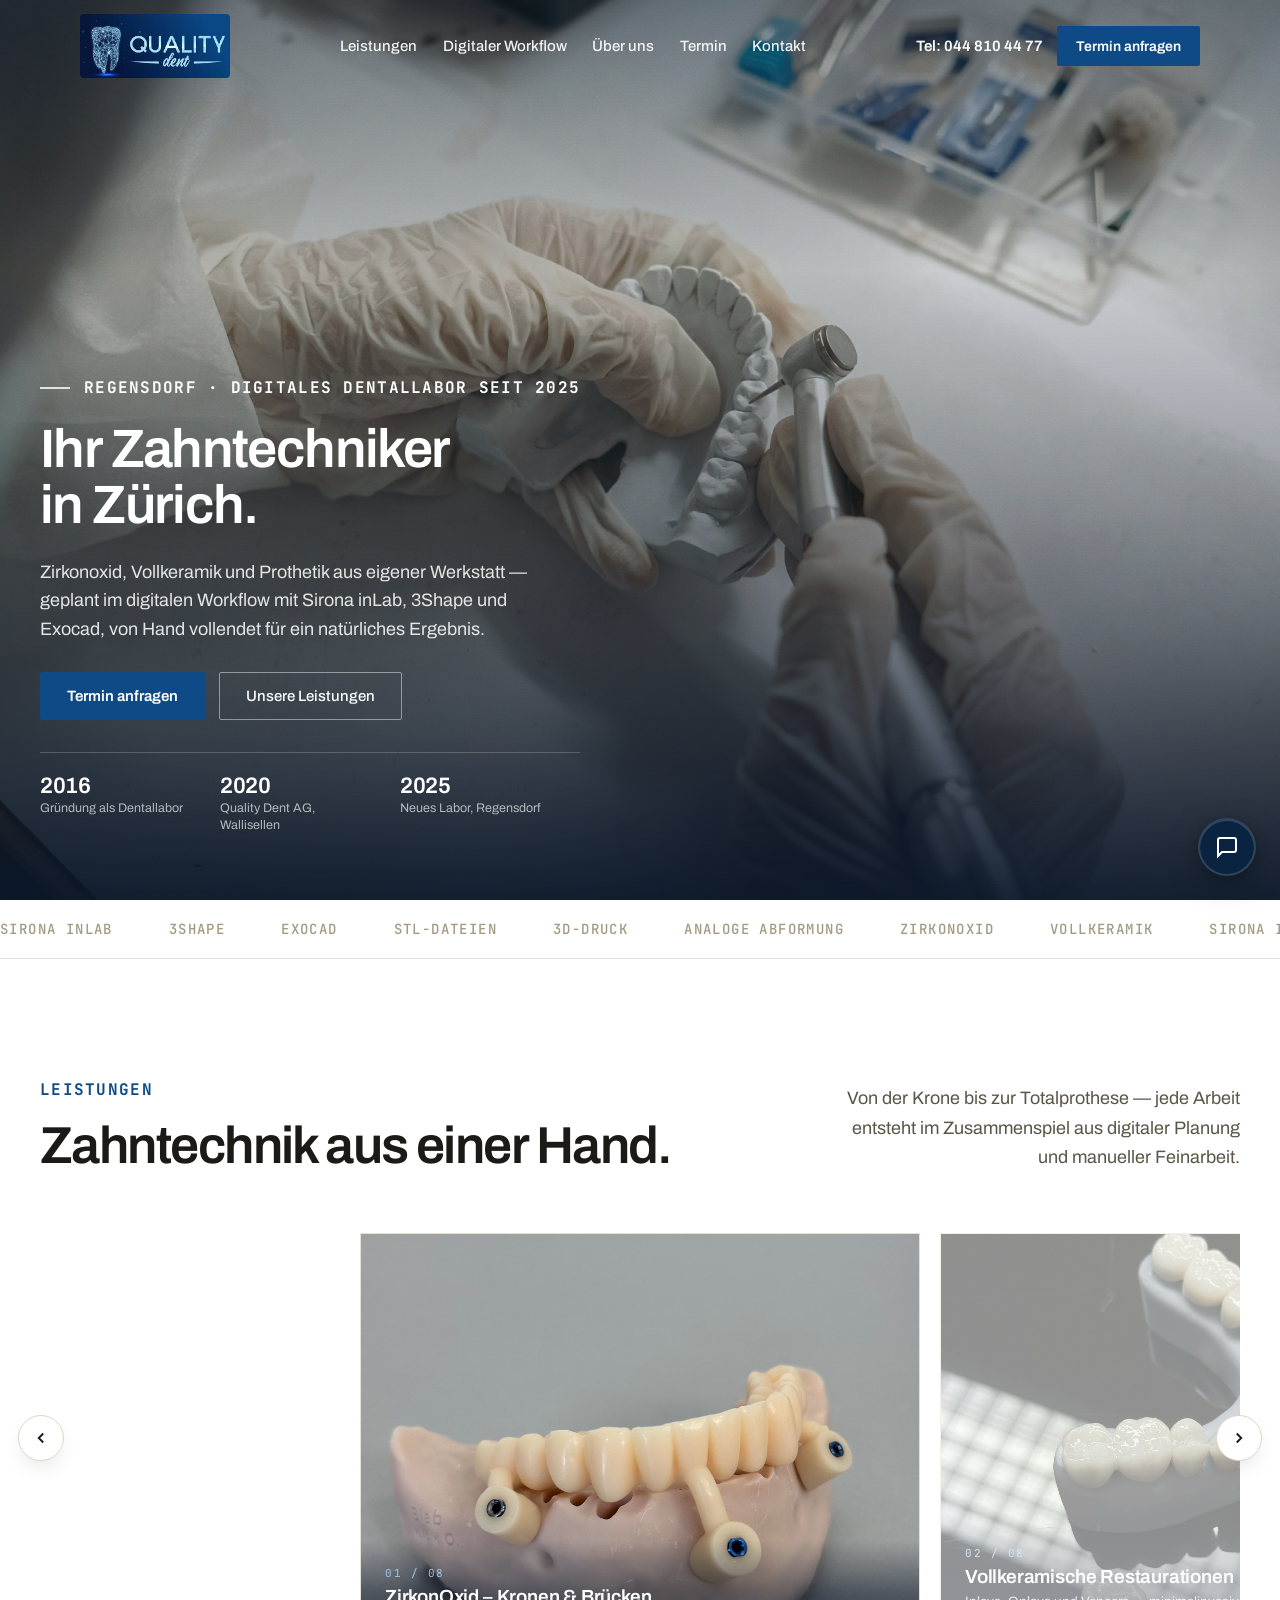
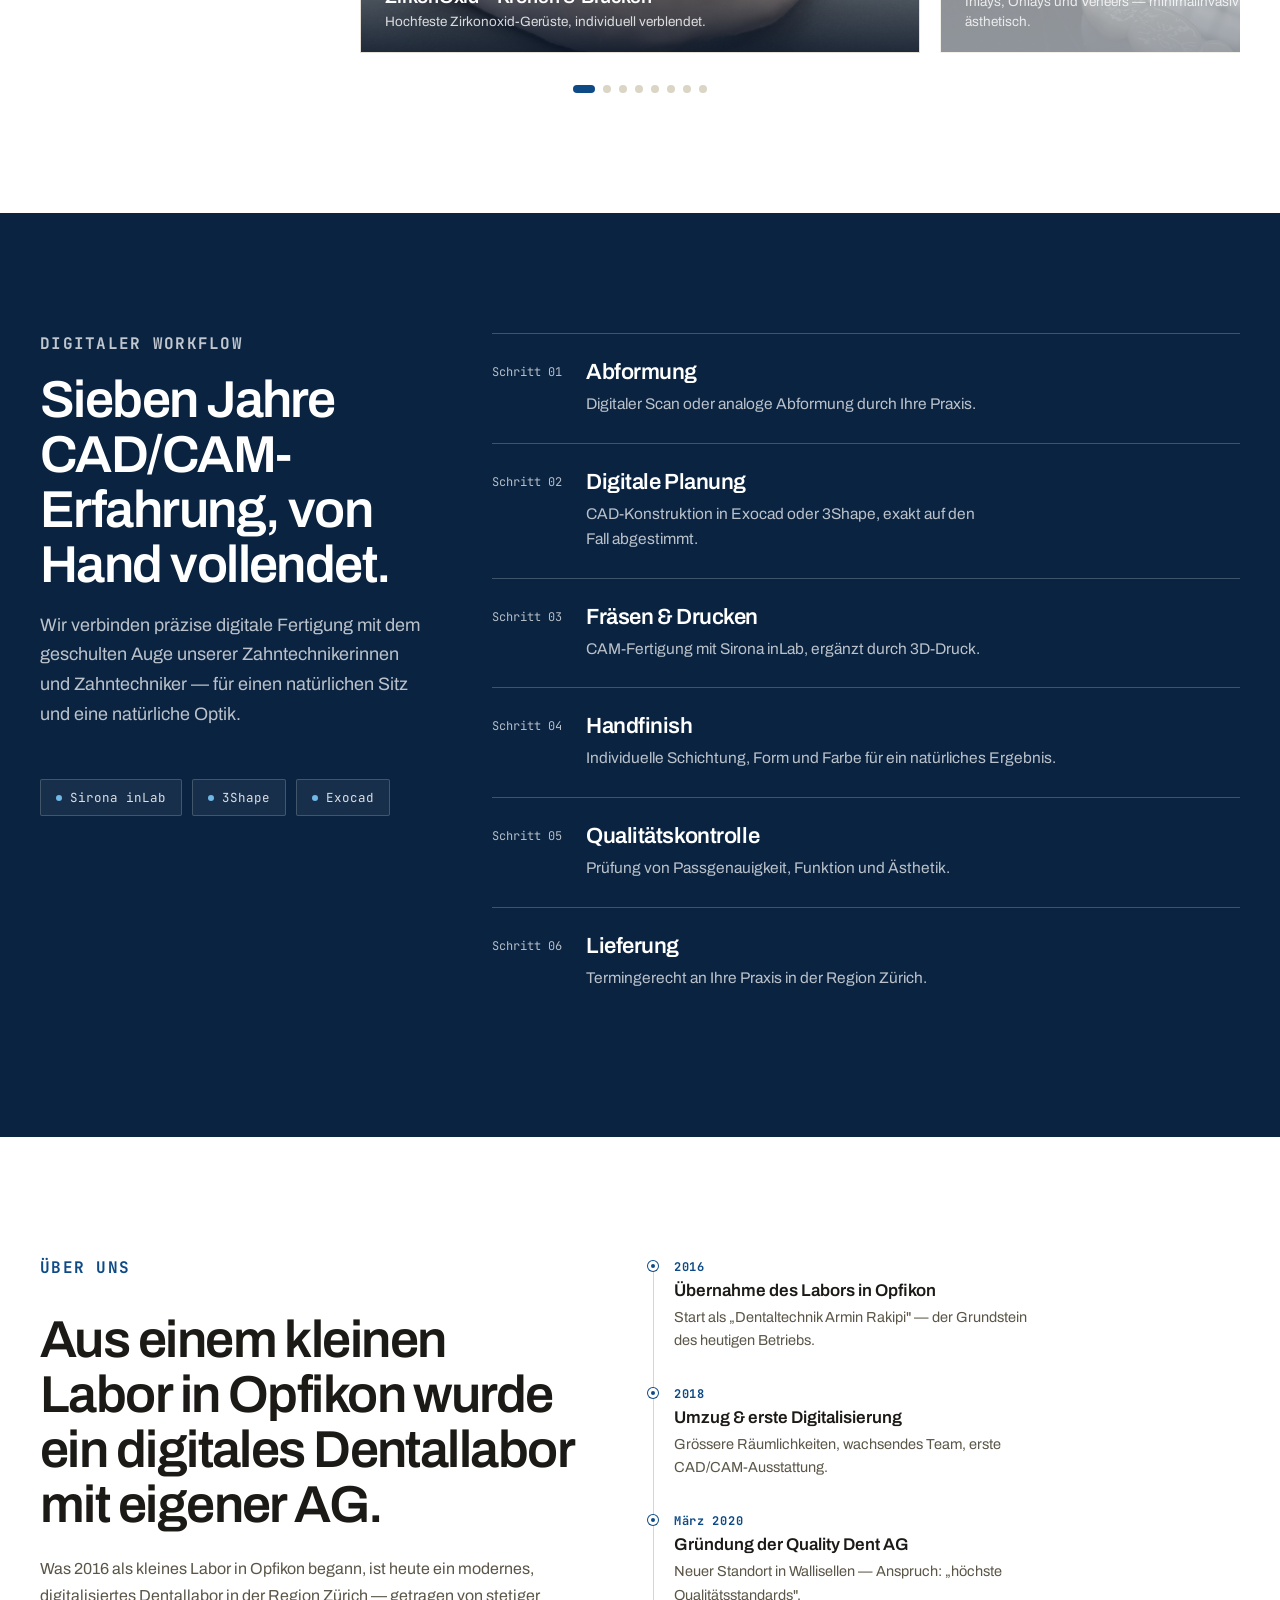
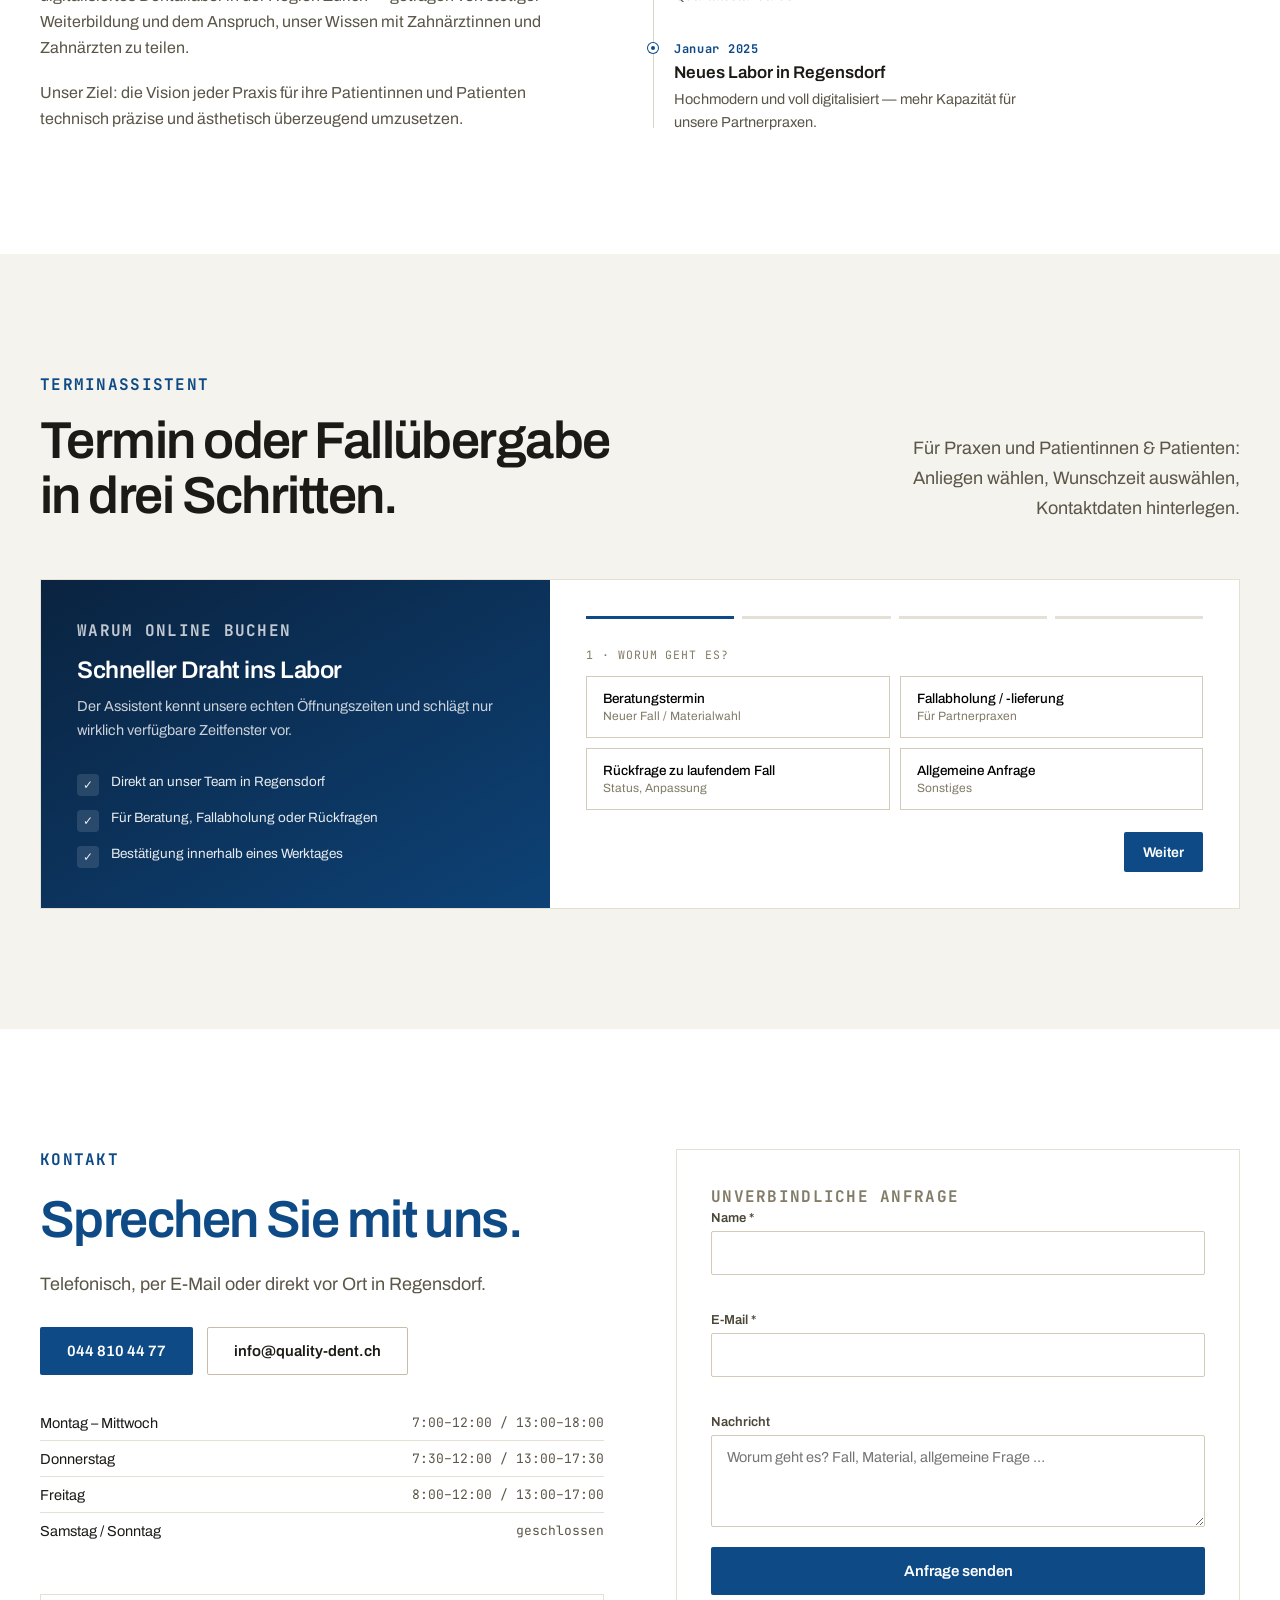
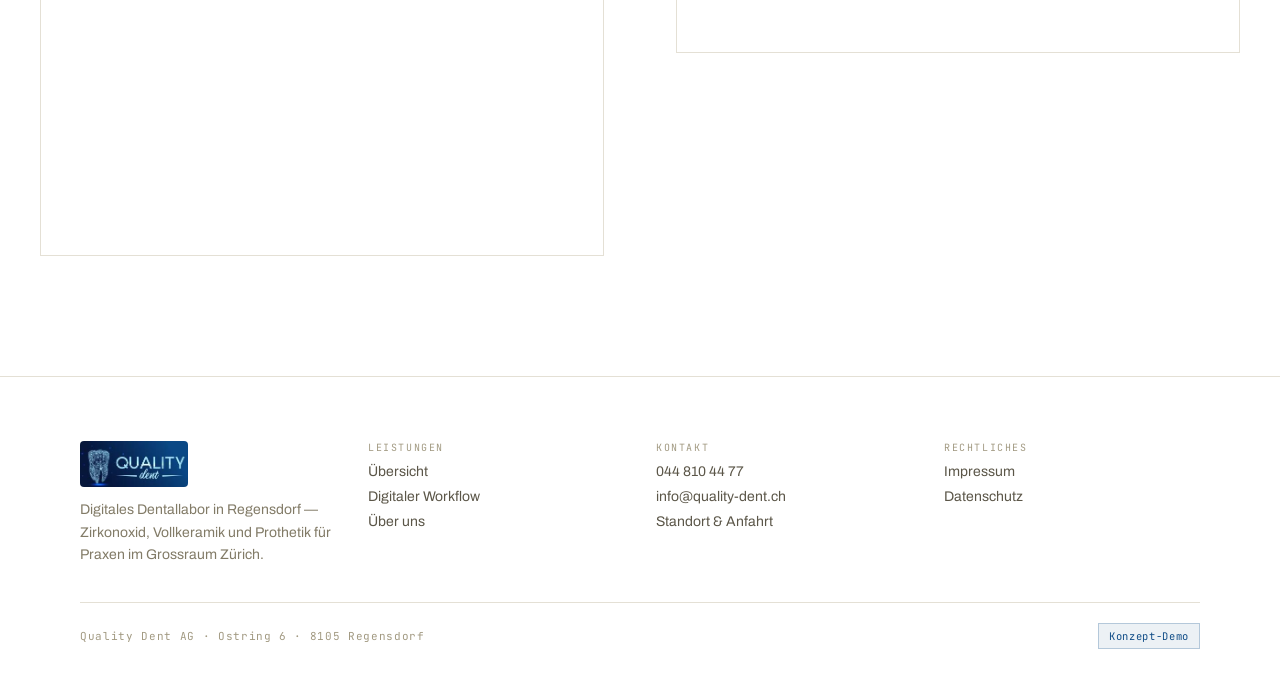
==== index.html @ 05549a9e "Logo im Header nicht mehr klickbar (nur Anzeige, kein Home-Link)" ====
<!DOCTYPE html>
<html lang="de-CH">
<head>
<meta charset="UTF-8">
<meta name="viewport" content="width=device-width, initial-scale=1.0">
<title>Quality Dent AG – Dentallabor Zürich | Regensdorf</title>
<meta name="description" content="Quality Dent AG: Zirkonoxid, Vollkeramik, Implantatprothetik und Zahnersatz aus dem digitalen Dentallabor in Regensdorf. Termin- und Chat-Assistent für Partnerpraxen.">
<link rel="canonical" href="https://ihre-neue-website.ch/">
<meta name="theme-color" content="#0E4B86">
<meta name="robots" content="noindex, nofollow">

<link rel="icon" href="assets/img/logo.jpg">

<!-- Open Graph -->
<meta property="og:type" content="website">
<meta property="og:site_name" content="Quality Dent AG">
<meta property="og:locale" content="de_CH">
<meta property="og:title" content="Quality Dent AG – Ihr Zahntechniker in Zürich">
<meta property="og:description" content="Zirkonoxid, Vollkeramik und Prothetik aus dem digitalen Dentallabor in Regensdorf — Termin- und Chat-Assistent inklusive.">
<meta property="og:url" content="https://ihre-neue-website.ch/">

<link rel="preload" as="font" href="assets/fonts/archivo-variable.woff2" type="font/woff2" crossorigin>
<link rel="preload" as="font" href="assets/fonts/jetbrainsmono-variable.woff2" type="font/woff2" crossorigin>
<link rel="preload" as="image" href="assets/img/hero-stock-2.jpg" fetchpriority="high">
<link rel="preconnect" href="https://chat-api.amplifyr-digital.ch">

<link rel="stylesheet" href="assets/css/style.css?v=8">

<script type="application/ld+json">
{
  "@context": "https://schema.org",
  "@graph": [
    {
      "@type": "LocalBusiness",
      "@id": "https://ihre-neue-website.ch/#organization",
      "name": "Quality Dent AG",
      "url": "https://ihre-neue-website.ch/",
      "telephone": "+41448104477",
      "email": "info@quality-dent.ch",
      "address": { "@type": "PostalAddress", "streetAddress": "Ostring 6", "postalCode": "8105", "addressLocality": "Regensdorf", "addressCountry": "CH" },
      "openingHoursSpecification": [
        { "@type": "OpeningHoursSpecification", "dayOfWeek": ["Monday","Tuesday","Wednesday"], "opens": "07:00", "closes": "18:00" },
        { "@type": "OpeningHoursSpecification", "dayOfWeek": "Thursday", "opens": "07:30", "closes": "17:30" },
        { "@type": "OpeningHoursSpecification", "dayOfWeek": "Friday", "opens": "08:00", "closes": "17:00" }
      ],
      "areaServed": [{ "@type": "City", "name": "Zürich" }]
    },
    { "@type": "WebSite", "@id": "https://ihre-neue-website.ch/#website", "url": "https://ihre-neue-website.ch/", "name": "Quality Dent AG", "inLanguage": "de-CH" }
  ]
}
</script>
</head>
<body>
<a class="skip-link" href="#main">Zum Inhalt springen</a>

<header class="site-header" id="site-header">
  <div class="site-header__inner">
    <div class="brand">
      <img class="brand__logo brand__logo--dark" src="assets/img/logo.jpg" alt="Quality Dent AG" width="235" height="100">
      <img class="brand__logo brand__logo--white" src="assets/img/logo-transparent.png" alt="" aria-hidden="true" width="235" height="100">
    </div>
    <nav class="site-nav" id="site-nav" aria-label="Hauptnavigation">
      <a href="#leistungen">Leistungen</a>
      <a href="#workflow">Digitaler Workflow</a>
      <a href="#ueber-uns">Über uns</a>
      <a href="#termin">Termin</a>
      <a href="#kontakt">Kontakt</a>
    </nav>
    <div class="site-header__actions">
      <a href="tel:0448104477" class="header-tel">Tel: 044 810 44 77</a>
      <a href="#termin" class="btn btn--primary btn--sm">Termin anfragen</a>
      <button type="button" class="nav-toggle" id="nav-toggle" aria-expanded="false" aria-controls="site-nav" aria-label="Menü öffnen">
        <span></span><span></span><span></span>
      </button>
    </div>
  </div>
</header>

<main id="main">

  <!-- ============ HERO ============ -->
  <section class="hero" id="hero">
    <div class="hero__media" aria-hidden="true">
      <img class="hero__slide is-active" src="assets/img/hero-stock-2.jpg" alt="" fetchpriority="high">
      <img class="hero__slide" src="assets/img/hero-stock-2b.jpg" alt="">
      <img class="hero__slide" src="assets/img/hero-stock-3b.jpg" alt="">
    </div>
    <div class="hero__scrim"></div>
    <div class="hero__grain" aria-hidden="true"></div>
    <div class="hero__content" id="hero-content">
      <p class="eyebrow eyebrow--light"><span class="eyebrow__rule"></span>Regensdorf · Digitales Dentallabor seit 2025</p>
      <h1 class="hero__title">Ihr Zahntechniker<br>in Zürich.</h1>
      <p class="hero__lead">Zirkonoxid, Vollkeramik und Prothetik aus eigener Werkstatt — geplant im digitalen Workflow mit Sirona inLab, 3Shape und Exocad, von Hand vollendet für ein natürliches Ergebnis.</p>
      <div class="hero__actions">
        <a href="#termin" class="btn btn--primary">Termin anfragen</a>
        <a href="#leistungen" class="btn btn--outline-light">Unsere Leistungen</a>
      </div>
      <div class="hero-stats">
        <div><b>2016</b><span>Gründung als Dentallabor</span></div>
        <div><b>2020</b><span>Quality Dent AG, Wallisellen</span></div>
        <div><b>2025</b><span>Neues Labor, Regensdorf</span></div>
      </div>
    </div>
  </section>

  <!-- ============ TECH MARQUEE ============ -->
  <section class="marquee" aria-label="Eingesetzte Systeme">
    <div class="marquee__track">
      <div class="marquee__group"><span>SIRONA INLAB</span><span>3SHAPE</span><span>EXOCAD</span><span>STL-DATEIEN</span><span>3D-DRUCK</span><span>ANALOGE ABFORMUNG</span><span>ZIRKONOXID</span><span>VOLLKERAMIK</span></div>
      <div class="marquee__group" aria-hidden="true"><span>SIRONA INLAB</span><span>3SHAPE</span><span>EXOCAD</span><span>STL-DATEIEN</span><span>3D-DRUCK</span><span>ANALOGE ABFORMUNG</span><span>ZIRKONOXID</span><span>VOLLKERAMIK</span></div>
    </div>
  </section>

  <!-- ============ LEISTUNGEN ============ -->
  <section class="section" id="leistungen">
    <div class="container">
      <div class="section-head">
        <div class="section-head__title">
          <span class="eyebrow eyebrow--blue">Leistungen</span>
          <h2 class="h2">Zahntechnik aus einer Hand.</h2>
        </div>
        <p class="lead-text lead-text--right">Von der Krone bis zur Totalprothese — jede Arbeit entsteht im Zusammenspiel aus digitaler Planung und manueller Feinarbeit.</p>
      </div>

      <div class="showcase" id="showcase" aria-roledescription="Diashow" aria-label="Leistungen im Überblick">
        <div class="showcase__viewport" id="showcaseViewport"></div>
        <button type="button" class="showcase__arrow showcase__arrow--prev" id="showcasePrev" aria-label="Vorherige Leistung">
          <svg width="18" height="18" viewBox="0 0 24 24" fill="none" stroke="currentColor" stroke-width="2.5"><path d="M15 18l-6-6 6-6"/></svg>
        </button>
        <button type="button" class="showcase__arrow showcase__arrow--next" id="showcaseNext" aria-label="Nächste Leistung">
          <svg width="18" height="18" viewBox="0 0 24 24" fill="none" stroke="currentColor" stroke-width="2.5"><path d="M9 18l6-6-6-6"/></svg>
        </button>
        <div class="showcase__dots" id="showcaseDots"></div>
      </div>
    </div>
  </section>

  <!-- ============ WORKFLOW ============ -->
  <section class="section section--deep" id="workflow">
    <div class="container workflow-grid">
      <div class="workflow-intro">
        <span class="eyebrow eyebrow--light">Digitaler Workflow</span>
        <h2 class="h2 h2--light">Sieben Jahre CAD/CAM-Erfahrung, von Hand vollendet.</h2>
        <p class="lead-text lead-text--light">Wir verbinden präzise digitale Fertigung mit dem geschulten Auge unserer Zahntechnikerinnen und Zahntechniker — für einen natürlichen Sitz und eine natürliche Optik.</p>
        <div class="tech-chips">
          <span class="tech-chip"><span class="tech-chip__dot"></span>Sirona inLab</span>
          <span class="tech-chip"><span class="tech-chip__dot"></span>3Shape</span>
          <span class="tech-chip"><span class="tech-chip__dot"></span>Exocad</span>
        </div>
      </div>

      <ol class="workflow-steps">
        <li class="workflow-step" data-reveal>
          <span class="workflow-step__no">Schritt 01</span>
          <div class="workflow-step__body"><h3>Abformung</h3><p>Digitaler Scan oder analoge Abformung durch Ihre Praxis.</p></div>
        </li>
        <li class="workflow-step" data-reveal>
          <span class="workflow-step__no">Schritt 02</span>
          <div class="workflow-step__body"><h3>Digitale Planung</h3><p>CAD-Konstruktion in Exocad oder 3Shape, exakt auf den Fall abgestimmt.</p></div>
        </li>
        <li class="workflow-step" data-reveal>
          <span class="workflow-step__no">Schritt 03</span>
          <div class="workflow-step__body"><h3>Fräsen &amp; Drucken</h3><p>CAM-Fertigung mit Sirona inLab, ergänzt durch 3D-Druck.</p></div>
        </li>
        <li class="workflow-step" data-reveal>
          <span class="workflow-step__no">Schritt 04</span>
          <div class="workflow-step__body"><h3>Handfinish</h3><p>Individuelle Schichtung, Form und Farbe für ein natürliches Ergebnis.</p></div>
        </li>
        <li class="workflow-step" data-reveal>
          <span class="workflow-step__no">Schritt 05</span>
          <div class="workflow-step__body"><h3>Qualitätskontrolle</h3><p>Prüfung von Passgenauigkeit, Funktion und Ästhetik.</p></div>
        </li>
        <li class="workflow-step" data-reveal>
          <span class="workflow-step__no">Schritt 06</span>
          <div class="workflow-step__body"><h3>Lieferung</h3><p>Termingerecht an Ihre Praxis in der Region Zürich.</p></div>
        </li>
      </ol>
    </div>
  </section>

  <!-- ============ ÜBER UNS ============ -->
  <section class="section" id="ueber-uns">
    <div class="container about-grid">
      <div class="about-intro">
        <span class="eyebrow eyebrow--blue">Über uns</span>
        <h2 class="h2" style="margin:16px 0 6px;">Aus einem kleinen Labor in Opfikon wurde ein digitales Dentallabor mit eigener AG.</h2>
        <p>Was 2016 als kleines Labor in Opfikon begann, ist heute ein modernes, digitalisiertes Dentallabor in der Region Zürich — getragen von stetiger Weiterbildung und dem Anspruch, unser Wissen mit Zahnärztinnen und Zahnärzten zu teilen.</p>
        <p>Unser Ziel: die Vision jeder Praxis für ihre Patientinnen und Patienten technisch präzise und ästhetisch überzeugend umzusetzen.</p>
      </div>
      <div class="timeline">
        <div class="t-item" data-reveal>
          <b>2016</b>
          <h3>Übernahme des Labors in Opfikon</h3>
          <p>Start als „Dentaltechnik Armin Rakipi" — der Grundstein des heutigen Betriebs.</p>
        </div>
        <div class="t-item" data-reveal>
          <b>2018</b>
          <h3>Umzug &amp; erste Digitalisierung</h3>
          <p>Grössere Räumlichkeiten, wachsendes Team, erste CAD/CAM-Ausstattung.</p>
        </div>
        <div class="t-item" data-reveal>
          <b>März 2020</b>
          <h3>Gründung der Quality Dent AG</h3>
          <p>Neuer Standort in Wallisellen — Anspruch: „höchste Qualitätsstandards".</p>
        </div>
        <div class="t-item" data-reveal>
          <b>Januar 2025</b>
          <h3>Neues Labor in Regensdorf</h3>
          <p>Hochmodern und voll digitalisiert — mehr Kapazität für unsere Partnerpraxen.</p>
        </div>
      </div>
    </div>
  </section>

  <!-- ============ TERMIN / BOOKING ============ -->
  <section class="section section--grey" id="termin">
    <div class="container">
      <div class="section-head">
        <div class="section-head__title">
          <span class="eyebrow eyebrow--blue">Terminassistent</span>
          <h2 class="h2">Termin oder Fallübergabe in drei Schritten.</h2>
        </div>
        <p class="lead-text lead-text--right">Für Praxen und Patientinnen &amp; Patienten: Anliegen wählen, Wunschzeit auswählen, Kontaktdaten hinterlegen.</p>
      </div>

      <div class="booking-shell">
        <div class="booking-intro">
          <span class="eyebrow eyebrow--light">Warum online buchen</span>
          <h3>Schneller Draht ins Labor</h3>
          <p>Der Assistent kennt unsere echten Öffnungszeiten und schlägt nur wirklich verfügbare Zeitfenster vor.</p>
          <ul>
            <li><span class="ico">✓</span> Direkt an unser Team in Regensdorf</li>
            <li><span class="ico">✓</span> Für Beratung, Fallabholung oder Rückfragen</li>
            <li><span class="ico">✓</span> Bestätigung innerhalb eines Werktages</li>
          </ul>
        </div>

        <div class="booking-body">
          <div class="bk-steps"><span class="is-active" data-s="1"></span><span data-s="2"></span><span data-s="3"></span><span data-s="4"></span></div>

          <div class="bk-panel is-active" id="bkPanel1">
            <span class="bk-label">1 · Worum geht es?</span>
            <div class="chip-grid" id="reasonGrid">
              <button type="button" class="chip-opt" data-val="Beratungstermin">Beratungstermin<small>Neuer Fall / Materialwahl</small></button>
              <button type="button" class="chip-opt" data-val="Fallabholung / -lieferung">Fallabholung / -lieferung<small>Für Partnerpraxen</small></button>
              <button type="button" class="chip-opt" data-val="Rückfrage zu laufendem Fall">Rückfrage zu laufendem Fall<small>Status, Anpassung</small></button>
              <button type="button" class="chip-opt" data-val="Allgemeine Anfrage">Allgemeine Anfrage<small>Sonstiges</small></button>
            </div>
            <div class="bk-nav"><span></span><button class="btn btn--primary btn--sm" type="button" onclick="bkNext(1)">Weiter</button></div>
          </div>

          <div class="bk-panel" id="bkPanel2">
            <span class="bk-label">2 · Wunschtermin</span>
            <div class="form-field"><input type="date" id="bkDate"></div>
            <div class="bk-note" id="bkHoursNote">Wählen Sie ein Datum, um freie Zeitfenster zu sehen.</div>
            <div class="slot-grid" id="slotGrid"></div>
            <div class="bk-nav"><button class="btn btn--outline btn--sm" type="button" onclick="bkBack(2)">Zurück</button><button class="btn btn--primary btn--sm" type="button" onclick="bkNext(2)">Weiter</button></div>
          </div>

          <div class="bk-panel" id="bkPanel3">
            <span class="bk-label">3 · Ihre Kontaktdaten</span>
            <div class="form-row">
              <div class="form-field"><label for="bkName">Name</label><input type="text" id="bkName"></div>
              <div class="form-field"><label for="bkPraxis">Praxis / Firma (optional)</label><input type="text" id="bkPraxis"></div>
            </div>
            <div class="form-row">
              <div class="form-field"><label for="bkEmail">E-Mail</label><input type="email" id="bkEmail"></div>
              <div class="form-field"><label for="bkPhone">Telefon</label><input type="tel" id="bkPhone"></div>
            </div>
            <div class="form-field"><label for="bkMsg">Nachricht (optional)</label><textarea id="bkMsg" rows="3"></textarea></div>
            <div class="bk-nav"><button class="btn btn--outline btn--sm" type="button" onclick="bkBack(3)">Zurück</button><button class="btn btn--primary btn--sm" type="button" onclick="bkNext(3)">Weiter</button></div>
          </div>

          <div class="bk-panel" id="bkPanel4">
            <span class="bk-label">4 · Prüfen &amp; anfragen</span>
            <div class="summary-box">
              <dl>
                <dt>Anliegen</dt><dd id="sumReason">—</dd>
                <dt>Termin</dt><dd id="sumDate">—</dd>
                <dt>Name</dt><dd id="sumName">—</dd>
                <dt>Kontakt</dt><dd id="sumContact">—</dd>
              </dl>
            </div>
            <div class="bk-nav"><button class="btn btn--outline btn--sm" type="button" onclick="bkBack(4)">Zurück</button><button class="btn btn--primary btn--sm" type="button" onclick="bkSubmit()">Termin anfragen</button></div>
          </div>

          <div class="bk-panel" id="bkPanelDone">
            <div class="confirm-wrap">
              <div class="ico">✓</div>
              <h3>Anfrage gesendet</h3>
              <p>Vielen Dank! Wir melden uns werktags innerhalb von 24 Stunden zur Bestätigung Ihres Termins.</p>
              <div class="ref-code" id="refCode">QD-2026-000000</div><br>
              <button class="btn btn--outline btn--sm" type="button" onclick="bkReset()">Neue Anfrage stellen</button>
            </div>
          </div>
        </div>
      </div>
    </div>
  </section>

  <!-- ============ KONTAKT ============ -->
  <section class="section section--contact" id="kontakt">
    <div class="container kontakt-grid">
      <div class="kontakt-intro">
        <span class="eyebrow eyebrow--blue">Kontakt</span>
        <h2 class="h2 h2--blue">Sprechen Sie mit uns.</h2>
        <p class="lead-text">Telefonisch, per E-Mail oder direkt vor Ort in Regensdorf.</p>
        <div class="kontakt-actions">
          <a href="tel:0448104477" class="btn btn--primary">044 810 44 77</a>
          <a href="mailto:info@quality-dent.ch" class="btn btn--outline">info@quality-dent.ch</a>
        </div>
        <table class="hours-table">
          <tr><td>Montag – Mittwoch</td><td>7:00–12:00 / 13:00–18:00</td></tr>
          <tr><td>Donnerstag</td><td>7:30–12:00 / 13:00–17:30</td></tr>
          <tr><td>Freitag</td><td>8:00–12:00 / 13:00–17:00</td></tr>
          <tr><td>Samstag / Sonntag</td><td>geschlossen</td></tr>
        </table>
        <div class="kontakt-map">
          <iframe src="https://www.google.com/maps?q=Ostring+6,+8105+Regensdorf&output=embed" loading="lazy" referrerpolicy="no-referrer-when-downgrade" title="Quality Dent AG auf der Karte"></iframe>
        </div>
      </div>

      <form class="kontakt-form" id="kontakt-form" novalidate>
        <span class="eyebrow eyebrow--muted">Unverbindliche Anfrage</span>
        <div class="form-field">
          <label for="f-name">Name <span aria-hidden="true">*</span></label>
          <input type="text" id="f-name" name="name" required autocomplete="name">
          <span class="form-error" id="f-name-error"></span>
        </div>
        <div class="form-field">
          <label for="f-email">E-Mail <span aria-hidden="true">*</span></label>
          <input type="email" id="f-email" name="email" required autocomplete="email">
          <span class="form-error" id="f-email-error"></span>
        </div>
        <div class="form-field">
          <label for="f-nachricht">Nachricht</label>
          <textarea id="f-nachricht" name="nachricht" rows="4" placeholder="Worum geht es? Fall, Material, allgemeine Frage …"></textarea>
        </div>
        <button type="submit" class="btn btn--primary btn--block" id="kontakt-submit">Anfrage senden</button>
        <p class="form-status" id="form-status" role="status" aria-live="polite"></p>
      </form>
    </div>
  </section>
</main>

<footer class="site-footer">
  <div class="container">
    <div class="footer-grid">
      <div class="footer-brand">
        <img class="brand__logo brand__logo--footer" src="assets/img/logo.jpg" alt="Quality Dent AG" width="235" height="100">
        <p>Digitales Dentallabor in Regensdorf — Zirkonoxid, Vollkeramik und Prothetik für Praxen im Grossraum Zürich.</p>
      </div>
      <div class="footer-col">
        <span class="footer-col__title">Leistungen</span>
        <a href="#leistungen">Übersicht</a>
        <a href="#workflow">Digitaler Workflow</a>
        <a href="#ueber-uns">Über uns</a>
      </div>
      <div class="footer-col">
        <span class="footer-col__title">Kontakt</span>
        <a href="tel:0448104477">044 810 44 77</a>
        <a href="mailto:info@quality-dent.ch">info@quality-dent.ch</a>
        <a href="#kontakt">Standort &amp; Anfahrt</a>
      </div>
      <div class="footer-col">
        <span class="footer-col__title">Rechtliches</span>
        <a href="/impressum">Impressum</a>
        <a href="/datenschutz">Datenschutz</a>
      </div>
    </div>
    <div class="footer-baseline">
      <span>Quality Dent AG · Ostring 6 · 8105 Regensdorf</span>
      <span class="demo-badge">Konzept-Demo</span>
    </div>
  </div>
</footer>

<script src="assets/js/script.js?v=8" defer></script>
<script src="assets/js/booking.js?v=8" defer></script>

<!-- ============ FLOATING CONTACT WIDGET ============ -->
<div id="fchat" class="fchat">
  <div class="fchat-opts" id="fchatOpts">
    <div class="fchat-opts-head">
      <div><b>Kontakt aufnehmen</b><span>Wählen Sie Ihren Kanal</span></div>
      <button id="fchatOptsClose" aria-label="Schliessen" class="fchat-close-btn" type="button">
        <svg width="18" height="18" viewBox="0 0 24 24" fill="none" stroke="currentColor" stroke-width="2.5"><line x1="18" y1="6" x2="6" y2="18"/><line x1="6" y1="6" x2="18" y2="18"/></svg>
      </button>
    </div>
    <button class="fchat-opt-row" id="fchatOptChat" type="button">
      <span class="fchat-opt-icon"><svg width="20" height="20" viewBox="0 0 24 24" fill="none" stroke="var(--fchat-dark)" stroke-width="2"><path d="M21 15a2 2 0 0 1-2 2H7l-4 4V5a2 2 0 0 1 2-2h14a2 2 0 0 1 2 2z"/></svg></span>
      <div class="fchat-opt-label"><b>KI-Berater fragen</b><span>Sofort-Antworten rund um Ihren Fall</span></div>
      <svg class="fchat-opt-chev" width="16" height="16" viewBox="0 0 24 24" fill="none" stroke="currentColor" stroke-width="2.5"><path d="M9 18l6-6-6-6"/></svg>
    </button>
    <a class="fchat-opt-row" href="tel:0448104477">
      <span class="fchat-opt-icon"><svg width="20" height="20" viewBox="0 0 24 24" fill="none" stroke="var(--fchat-dark)" stroke-width="2"><path d="M22 16.9v3a2 2 0 0 1-2.2 2 19.8 19.8 0 0 1-8.6-3.1 19.5 19.5 0 0 1-6-6A19.8 19.8 0 0 1 2.1 4.2 2 2 0 0 1 4.1 2h3a2 2 0 0 1 2 1.7c.1 1 .4 1.9.7 2.8a2 2 0 0 1-.5 2.1L8.1 9.8a16 16 0 0 0 6 6l1.2-1.2a2 2 0 0 1 2.1-.5c.9.3 1.8.6 2.8.7a2 2 0 0 1 1.8 2.1z"/></svg></span>
      <div class="fchat-opt-label"><b>044 810 44 77</b><span>Jetzt anrufen</span></div>
      <svg class="fchat-opt-chev" width="16" height="16" viewBox="0 0 24 24" fill="none" stroke="currentColor" stroke-width="2.5"><path d="M9 18l6-6-6-6"/></svg>
    </a>
    <a class="fchat-opt-row" href="mailto:info@quality-dent.ch">
      <span class="fchat-opt-icon"><svg width="20" height="20" viewBox="0 0 24 24" fill="none" stroke="var(--fchat-dark)" stroke-width="2"><path d="M4 4h16c1.1 0 2 .9 2 2v12c0 1.1-.9 2-2 2H4c-1.1 0-2-.9-2-2V6c0-1.1.9-2 2-2z"/><polyline points="22,6 12,13 2,6"/></svg></span>
      <div class="fchat-opt-label"><b>E-Mail schreiben</b><span>info@quality-dent.ch</span></div>
      <svg class="fchat-opt-chev" width="16" height="16" viewBox="0 0 24 24" fill="none" stroke="currentColor" stroke-width="2.5"><path d="M9 18l6-6-6-6"/></svg>
    </a>
    <a class="fchat-opt-row" href="#termin">
      <span class="fchat-opt-icon"><svg width="20" height="20" viewBox="0 0 24 24" fill="none" stroke="var(--fchat-dark)" stroke-width="2"><rect x="3" y="4" width="18" height="18" rx="2"/><path d="M8 2v4M16 2v4M3 10h18"/></svg></span>
      <div class="fchat-opt-label"><b>Termin anfragen</b><span>Zum Terminassistenten</span></div>
      <svg class="fchat-opt-chev" width="16" height="16" viewBox="0 0 24 24" fill="none" stroke="currentColor" stroke-width="2.5"><path d="M9 18l6-6-6-6"/></svg>
    </a>
  </div>
  <button class="fchat-fab" id="fchatBtn" aria-label="Kontakt aufnehmen" aria-expanded="false" type="button">
    <svg class="fc-chat" width="24" height="24" viewBox="0 0 24 24" fill="none" stroke="currentColor" stroke-width="2"><path d="M21 15a2 2 0 0 1-2 2H7l-4 4V5a2 2 0 0 1 2-2h14a2 2 0 0 1 2 2z"/></svg>
    <svg class="fc-x" width="22" height="22" viewBox="0 0 24 24" fill="none" stroke="currentColor" stroke-width="2.5"><line x1="18" y1="6" x2="6" y2="18"/><line x1="6" y1="6" x2="18" y2="18"/></svg>
  </button>
</div>
<!-- KI-Chat-Widget (Amplifyr Chat-Plattform) — Slug "demo-quality-dent" muss serverseitig
     angelegt sein, sonst antwortet der Chat nicht. Siehe Übergabe-Hinweis. -->
<script src="https://chat-api.amplifyr-digital.ch/embed/embed.js" data-chatbot="demo-quality-dent" data-primary="#0E4B86"></script>
<script src="assets/js/floating-contact-widget.js?v=8" defer></script>
</body>
</html>
---- assets/css/style.css ----
/* ==========================================================================
   Quality Dent – Design Tokens & Base
   Struktur/System übernommen vom Amplifyr-Referenzprojekt (Sunreflex),
   Farben aus dem echten Quality Dent Logo abgeleitet.
   ========================================================================== */

@font-face {
  font-family: 'Archivo';
  src: url('../fonts/archivo-variable.woff2') format('woff2-variations'), url('../fonts/archivo-variable.woff2') format('woff2');
  font-weight: 100 900;
  font-style: normal;
  font-display: swap;
}
@font-face {
  font-family: 'JetBrains Mono';
  src: url('../fonts/jetbrainsmono-variable.woff2') format('woff2-variations'), url('../fonts/jetbrainsmono-variable.woff2') format('woff2');
  font-weight: 100 900;
  font-style: normal;
  font-display: swap;
}

:root {
  /* Colors — sampled from the real Quality Dent logo gradient (navy → blue) */
  --blue: #0E4B86;
  --blue-hover: #0A3A6B;
  --blue-deep: #0A2340;
  --white: #FFFFFF;
  --grey-bg: #F5F3EE;
  --border: #E4E0D5;
  --border-strong: #DBD5C6;
  --border-input: #D2CBB9;
  --border-button: #C6BEAA;
  --text: #1C1A16;
  --text-strong: #29261F;
  --text-secondary: #5B5648;
  --text-tertiary: #827B67;
  --text-faint: #A29A82;
  --text-nav: #4B4739;
  --hero-base: #0A2340;

  /* Type */
  --font-sans: 'Archivo', Helvetica, Arial, sans-serif;
  --font-mono: 'JetBrains Mono', 'Courier New', monospace;

  /* Layout */
  --container: 1200px;
  --radius: 2px;
  --header-h: 72px;
}

*, *::before, *::after { box-sizing: border-box; }
html { scroll-behavior: smooth; }
@media (prefers-reduced-motion: reduce) { html { scroll-behavior: auto; } }

body {
  margin: 0;
  background: var(--white);
  color: var(--text);
  font-family: var(--font-sans);
  -webkit-font-smoothing: antialiased;
  overflow-x: hidden;
}

h1, h2, h3, p, blockquote, figure, dl, dd { margin: 0; }
ul, ol { margin: 0; padding: 0; list-style: none; }
a { color: var(--blue); text-decoration: none; }
a:hover { color: var(--blue-hover); }
::selection { background: var(--blue); color: #fff; }
img, video { max-width: 100%; display: block; }
button { font-family: inherit; cursor: pointer; }
:focus-visible { outline: 2px solid var(--blue); outline-offset: 2px; }

.skip-link {
  position: absolute; left: -999px; top: 0;
  background: var(--blue); color: #fff; padding: 10px 16px; z-index: 200;
}
.skip-link:focus { left: 8px; top: 8px; }

.container { max-width: var(--container); margin: 0 auto; padding: 0 24px; }

.section { padding: 72px 24px; scroll-margin-top: var(--header-h); }
.section--grey { background: var(--grey-bg); }
.section--deep { background: var(--blue-deep); color: #fff; }
.section--contact { padding-top: 48px; }
.section > .container,
.section .kontakt-grid,
.section .workflow-grid { padding-left: 0; padding-right: 0; }
@media (min-width: 760px) { .section { padding: 96px 32px; } }
@media (min-width: 1080px) { .section { padding: 120px 40px; } .container { padding: 0 40px; } }

.eyebrow {
  display: inline-flex; align-items: center; gap: 14px;
  font-family: var(--font-mono); font-size: 16px; font-weight: 700;
  letter-spacing: .08em; text-transform: uppercase;
}
.eyebrow--blue { color: var(--blue); }
.eyebrow--light { color: rgba(255,255,255,.75); }
.eyebrow--muted { color: var(--text-tertiary); }
.eyebrow__rule { width: 30px; height: 2px; background: currentColor; opacity: .8; display: block; }

.h2 {
  font-size: clamp(28px, 6vw, 52px); line-height: 1.06; letter-spacing: -.03em;
  font-weight: 600; color: var(--text); text-wrap: balance;
}
.h2--blue { color: var(--blue); }
.h2--light { color: #fff; }

.lead-text { font-size: 16px; line-height: 1.65; color: var(--text-secondary); text-wrap: pretty; }
.lead-text--light { color: rgba(255,255,255,.72); }
@media (min-width: 1080px) {
  .lead-text { font-size: 18px; }
  .lead-text--right { max-width: 420px; text-align: right; margin-left: auto; }
}

.section-head { display: flex; flex-direction: column; gap: 24px; margin-bottom: 48px; }
@media (min-width: 1080px) {
  .section-head { flex-direction: row; justify-content: space-between; align-items: flex-end; gap: 40px; margin-bottom: 56px; }
  .section-head__title { display: flex; flex-direction: column; gap: 18px; max-width: 640px; }
}

/* Buttons */
.btn {
  display: inline-flex; align-items: center; justify-content: center;
  padding: 15px 26px; border-radius: var(--radius); font-size: 15px; font-weight: 600;
  border: 1px solid transparent; min-height: 44px;
  transition: background-color .2s ease, color .2s ease, border-color .2s ease;
}
.btn--primary { background: var(--blue); color: #fff; }
.btn--primary:hover { background: var(--blue-hover); color: #fff; }
.btn--outline { border-color: var(--border-button); color: var(--text); background: transparent; }
.btn--outline:hover { border-color: var(--blue); color: var(--blue); }
.btn--outline-light { border-color: rgba(255,255,255,.45); color: #fff; background: transparent; font-weight: 500; }
.btn--outline-light:hover { background: rgba(255,255,255,.12); color: #fff; }
.btn--sm { padding: 11px 18px; font-size: 14px; min-height: 40px; }
.btn--block { width: 100%; }
.btn[disabled] { opacity: .55; cursor: not-allowed; }

/* ==========================================================================
   Header
   ========================================================================== */
.site-header {
  position: sticky; top: 0; z-index: 60;
  background: rgba(255,255,255,.92); backdrop-filter: blur(18px); -webkit-backdrop-filter: blur(18px);
  border-bottom: 1px solid var(--border);
  transition: background-color .4s ease, border-color .4s ease;
}
.site-header.is-on-hero { background: transparent; backdrop-filter: none; -webkit-backdrop-filter: none; border-bottom-color: transparent; }
.site-header.nav-is-open { backdrop-filter: none; -webkit-backdrop-filter: none; }
.site-header.is-on-hero.nav-is-open { background: rgba(255,255,255,.97); }
.site-header.is-on-hero .site-nav a { color: rgba(255,255,255,.92); }
.site-header.is-on-hero .site-nav a:hover { color: #fff; }
.site-header.is-on-hero .header-tel { color: #fff; }
.site-header.is-on-hero .nav-toggle { border-color: rgba(255,255,255,.5); }
.site-header.is-on-hero .nav-toggle span { background: #fff; }
@media (max-width: 879px) {
  .site-header.is-on-hero .site-nav a { color: var(--blue); }
  .site-header.is-on-hero .nav-toggle { border-color: var(--border); }
  .site-header.is-on-hero .nav-toggle span { background: var(--text); }
}
.site-header__inner {
  display: flex; align-items: center; justify-content: space-between; gap: 20px;
  padding: 12px 24px; max-width: var(--container); margin: 0 auto;
}
@media (min-width: 1080px) { .site-header__inner { padding: 14px 40px; } }

.brand { position: relative; display: flex; align-items: center; gap: 10px; flex-shrink: 0; color: inherit; }
.brand:hover { color: inherit; }
.brand__logo { display: block; height: 42px; width: auto; border-radius: 4px; transition: height .3s ease, opacity .4s ease; }
.brand__logo--footer { height: 50px; width: auto; border-radius: 4px; }
@media (min-width: 620px) { .brand__logo { height: 46px; } }
/* Bigger while the header floats transparently over the hero photo, back
   to the compact nav size once scrolled to the solid header. */
.site-header.is-on-hero .brand__logo { height: 58px; }
@media (min-width: 620px) { .site-header.is-on-hero .brand__logo { height: 64px; } }

/* Header logo swap: solid (navy chip) on white header, transparent cutout
   while the header floats over the photo hero. Mirrors the reference
   project's brand__logo--dark/--white pattern. */
.brand__logo--white {
  position: absolute; top: 0; left: 0; opacity: 0; border-radius: 0;
  transition: height .3s ease, opacity .4s ease;
}
.brand__logo--dark { transition: height .3s ease, opacity .4s ease; }
.site-header.is-on-hero .brand__logo--dark { opacity: 0; }
.site-header.is-on-hero .brand__logo--white { opacity: 1; }

.site-nav { display: none; }
.site-nav a { color: var(--blue); font-size: 15px; font-weight: 500; white-space: nowrap; }
.site-header.is-on-hero .site-nav a.is-current,
.site-nav a.is-current { color: var(--blue-hover); font-weight: 700; }
@media (min-width: 880px) { .site-nav { display: flex; gap: clamp(16px, 2vw, 32px); } }

.site-header__actions { display: flex; align-items: center; gap: 14px; flex-shrink: 0; }
.header-tel { font-size: 15px; font-weight: 600; color: var(--blue); white-space: nowrap; display: none; }
@media (min-width: 1180px) { .header-tel { display: block; } }
.site-header__actions .btn--sm { display: none; }
@media (min-width: 620px) { .site-header__actions .btn--sm { display: inline-flex; } }

.nav-toggle {
  display: flex; flex-direction: column; justify-content: center; gap: 5px;
  width: 44px; height: 44px; padding: 0; border: 1px solid var(--border-button);
  background: transparent; border-radius: var(--radius);
}
.nav-toggle span { display: block; width: 18px; height: 2px; margin: 0 auto; background: var(--text); transition: transform .2s ease, opacity .2s ease; }
.nav-toggle[aria-expanded="true"] span:nth-child(1) { transform: translateY(7px) rotate(45deg); }
.nav-toggle[aria-expanded="true"] span:nth-child(2) { opacity: 0; }
.nav-toggle[aria-expanded="true"] span:nth-child(3) { transform: translateY(-7px) rotate(-45deg); }
@media (min-width: 880px) { .nav-toggle { display: none; } }

@media (max-width: 879px) {
  .site-nav {
    position: fixed; inset: var(--header-h) 0 0 0; z-index: 10000; background: #fff;
    flex-direction: column; align-items: flex-start; gap: 4px; padding: 24px;
    transform: translateY(-6px); visibility: hidden; transition: transform .22s ease, visibility 0s .22s;
  }
  .site-nav.is-open {
    display: flex; visibility: visible; transform: translate3d(0,0,0);
    transition: transform .22s ease, visibility 0s; isolation: isolate;
  }
  .site-nav a { width: 100%; padding: 14px 4px; font-size: 18px; border-bottom: 1px solid var(--border); }
}

/* ==========================================================================
   Hero — volle Bildschirmhöhe mit echtem Laborfoto. Feines Grain (siehe
   .hero__grain unten) kaschiert, dass die Quelle beim Hochskalieren auf
   grossen Screens etwas an Schärfe verliert.
   ========================================================================== */
.hero {
  position: relative;
  min-height: 100vh; min-height: 100svh;
  margin-top: calc(-1 * var(--header-h));
  display: flex; align-items: flex-end; overflow: hidden;
  background: var(--hero-base); color: #fff;
}
.hero__media { position: absolute; inset: 0; }
.hero__slide {
  position: absolute; inset: 0; width: 100%; height: 100%;
  object-fit: cover; object-position: center 40%;
  opacity: 0; transition: opacity 1.6s ease;
}
.hero__slide.is-active { opacity: 1; }
@media (prefers-reduced-motion: reduce) { .hero__slide { transition: none; } }
.hero__scrim {
  position: absolute; inset: 0; z-index: 1;
  background: linear-gradient(180deg, rgba(10,22,40,.5) 0%, rgba(10,22,40,.22) 30%, rgba(10,22,40,.58) 70%, rgba(10,22,40,.95) 100%);
}
/* Fine film-grain over the hero photo — masks the source's limited native
   resolution when it's stretched to fill the full viewport, and reads as a
   deliberate, moody treatment rather than a scaling artifact. */
.hero__grain {
  position: absolute; inset: 0; z-index: 1; opacity: .16; mix-blend-mode: overlay; pointer-events: none;
  background-image: url("data:image/svg+xml;utf8,<svg xmlns='http://www.w3.org/2000/svg' width='140' height='140'><filter id='n'><feTurbulence type='fractalNoise' baseFrequency='0.9' numOctaves='2' stitchTiles='stitch'/></filter><rect width='100%25' height='100%25' filter='url(%23n)'/></svg>");
  background-size: 140px 140px;
}
@media (prefers-reduced-motion: reduce) { .hero__grain { opacity: .1; } }
.hero__content {
  position: relative; z-index: 2; display: flex; flex-direction: column; gap: 20px;
  max-width: 720px; padding: 100px 24px 52px;
}
@media (min-width: 1080px) { .hero__content { padding: 120px 40px 68px; gap: 24px; } }
.hero__content .eyebrow--light { color: #fff; }
.hero__title { font-size: clamp(30px, 6.4vw, 54px); line-height: 1.03; letter-spacing: -.03em; font-weight: 600; }
.hero__title em { font-style: normal; opacity: .82; }
.hero__lead { max-width: 500px; font-size: 17px; line-height: 1.6; color: rgba(255,255,255,.86); text-wrap: pretty; }
@media (min-width: 760px) { .hero__lead { font-size: 18px; } }
.hero__actions { display: flex; flex-wrap: wrap; gap: 14px; padding-top: 4px; }

.hero-stats { display: flex; gap: 0; border-top: 1px solid rgba(255,255,255,.2); margin-top: 8px; }
.hero-stats div { flex: 1; padding: 18px 20px 0 0; }
@media (min-width: 1080px) { .hero-stats div { padding: 20px 24px 0 0; } }
.hero-stats b { display: block; font-size: 1.4rem; font-weight: 600; color: #fff; letter-spacing: -.02em; }
.hero-stats span { font-size: 12.5px; color: rgba(255,255,255,.66); }

/* ==========================================================================
   Marquee (Tech-Stack)
   ========================================================================== */
.marquee { border-bottom: 1px solid var(--border); padding: 20px 0; overflow: hidden; background: #fff; }
.marquee__track { display: flex; width: max-content; animation: qd-marquee 30s linear infinite; }
@media (prefers-reduced-motion: reduce) { .marquee__track { animation: none; } }
.marquee__group { display: flex; gap: 56px; padding-right: 56px; font-family: var(--font-mono); font-size: 14px; letter-spacing: .1em; color: var(--text-faint); font-weight: 500; white-space: nowrap; }
@keyframes qd-marquee { from { transform: translateX(0); } to { transform: translateX(-50%); } }

/* ==========================================================================
   Leistungen (Grid)
   ========================================================================== */
.grid { display: grid; gap: 0; }
.grid--services { grid-template-columns: 1fr; gap: 32px 24px; }
@media (min-width: 560px) { .grid--services { grid-template-columns: repeat(2, 1fr); } }
@media (min-width: 1080px) { .grid--services { grid-template-columns: repeat(4, 1fr); gap: 40px 28px; } }

.service-card { background: #fff; display: flex; flex-direction: column; border: 1px solid var(--border); transition: transform .3s ease, box-shadow .3s ease, border-color .3s ease; text-align: left; padding: 0; width: 100%; }
.service-card__media { position: relative; aspect-ratio: 4/3; overflow: hidden; background: var(--grey-bg); }
.service-card__media img { width: 100%; height: 100%; object-fit: cover; transition: transform .5s ease; }
@media (hover: hover) and (pointer: fine) {
  .service-card:hover { transform: translateY(-4px); border-color: var(--border-strong); box-shadow: 0 20px 40px -20px rgba(20,30,40,.18); }
  .service-card:hover .service-card__media img { transform: scale(1.05); }
}
.service-card__body { padding: 20px 20px 24px; display: flex; flex-direction: column; gap: 8px; flex: 1; }
.service-card__no { font-family: var(--font-mono); font-size: 10px; letter-spacing: .16em; color: var(--blue); }
.service-card__title { font-size: 16.5px; font-weight: 600; letter-spacing: -.01em; color: var(--text); line-height: 1.3; }
.service-card__text { font-size: 13.5px; line-height: 1.55; color: var(--text-secondary); text-wrap: pretty; }

/* ==========================================================================
   Leistungen — Diashow
   ========================================================================== */
.showcase { position: relative; }
.showcase__viewport {
  display: flex; gap: 20px; overflow-x: auto; scroll-snap-type: x mandatory;
  scroll-padding-inline: calc(50% - min(280px, 41vw)); padding: 4px calc(50% - min(280px, 41vw)) 28px;
  -webkit-overflow-scrolling: touch; scrollbar-width: none;
}
.showcase__viewport::-webkit-scrollbar { display: none; }
.showcase__slide {
  flex: 0 0 auto; width: min(560px, 82vw); aspect-ratio: 4 / 3; position: relative;
  scroll-snap-align: center; overflow: hidden; background: var(--grey-bg); border: 1px solid var(--border);
  opacity: .45; transition: opacity .4s ease;
}
.showcase__slide.is-active { opacity: 1; }
.showcase__slide img { width: 100%; height: 100%; object-fit: cover; }
.showcase__caption {
  position: absolute; inset: auto 0 0 0; z-index: 1; padding: 22px 24px 20px;
  background: linear-gradient(0deg, rgba(10,22,40,.85) 0%, rgba(10,22,40,.5) 55%, transparent 100%);
  color: #fff;
}
.showcase__no { font-family: var(--font-mono); font-size: 11px; letter-spacing: .14em; color: #9fc4e8; }
.showcase__title { font-size: 19px; font-weight: 600; margin: 6px 0 5px; letter-spacing: -.01em; }
.showcase__text { font-size: 13.5px; line-height: 1.5; color: rgba(255,255,255,.82); max-width: 42ch; }

.showcase__arrow {
  position: absolute; top: 45%; transform: translateY(-50%); z-index: 2;
  width: 46px; height: 46px; border-radius: 50%; border: 1px solid var(--border-strong);
  background: #fff; color: var(--text); display: flex; align-items: center; justify-content: center;
  cursor: pointer; box-shadow: 0 10px 24px -12px rgba(20,30,40,.3);
}
.showcase__arrow:hover { border-color: var(--blue); color: var(--blue); }
.showcase__arrow--prev { left: -4px; }
.showcase__arrow--next { right: -4px; }
@media (min-width: 1080px) { .showcase__arrow--prev { left: -22px; } .showcase__arrow--next { right: -22px; } }
@media (max-width: 640px) { .showcase__arrow { display: none; } }

.showcase__dots { display: flex; justify-content: center; gap: 8px; margin-top: 4px; }
.showcase__dot { width: 8px; height: 8px; border-radius: 50%; border: none; padding: 0; background: var(--border-strong); cursor: pointer; }
.showcase__dot.is-active { background: var(--blue); width: 22px; border-radius: 4px; transition: width .25s ease; }

/* ==========================================================================
   Workflow (deep section)
   ========================================================================== */
.workflow-grid { display: grid; gap: 48px; align-items: start; }
@media (min-width: 880px) { .workflow-grid { grid-template-columns: minmax(280px, 380px) 1fr; gap: 72px; } }
.workflow-intro { display: flex; flex-direction: column; gap: 18px; }
@media (min-width: 880px) { .workflow-intro { position: sticky; top: 110px; } }
.workflow-steps { display: flex; flex-direction: column; }
.workflow-step { display: grid; grid-template-columns: 74px 1fr; gap: 20px; padding: 26px 0; border-top: 1px solid rgba(255,255,255,.22); }
.workflow-step__no { font-family: var(--font-mono); font-size: 12px; color: rgba(255,255,255,.7); padding-top: 4px; }
.workflow-step__body { display: flex; flex-direction: column; gap: 8px; }
.workflow-step__body h3 { font-size: 19px; font-weight: 600; letter-spacing: -.02em; }
.workflow-step__body p { font-size: 14.5px; line-height: 1.6; color: rgba(255,255,255,.72); max-width: 480px; text-wrap: pretty; }
@media (min-width: 760px) { .workflow-step__body h3 { font-size: 22px; } .workflow-step__body p { font-size: 15.5px; } }

.tech-chips { display: flex; flex-wrap: wrap; gap: 10px; margin-top: 32px; }
.tech-chip { font-family: var(--font-mono); font-size: 12.5px; color: rgba(255,255,255,.85); background: rgba(255,255,255,.06); border: 1px solid rgba(255,255,255,.18); padding: 9px 15px; border-radius: var(--radius); display: inline-flex; align-items: center; gap: 8px; }
.tech-chip__dot { width: 6px; height: 6px; border-radius: 50%; background: #6fb8e8; }

/* ==========================================================================
   Über uns / Timeline
   ========================================================================== */
.about-grid { display: grid; gap: 40px; align-items: start; }
@media (min-width: 880px) { .about-grid { grid-template-columns: .95fr 1.05fr; gap: 72px; } }
.about-intro { display: flex; flex-direction: column; gap: 18px; }
.about-intro p { font-size: 16px; line-height: 1.65; color: var(--text-secondary); text-wrap: pretty; }
.timeline { position: relative; padding-left: 26px; }
.timeline::before { content:""; position:absolute; left:5px; top:6px; bottom:6px; width:1px; background:var(--border-strong); }
.t-item { position: relative; padding-bottom: 32px; }
.t-item:last-child { padding-bottom: 0; }
.t-item::before { content:""; position:absolute; left:-26px; top:4px; width:10px; height:10px; border-radius:50%; background:var(--blue); border:3px solid #fff; box-shadow:0 0 0 1px var(--blue); }
.t-item b { font-family: var(--font-mono); font-size: 12px; letter-spacing: .06em; color: var(--blue); }
.t-item h3 { margin: 6px 0 6px; font-size: 17px; font-weight: 600; }
.t-item p { color: var(--text-secondary); font-size: 14.5px; line-height: 1.6; max-width: 46ch; }

/* ==========================================================================
   Termin-Assistent (Booking)
   ========================================================================== */
.booking-shell { display: grid; grid-template-columns: 1fr; border: 1px solid var(--border); background: #fff; }
@media (min-width: 880px) { .booking-shell { grid-template-columns: .85fr 1.15fr; } }
.booking-intro { background: linear-gradient(150deg, var(--blue-deep), var(--blue) 130%); color: #fff; padding: 40px 36px; display: flex; flex-direction: column; }
.booking-intro h3 { color: #fff; font-size: 1.5rem; margin: 16px 0 12px; font-weight: 600; letter-spacing: -.02em; }
.booking-intro p { color: rgba(255,255,255,.78); font-size: 14.5px; line-height: 1.6; margin-bottom: 20px; }
.booking-intro ul { display: flex; flex-direction: column; gap: 14px; margin-top: auto; }
.booking-intro li { display: flex; gap: 12px; font-size: 13.5px; color: rgba(255,255,255,.9); align-items: flex-start; }
.booking-intro li .ico { width: 22px; height: 22px; flex: none; border-radius: 4px; background: rgba(255,255,255,.12); display: flex; align-items: center; justify-content: center; font-size: 12px; }

.booking-body { padding: 36px; }
.bk-steps { display: flex; gap: 8px; margin-bottom: 28px; }
.bk-steps span { flex: 1; height: 3px; background: var(--border); }
.bk-steps span.is-active { background: var(--blue); }
.bk-panel { display: none; }
.bk-panel.is-active { display: block; animation: qd-fade .3s ease; }
@keyframes qd-fade { from { opacity:0; transform:translateY(6px);} to { opacity:1; transform:translateY(0);} }
@media (prefers-reduced-motion: reduce) { .bk-panel.is-active { animation: none; } }

.bk-label { display: block; font-family: var(--font-mono); font-size: 11.5px; letter-spacing: .08em; text-transform: uppercase; color: var(--text-tertiary); margin-bottom: 14px; }
.chip-grid { display: grid; grid-template-columns: 1fr 1fr; gap: 10px; margin-bottom: 22px; }
@media (max-width: 480px) { .chip-grid { grid-template-columns: 1fr; } }
.chip-opt { border: 1px solid var(--border-input); padding: 14px 16px; cursor: pointer; background: #fff; font-size: 13.5px; font-weight: 500; font-family: inherit; text-align: left; transition: border-color .18s ease, background .18s ease; }
.chip-opt:hover { border-color: var(--blue); }
.chip-opt.is-sel { border-color: var(--blue); background: rgba(14,75,134,.06); }
.chip-opt small { display: block; color: var(--text-tertiary); font-weight: 400; margin-top: 3px; font-size: 12px; }

.form-field { display: flex; flex-direction: column; gap: 6px; margin-bottom: 16px; }
.form-field label { font-size: 13px; font-weight: 600; color: var(--text-nav); }
.form-field input, .form-field select, .form-field textarea {
  padding: 13px 15px; border: 1px solid var(--border-input); background: #fff;
  font-family: var(--font-sans); font-size: 14.5px; color: var(--text);
  border-radius: var(--radius); outline: none; min-height: 44px;
}
.form-field textarea { min-height: auto; resize: vertical; }
.form-field input:focus, .form-field select:focus, .form-field textarea:focus { border-color: var(--blue); }
.form-field.has-error input, .form-field.has-error textarea { border-color: #C4453A; }
.form-error { font-size: 12px; color: #C4453A; min-height: 1em; }
.form-row { display: grid; grid-template-columns: 1fr 1fr; gap: 14px; }
@media (max-width: 480px) { .form-row { grid-template-columns: 1fr; } }

.bk-note { font-size: 12.5px; color: var(--text-tertiary); margin: 10px 0 6px; }
.slot-grid { display: grid; grid-template-columns: repeat(4, 1fr); gap: 8px; margin-bottom: 6px; }
@media (max-width: 480px) { .slot-grid { grid-template-columns: repeat(3, 1fr); } }
.slot { border: 1px solid var(--border-input); padding: 9px 4px; text-align: center; font-family: var(--font-mono); font-size: 12.5px; cursor: pointer; background: #fff; }
.slot:hover { border-color: var(--blue); }
.slot.is-sel { background: var(--blue-deep); color: #fff; border-color: var(--blue-deep); }

.bk-nav { display: flex; justify-content: space-between; align-items: center; margin-top: 8px; }
.summary-box { border: 1px dashed var(--border-strong); padding: 18px 20px; margin-bottom: 22px; background: var(--grey-bg); }
.summary-box dl { display: grid; grid-template-columns: auto 1fr; gap: 7px 16px; font-size: 13.5px; }
.summary-box dt { color: var(--text-tertiary); }
.summary-box dd { font-weight: 600; }

.confirm-wrap { text-align: center; padding: 12px 0 4px; }
.confirm-wrap .ico { width: 54px; height: 54px; border-radius: 50%; background: var(--blue); display: flex; align-items: center; justify-content: center; margin: 0 auto 18px; font-size: 24px; color: #fff; }
.confirm-wrap h3 { font-size: 1.35rem; margin-bottom: 10px; font-weight: 600; }
.confirm-wrap p { color: var(--text-secondary); font-size: 14.5px; max-width: 40ch; margin: 0 auto 20px; }
.ref-code { font-family: var(--font-mono); font-size: 13px; background: var(--grey-bg); padding: 8px 14px; display: inline-block; margin-bottom: 22px; letter-spacing: .04em; border: 1px solid var(--border); }

/* ==========================================================================
   Kontakt
   ========================================================================== */
.kontakt-grid { display: grid; gap: 48px; align-items: start; }
@media (min-width: 880px) { .kontakt-grid { grid-template-columns: repeat(2, 1fr); gap: 72px; } }
.kontakt-intro { display: flex; flex-direction: column; gap: 22px; }
.kontakt-actions { display: flex; flex-wrap: wrap; gap: 14px; padding-top: 6px; }
.hours-table { width: 100%; border-collapse: collapse; font-size: 14.5px; margin-top: 8px; }
.hours-table td { padding: 9px 0; border-bottom: 1px solid var(--border); }
.hours-table td:last-child { text-align: right; color: var(--text-secondary); font-family: var(--font-mono); font-size: 13px; }
.hours-table tr:last-child td { border-bottom: none; }

.kontakt-map { border: 1px solid var(--border); overflow: hidden; line-height: 0; margin-top: 24px; }
.kontakt-map iframe { display: block; width: 100%; height: 260px; border: 0; }

.kontakt-form { display: flex; flex-direction: column; gap: 4px; background: #fff; padding: 30px 26px; border: 1px solid var(--border); }
@media (min-width: 760px) { .kontakt-form { padding: 36px 34px; } }
.form-status { font-size: 14px; color: var(--blue); min-height: 1.2em; }
.form-status.is-error { color: #C4453A; }

/* ==========================================================================
   Footer
   ========================================================================== */
.site-footer { padding: 56px 0 32px; background: #fff; border-top: 1px solid var(--border); }
@media (min-width: 1080px) { .site-footer { padding: 64px 0 40px; } }
.footer-grid { display: grid; grid-template-columns: 1fr; gap: 32px; margin-bottom: 36px; }
@media (min-width: 560px) { .footer-grid { grid-template-columns: repeat(2, 1fr); } }
@media (min-width: 1080px) { .footer-grid { grid-template-columns: repeat(4, 1fr); } }
.footer-brand { display: flex; flex-direction: column; align-items: flex-start; gap: 12px; max-width: 320px; }
.footer-brand p { font-size: 14px; line-height: 1.6; color: var(--text-tertiary); }
.footer-col { display: flex; flex-direction: column; gap: 10px; font-size: 14px; }
.footer-col a { color: var(--text-secondary); }
.footer-col__title { font-family: var(--font-mono); font-size: 10px; letter-spacing: .16em; text-transform: uppercase; color: var(--text-faint); }
.footer-baseline { display: flex; flex-direction: column; gap: 12px; padding-top: 20px; border-top: 1px solid var(--border); font-family: var(--font-mono); font-size: 11px; letter-spacing: .06em; color: var(--text-faint); }
@media (min-width: 760px) { .footer-baseline { flex-direction: row; justify-content: space-between; align-items: center; } }
.footer-legal { display: flex; gap: 18px; }
.footer-legal a { color: inherit; }
.footer-legal a:hover { color: var(--blue); }
.demo-badge { font-family: var(--font-mono); font-size: 10.5px; background: rgba(14,75,134,.08); color: var(--blue); padding: 5px 10px; border: 1px solid rgba(14,75,134,.25); }

/* ==========================================================================
   Legal pages
   ========================================================================== */
.prose { max-width: 760px; }
.prose h2 { font-size: 26px; font-weight: 600; margin: 40px 0 14px; letter-spacing: -.02em; }
.prose h2:first-child { margin-top: 0; }
.prose p { font-size: 15.5px; line-height: 1.7; color: var(--text-secondary); margin-bottom: 14px; }
.prose a { color: var(--blue); }

/* ==========================================================================
   404
   ========================================================================== */
.error-page { min-height: 60vh; display: flex; flex-direction: column; align-items: center; justify-content: center; text-align: center; gap: 18px; padding: 100px 24px; }
.error-page__code { font-family: var(--font-mono); font-size: 14px; letter-spacing: .1em; color: var(--blue); }

/* ==========================================================================
   Reveal-on-scroll
   ========================================================================== */
[data-reveal] { opacity: 0; transform: translateY(18px); transition: opacity .6s ease, transform .6s ease; }
[data-reveal].is-visible { opacity: 1; transform: translateY(0); }
@media (prefers-reduced-motion: reduce) { [data-reveal] { opacity: 1; transform: none; transition: none; } }

/* ==========================================================================
   Floating Contact Widget
   ========================================================================== */
.fchat { position: fixed; bottom: 24px; right: 24px; z-index: 9999; display: flex; flex-direction: column; align-items: flex-end; gap: 12px; --fchat-dark: var(--blue-deep); --fchat-text: #141f2e; }

@keyframes fchatPulse {
  0%, 100% { box-shadow: 0 6px 28px rgba(0,0,0,.32), 0 0 0 0 rgba(10,35,64,.45); }
  60% { box-shadow: 0 6px 28px rgba(0,0,0,.32), 0 0 0 10px rgba(10,35,64,0); }
}
.fchat-fab {
  width: 58px; height: 58px; border-radius: 50%; background: var(--fchat-dark);
  border: 2px solid rgba(255,255,255,.15); cursor: pointer; display: flex; align-items: center; justify-content: center;
  animation: fchatPulse 2.6s ease-in-out infinite; position: relative; flex: none; padding: 0; color: #fff;
  box-shadow: 0 8px 32px rgba(0,0,0,.28), 0 2px 8px rgba(0,0,0,.16), inset 0 1px 0 rgba(255,255,255,.18);
}
@media (prefers-reduced-motion: reduce) { .fchat-fab { animation: none; } }
.fchat-fab .fc-chat { display: block; }
.fchat-fab .fc-x { display: none; }
.fchat.open-opts .fchat-fab .fc-chat { display: none; }
.fchat.open-opts .fchat-fab .fc-x { display: block; }

.fchat-close-btn { background: none; border: none; cursor: pointer; padding: 4px; line-height: 0; flex-shrink: 0; color: rgba(255,255,255,.5); transition: color .15s; }
.fchat-close-btn:hover { color: #fff; }

.fchat-opts { display: none; background: #fff; border-radius: 16px; box-shadow: 0 32px 72px rgba(0,0,0,.2), 0 8px 24px rgba(0,0,0,.1), 0 2px 6px rgba(0,0,0,.06), 0 0 0 1px rgba(0,0,0,.05); width: 310px; overflow: hidden; }
.fchat.open-opts .fchat-opts { display: block; }
.fchat-opts-head { background: linear-gradient(140deg, var(--blue-deep) 0%, var(--blue) 130%); padding: 18px 16px 16px; display: flex; align-items: flex-start; justify-content: space-between; gap: 8px; }
.fchat-opts-head b { color: #fff; font-size: 1rem; display: block; font-weight: 700; }
.fchat-opts-head span { color: rgba(255,255,255,.55); font-size: .75rem; }

.fchat-opt-row { display: flex; align-items: center; gap: 13px; padding: 13px 16px; border-bottom: 1px solid #f0f3f8; text-decoration: none; cursor: pointer; width: 100%; background: #fff; border-left: none; border-right: none; border-top: none; font-family: inherit; text-align: left; transition: background .15s; }
.fchat-opt-row:hover { background: #f6f8fb; }
.fchat-opt-row:last-child { border-bottom: none; }
.fchat-opt-icon { width: 44px; height: 44px; border-radius: 11px; display: flex; align-items: center; justify-content: center; flex-shrink: 0; background: var(--grey-bg); box-shadow: 0 2px 8px rgba(0,0,0,.08); }
.fchat-opt-label { flex: 1; min-width: 0; }
.fchat-opt-label b { font-size: .875rem; color: var(--fchat-text); display: block; line-height: 1.3; font-weight: 600; }
.fchat-opt-label span { font-size: .75rem; color: #8290a4; }
.fchat-opt-chev { margin-left: auto; color: #c8d2df; flex-shrink: 0; }

@media (max-width: 400px) { .fchat { right: 12px; bottom: 12px; } .fchat-opts { width: calc(100vw - 48px); } }

/* Embed-Chatbot: fullscreen auf Mobile, eigener Trigger-Button ausgeblendet */
@media (max-width: 767px) {
  #ac-panel { position: fixed !important; inset: 0 !important; width: 100% !important; max-width: 100% !important; height: 100dvh !important; max-height: 100dvh !important; border-radius: 0 !important; z-index: 99999 !important; display: flex !important; flex-direction: column !important; overflow: hidden !important; }
  #ac-panel textarea, #ac-panel input[type="text"], #ac-panel input:not([type]) { font-size: 16px !important; }
  #ac-panel #ac-header, #ac-panel [id*="header"], #ac-panel [class*="header"] { flex-shrink: 0 !important; position: sticky !important; top: 0 !important; z-index: 1 !important; padding-top: env(safe-area-inset-top) !important; }
  #ac-panel #ac-messages, #ac-panel [id*="message"], #ac-panel [class*="message"] { flex: 1 1 0 !important; overflow-y: auto !important; -webkit-overflow-scrolling: touch !important; overscroll-behavior: contain !important; }
  #ac-panel #ac-form, #ac-panel form { flex-shrink: 0 !important; padding-bottom: max(8px, env(safe-area-inset-bottom)) !important; border-top: 1px solid rgba(0,0,0,.08) !important; }
}
#ac-btn { visibility: hidden !important; pointer-events: none !important; width: 0 !important; height: 0 !important; min-width: 0 !important; min-height: 0 !important; padding: 0 !important; overflow: hidden !important; }
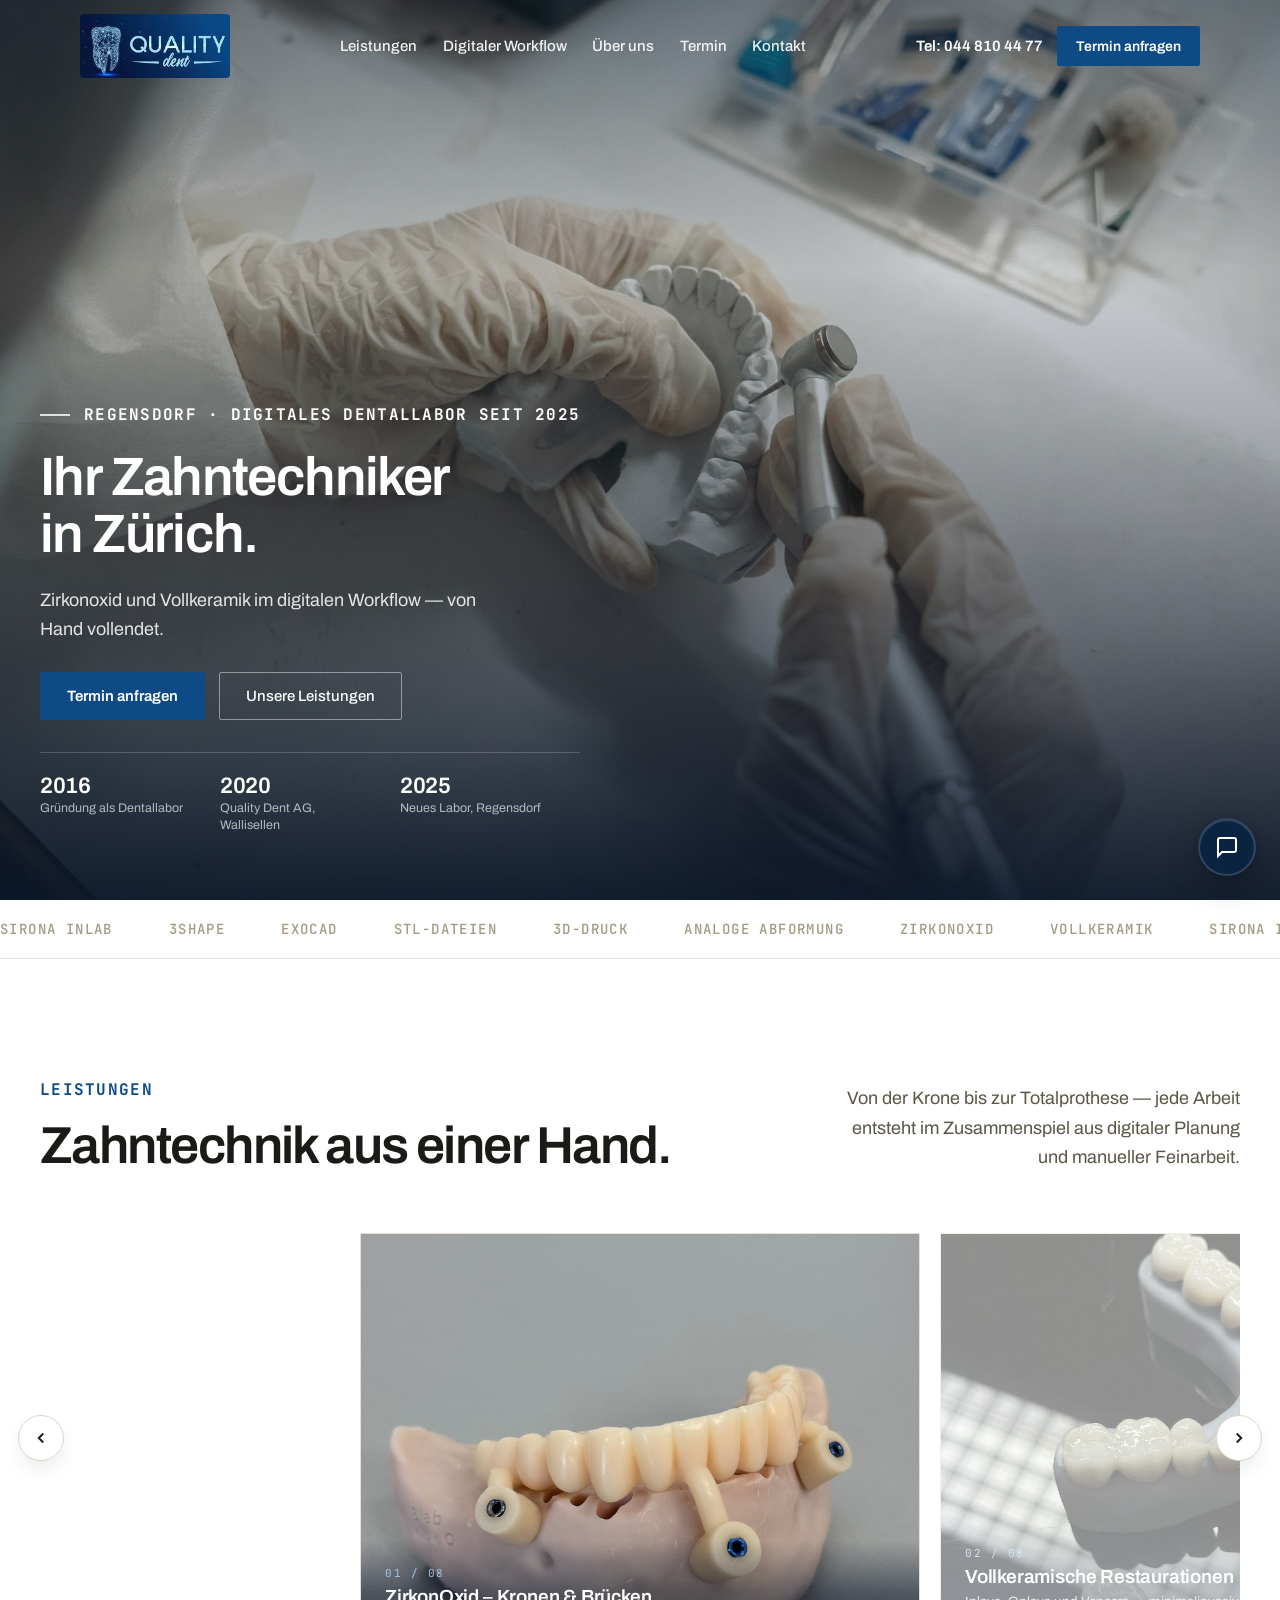
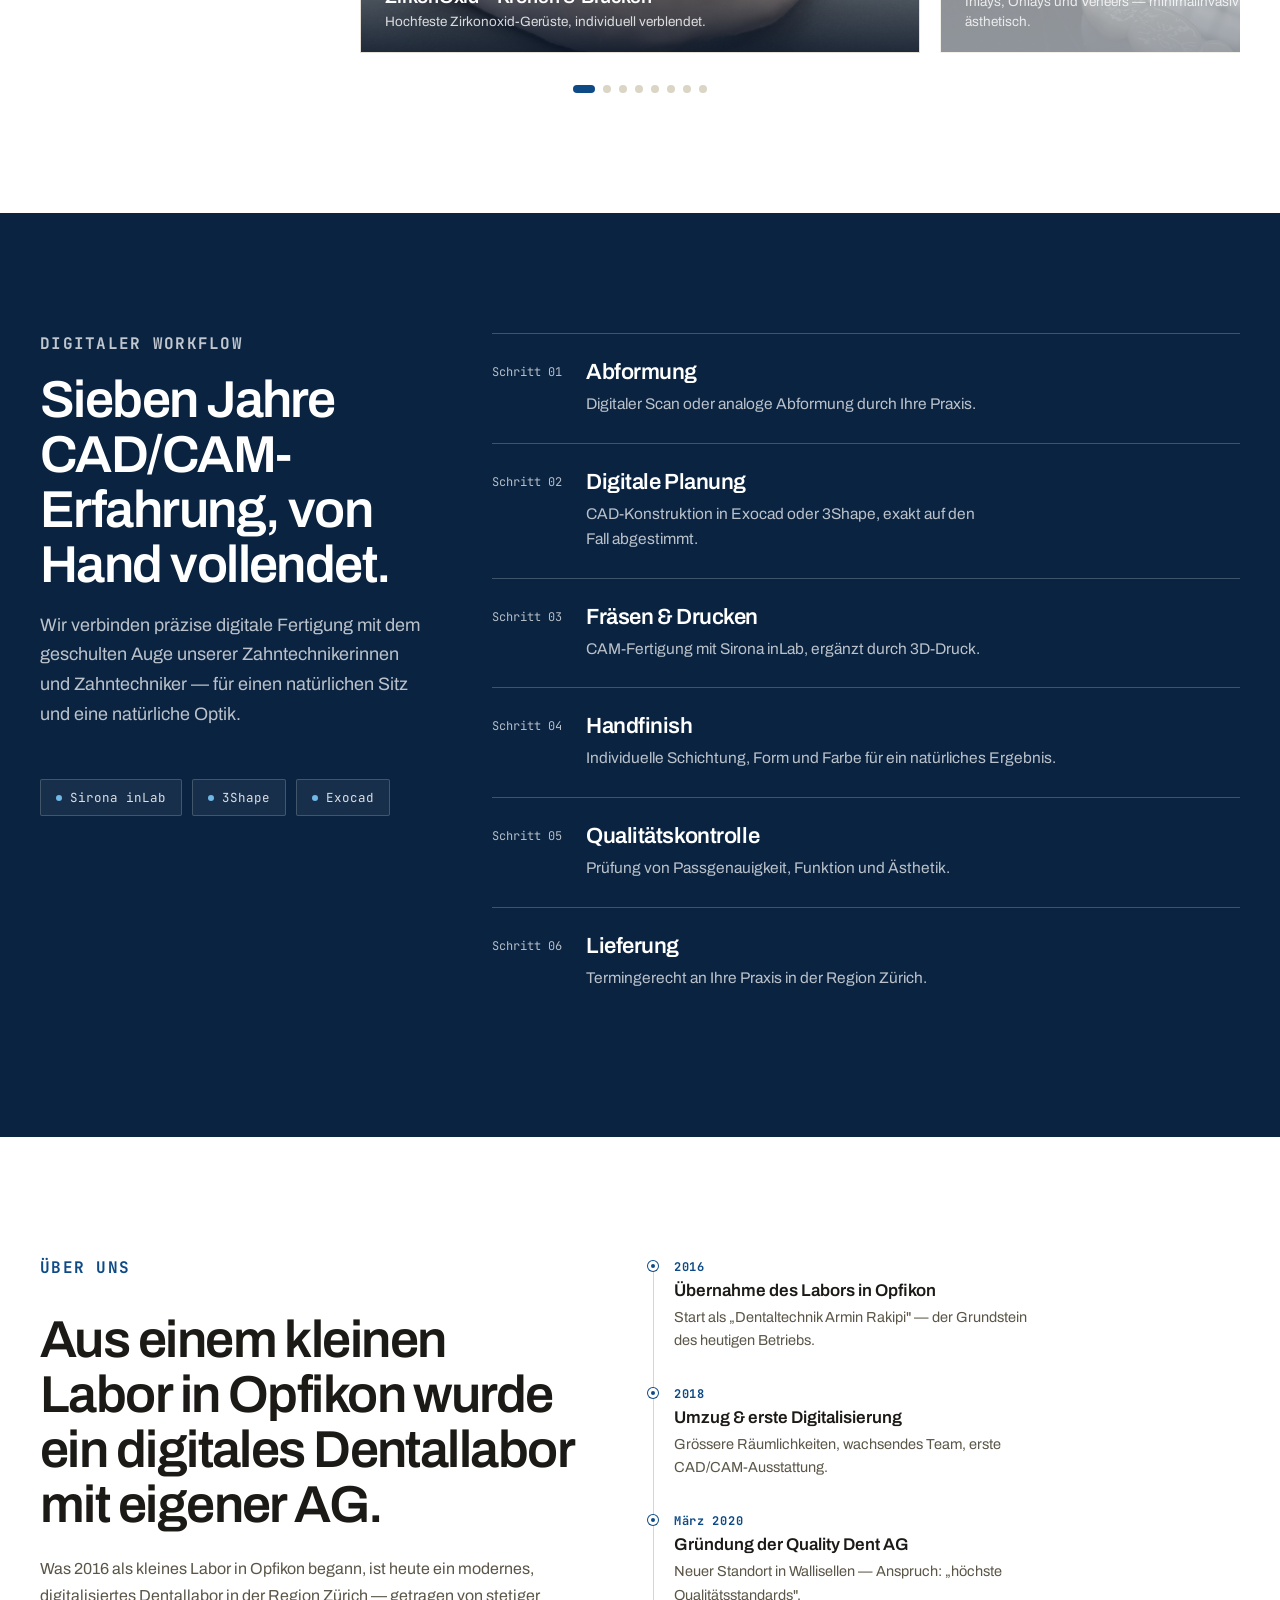
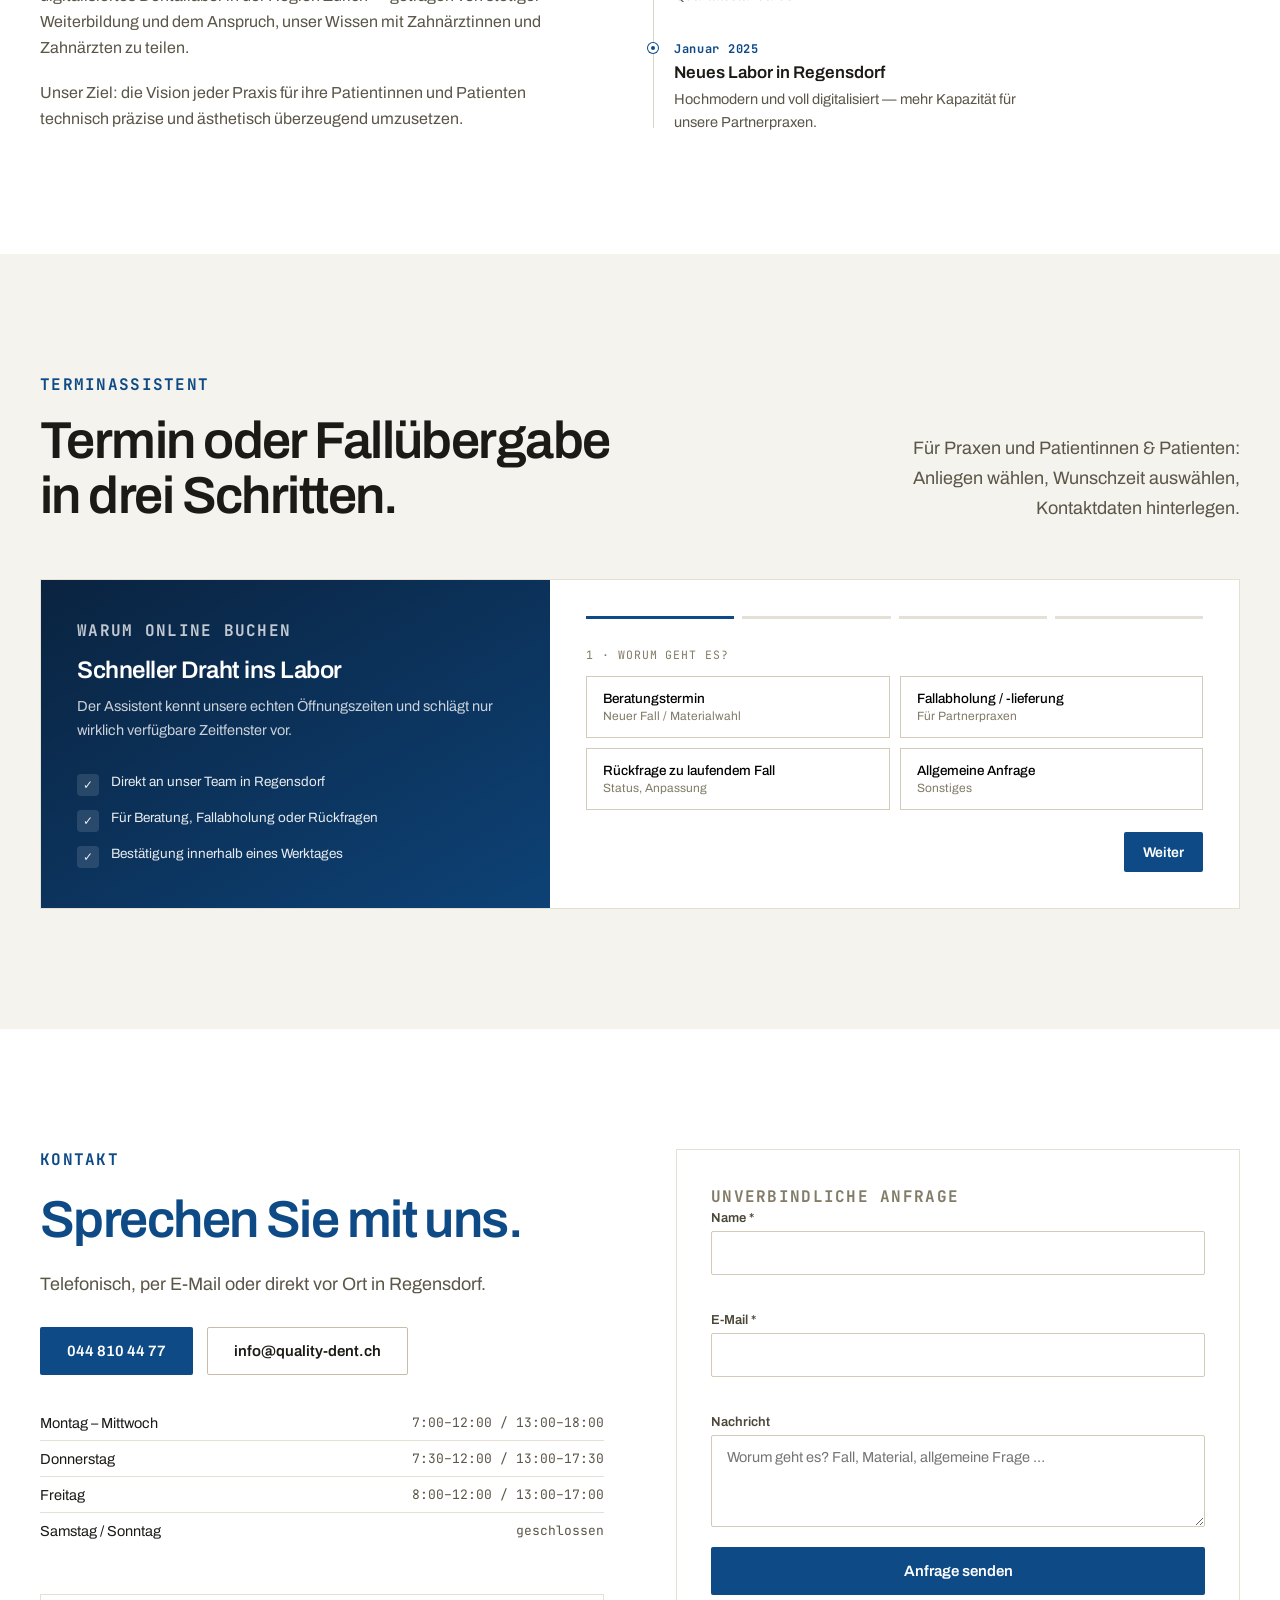
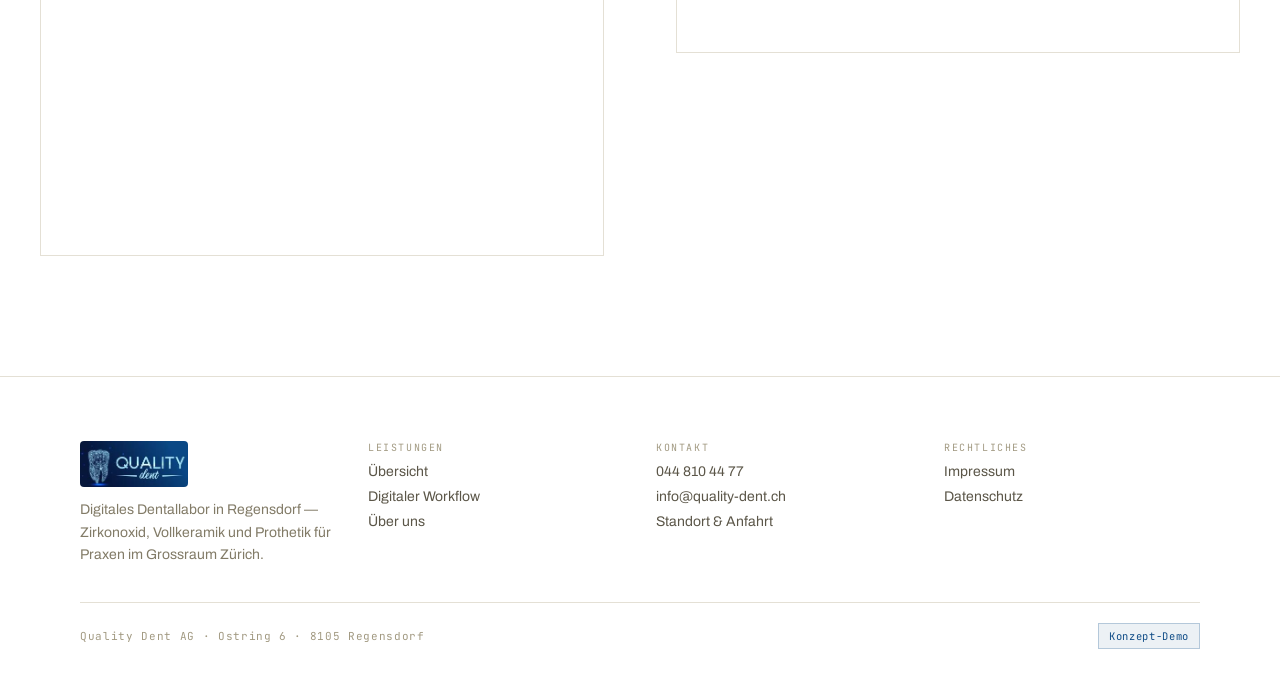
==== commit cb140c75: "Mobile-Hero-Optimierung: Eyebrow/Stats auf Mobile ausgeblendet, Lead-Text gekürzt" ====
--- a/index.html
+++ b/index.html
@@ -24,7 +24,7 @@
 <link rel="preload" as="image" href="assets/img/hero-stock-2.jpg" fetchpriority="high">
 <link rel="preconnect" href="https://chat-api.amplifyr-digital.ch">
 
-<link rel="stylesheet" href="assets/css/style.css?v=8">
+<link rel="stylesheet" href="assets/css/style.css?v=9">
 
 <script type="application/ld+json">
 {
@@ -90,7 +90,7 @@
     <div class="hero__content" id="hero-content">
       <p class="eyebrow eyebrow--light"><span class="eyebrow__rule"></span>Regensdorf · Digitales Dentallabor seit 2025</p>
       <h1 class="hero__title">Ihr Zahntechniker<br>in Zürich.</h1>
-      <p class="hero__lead">Zirkonoxid, Vollkeramik und Prothetik aus eigener Werkstatt — geplant im digitalen Workflow mit Sirona inLab, 3Shape und Exocad, von Hand vollendet für ein natürliches Ergebnis.</p>
+      <p class="hero__lead">Zirkonoxid und Vollkeramik im digitalen Workflow — von Hand vollendet.</p>
       <div class="hero__actions">
         <a href="#termin" class="btn btn--primary">Termin anfragen</a>
         <a href="#leistungen" class="btn btn--outline-light">Unsere Leistungen</a>
--- a/assets/css/style.css
+++ b/assets/css/style.css
@@ -254,19 +254,32 @@
 }
 @media (prefers-reduced-motion: reduce) { .hero__grain { opacity: .1; } }
 .hero__content {
-  position: relative; z-index: 2; display: flex; flex-direction: column; gap: 20px;
-  max-width: 720px; padding: 100px 24px 52px;
-}
+  position: relative; z-index: 2; display: flex; flex-direction: column; gap: 10px;
+  max-width: 720px; padding: 72px 22px 28px;
+}
+@media (min-width: 620px) { .hero__content { gap: 20px; padding: 100px 24px 52px; } }
 @media (min-width: 1080px) { .hero__content { padding: 120px 40px 68px; gap: 24px; } }
 .hero__content .eyebrow--light { color: #fff; }
-.hero__title { font-size: clamp(30px, 6.4vw, 54px); line-height: 1.03; letter-spacing: -.03em; font-weight: 600; }
+/* Der Hero-Eyebrow ist der einzige lange (Ort + Zusatzinfo statt ein
+   einzelnes Wort wie bei den Section-Eyebrows) — bricht auf schmalen
+   Screens selbst zweizeilig um und kostet Höhe, die dem Foto fehlt.
+   Auf Mobile komplett weggelassen (Titel + Lead reichen dort als
+   Einstieg); ab 620px wieder eingeblendet. */
+.hero__content .eyebrow { display: none; }
+@media (min-width: 620px) { .hero__content .eyebrow { display: inline-flex; font-size: 16px; gap: 14px; letter-spacing: .08em; } }
+.hero__title { font-size: clamp(28px, 6.4vw, 54px); line-height: 1.05; letter-spacing: -.03em; font-weight: 600; }
 .hero__title em { font-style: normal; opacity: .82; }
-.hero__lead { max-width: 500px; font-size: 17px; line-height: 1.6; color: rgba(255,255,255,.86); text-wrap: pretty; }
+.hero__lead { max-width: 500px; font-size: 15.5px; line-height: 1.5; color: rgba(255,255,255,.86); text-wrap: pretty; }
+@media (min-width: 620px) { .hero__lead { font-size: 17px; line-height: 1.6; } }
 @media (min-width: 760px) { .hero__lead { font-size: 18px; } }
 .hero__actions { display: flex; flex-wrap: wrap; gap: 14px; padding-top: 4px; }
 
-.hero-stats { display: flex; gap: 0; border-top: 1px solid rgba(255,255,255,.2); margin-top: 8px; }
-.hero-stats div { flex: 1; padding: 18px 20px 0 0; }
+/* Auf schmalen Screens ausgeblendet: reine Vertrauens-Zusatzinfo (Standorte/
+   Team/Jahre o.ä.) — auf Mobile drängt sie das Hero-Foto zu stark weg, und
+   dieselben Fakten stehen ohnehin meist im "Über uns"-Text weiter unten. */
+.hero-stats { display: none; gap: 0; border-top: 1px solid rgba(255,255,255,.2); margin-top: 4px; }
+.hero-stats div { flex: 1; padding: 16px 20px 0 0; }
+@media (min-width: 620px) { .hero-stats { display: flex; margin-top: 8px; } .hero-stats div { padding: 18px 20px 0 0; } }
 @media (min-width: 1080px) { .hero-stats div { padding: 20px 24px 0 0; } }
 .hero-stats b { display: block; font-size: 1.4rem; font-weight: 600; color: #fff; letter-spacing: -.02em; }
 .hero-stats span { font-size: 12.5px; color: rgba(255,255,255,.66); }
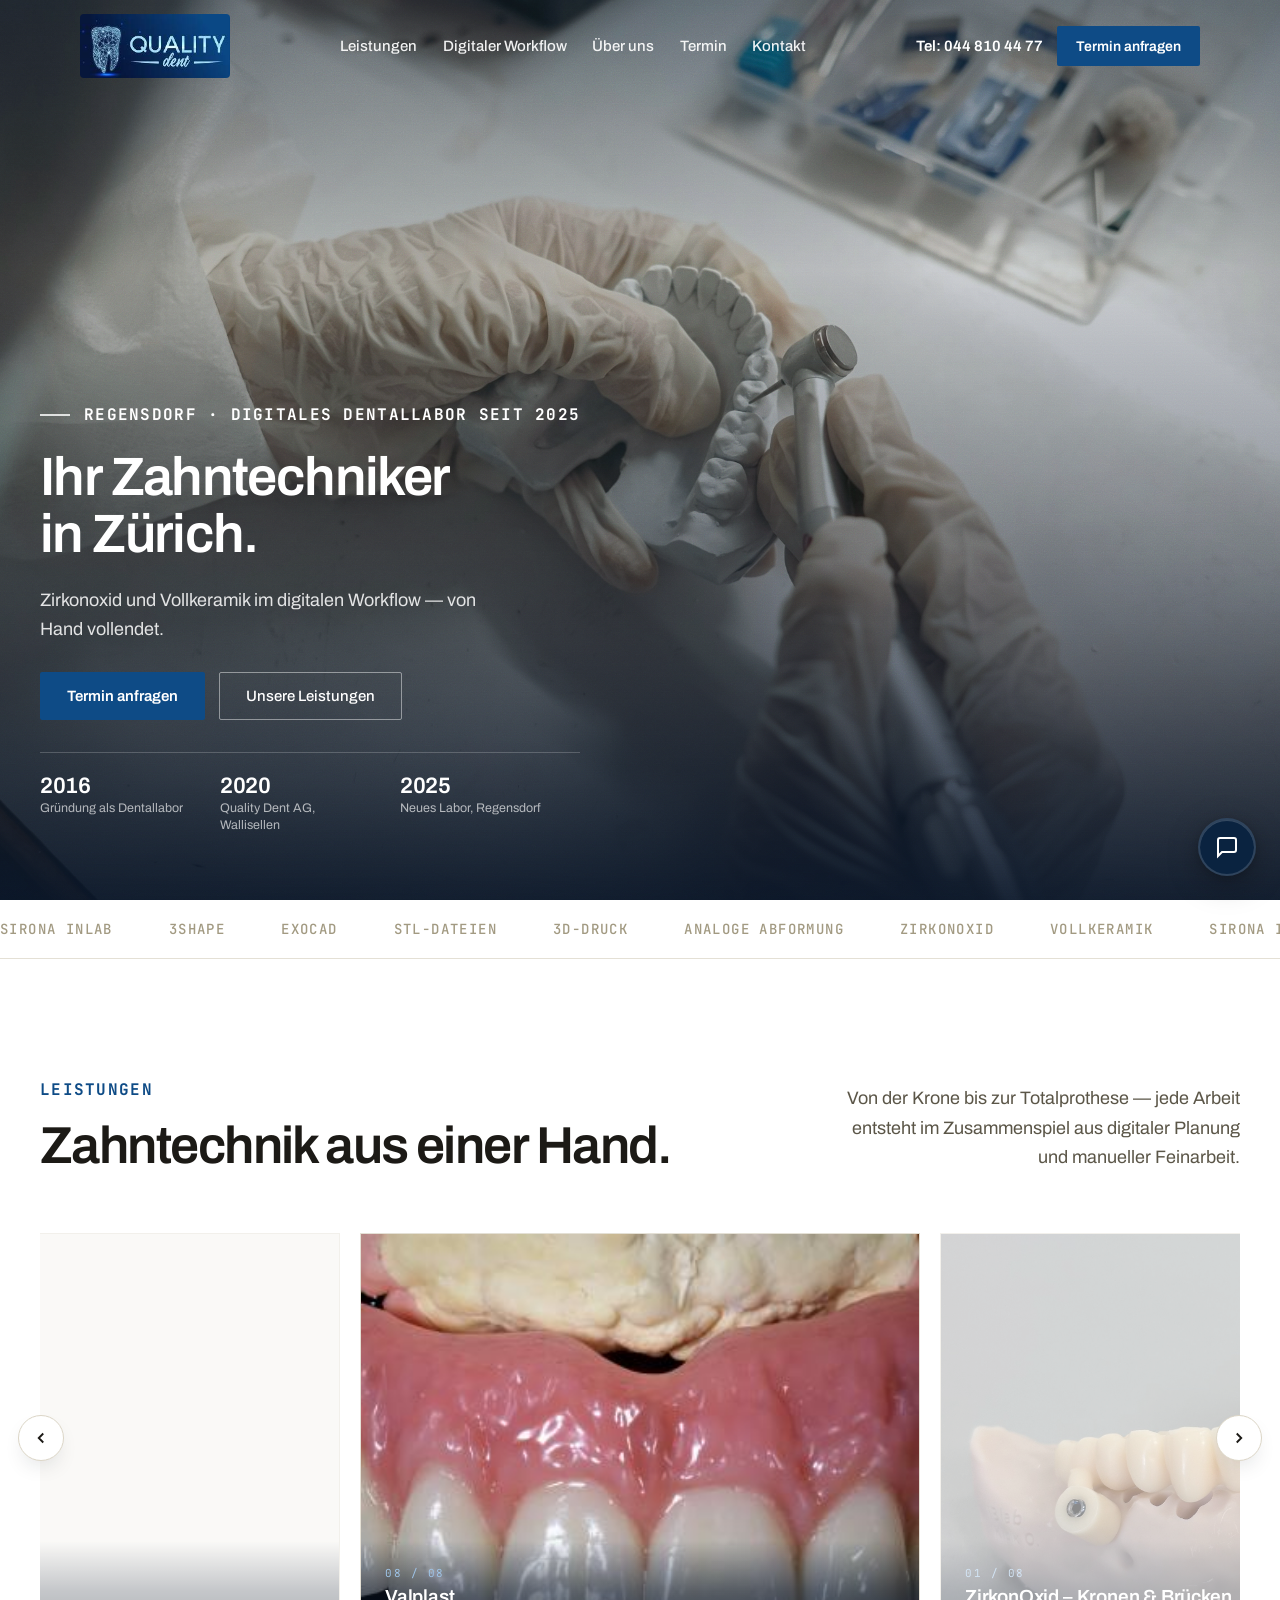
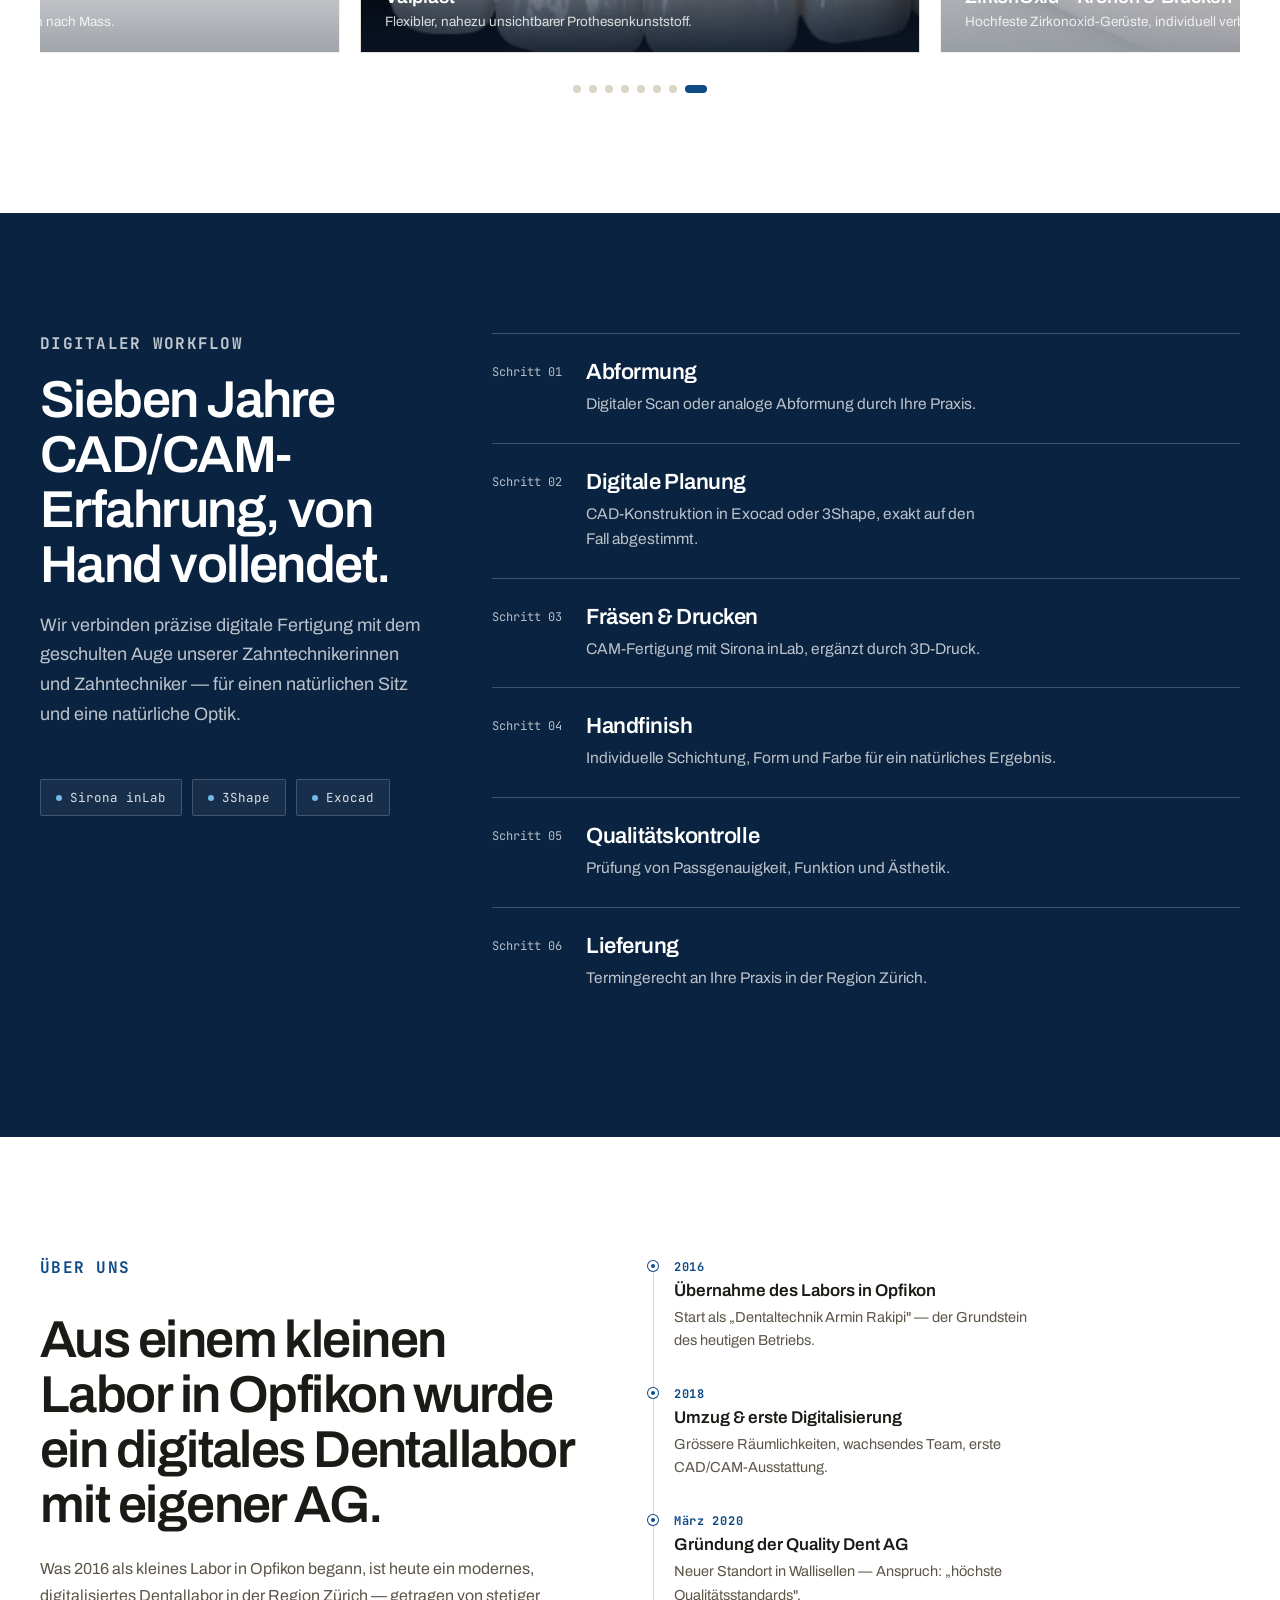
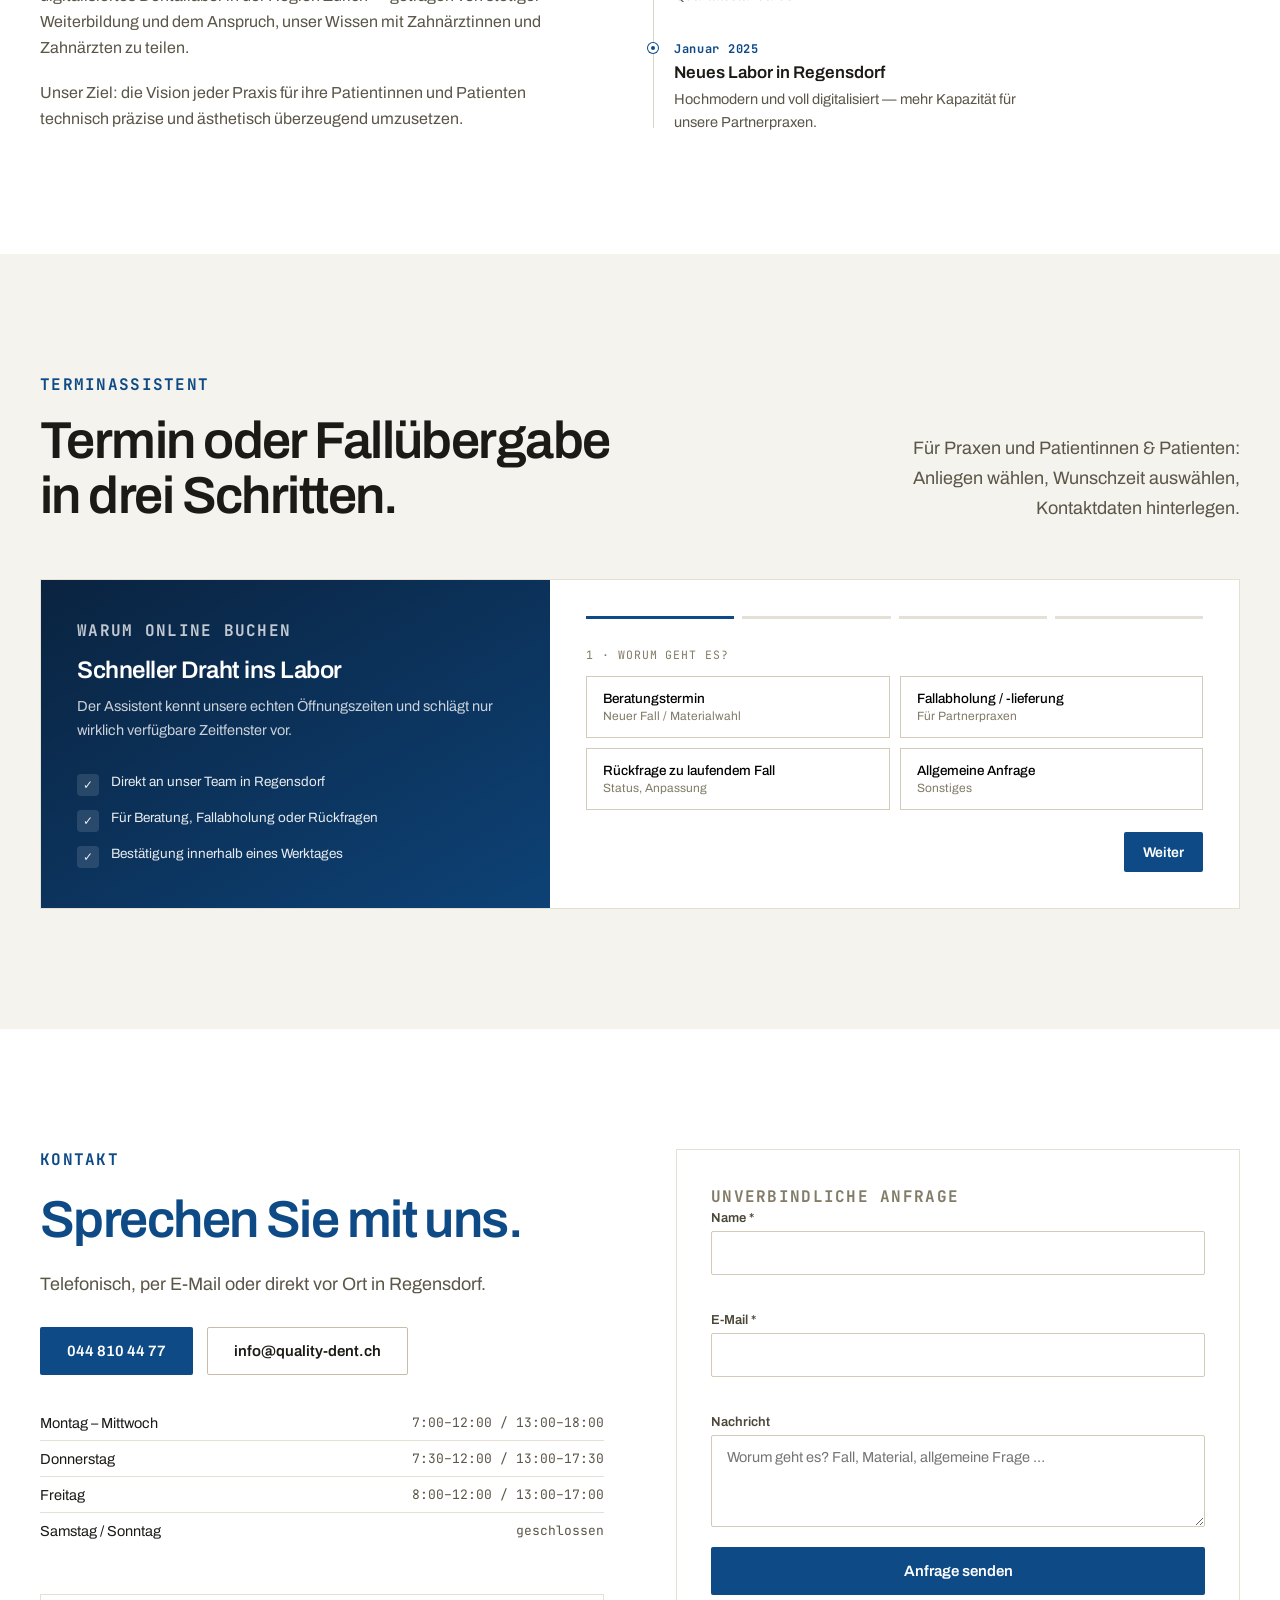
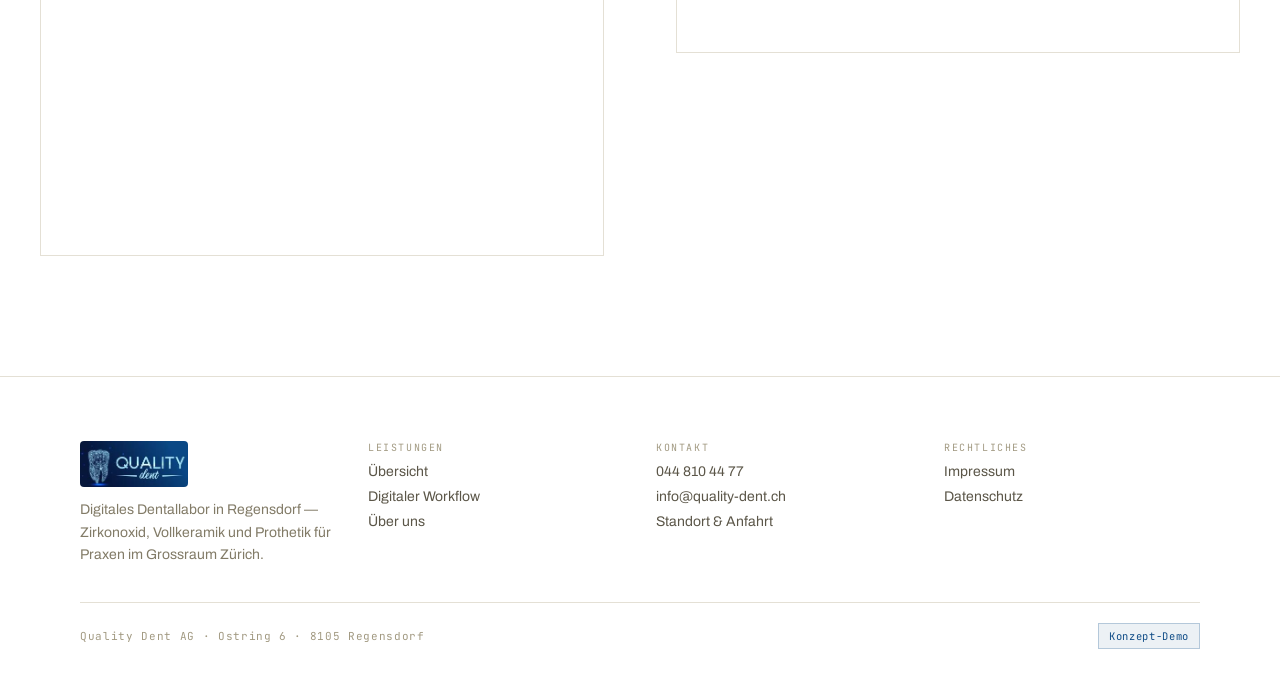
==== commit a2f6a690: "Leistungen-Diashow: Endlos-Loop mit Klon-Slides, kein leerer Weissraum mehr am Rand" ====
--- a/index.html
+++ b/index.html
@@ -375,8 +375,8 @@
   </div>
 </footer>
 
-<script src="assets/js/script.js?v=8" defer></script>
-<script src="assets/js/booking.js?v=8" defer></script>
+<script src="assets/js/script.js?v=9" defer></script>
+<script src="assets/js/booking.js?v=9" defer></script>
 
 <!-- ============ FLOATING CONTACT WIDGET ============ -->
 <div id="fchat" class="fchat">
@@ -416,6 +416,6 @@
 <!-- KI-Chat-Widget (Amplifyr Chat-Plattform) — Slug "demo-quality-dent" muss serverseitig
      angelegt sein, sonst antwortet der Chat nicht. Siehe Übergabe-Hinweis. -->
 <script src="https://chat-api.amplifyr-digital.ch/embed/embed.js" data-chatbot="demo-quality-dent" data-primary="#0E4B86"></script>
-<script src="assets/js/floating-contact-widget.js?v=8" defer></script>
+<script src="assets/js/floating-contact-widget.js?v=9" defer></script>
 </body>
 </html>
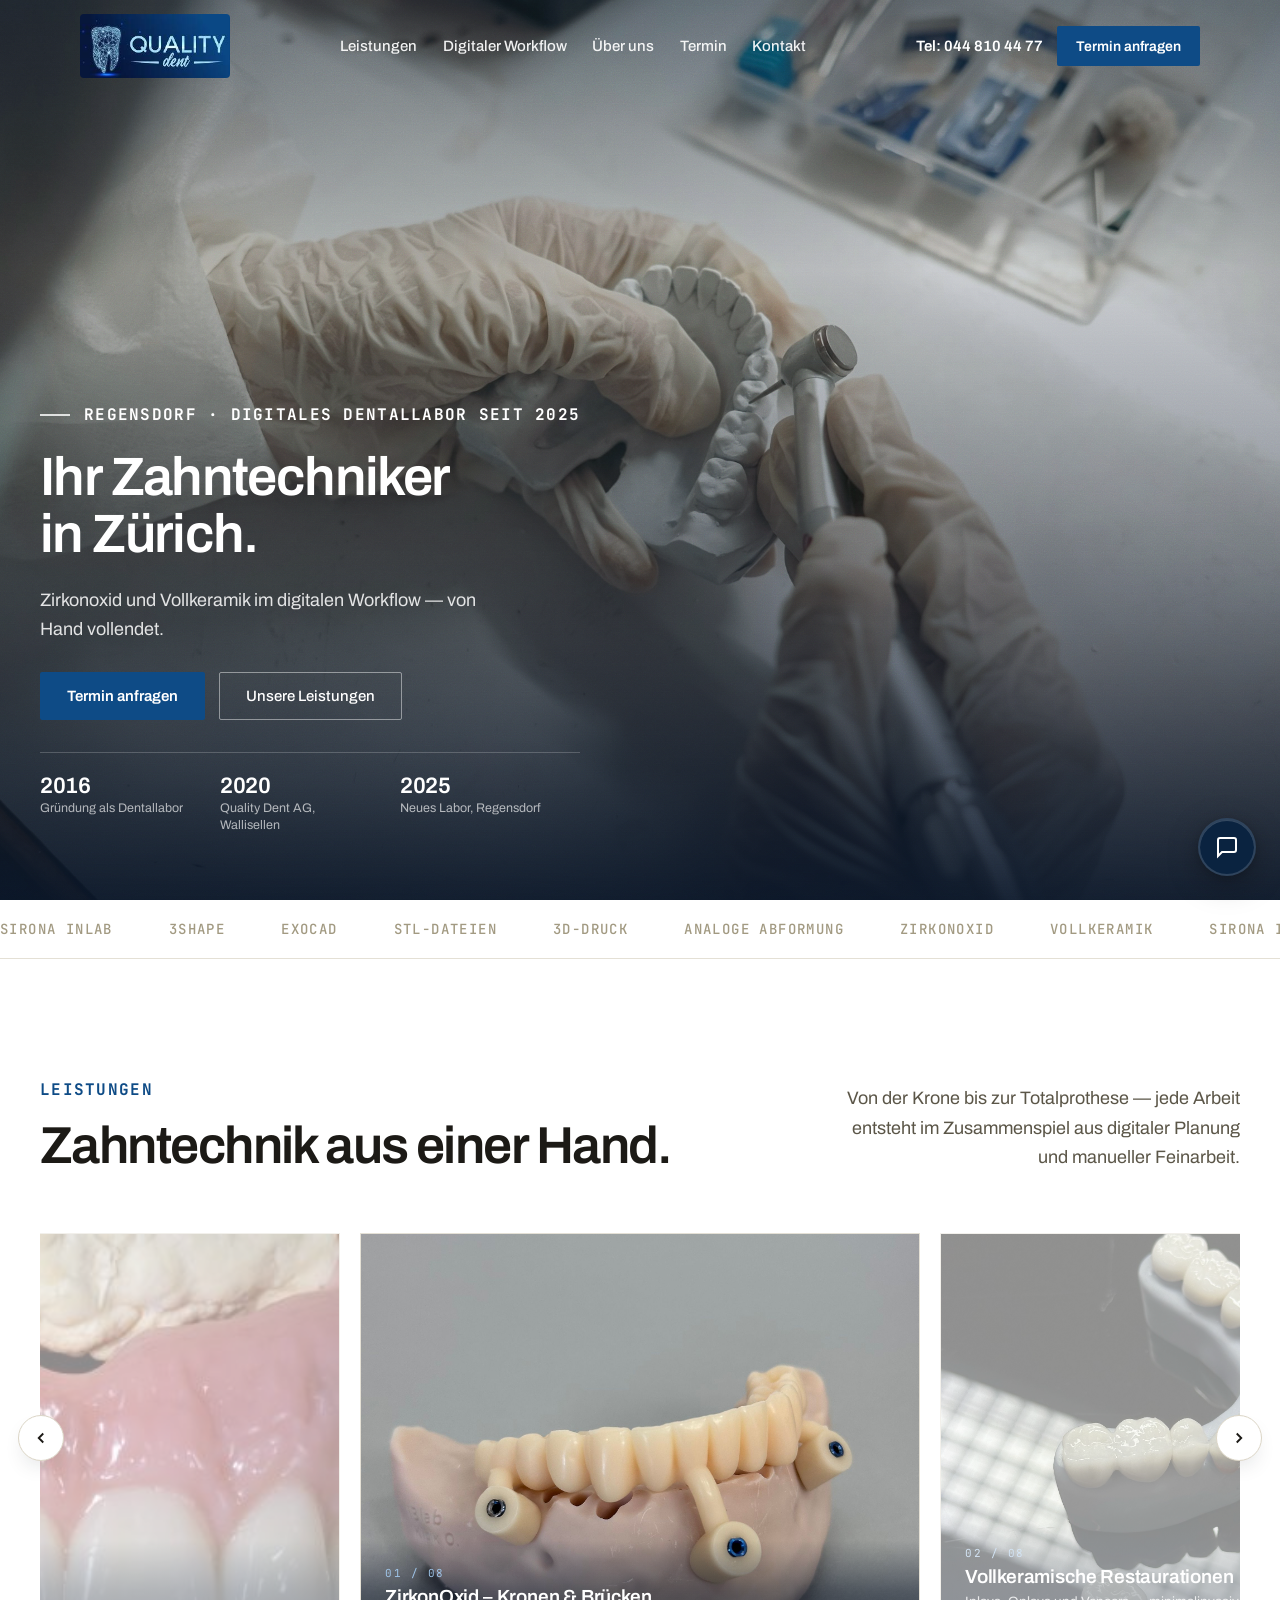
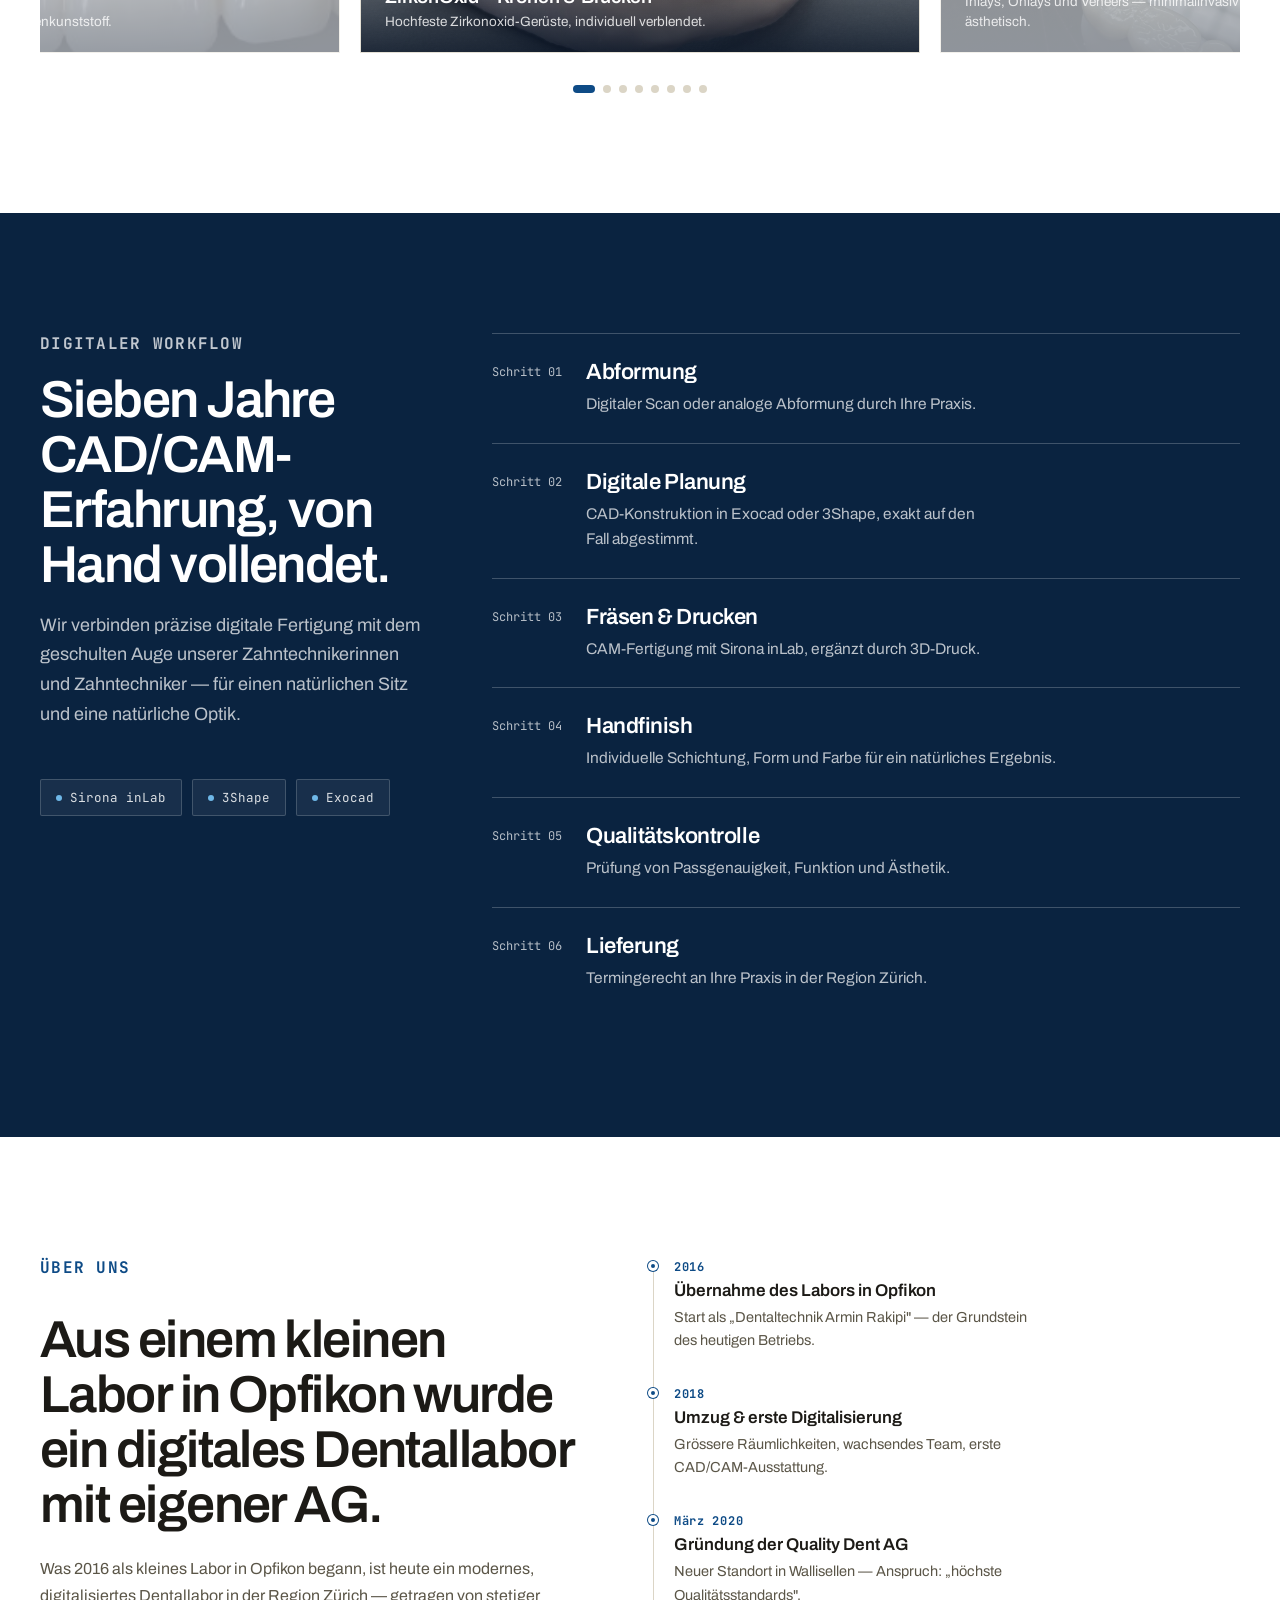
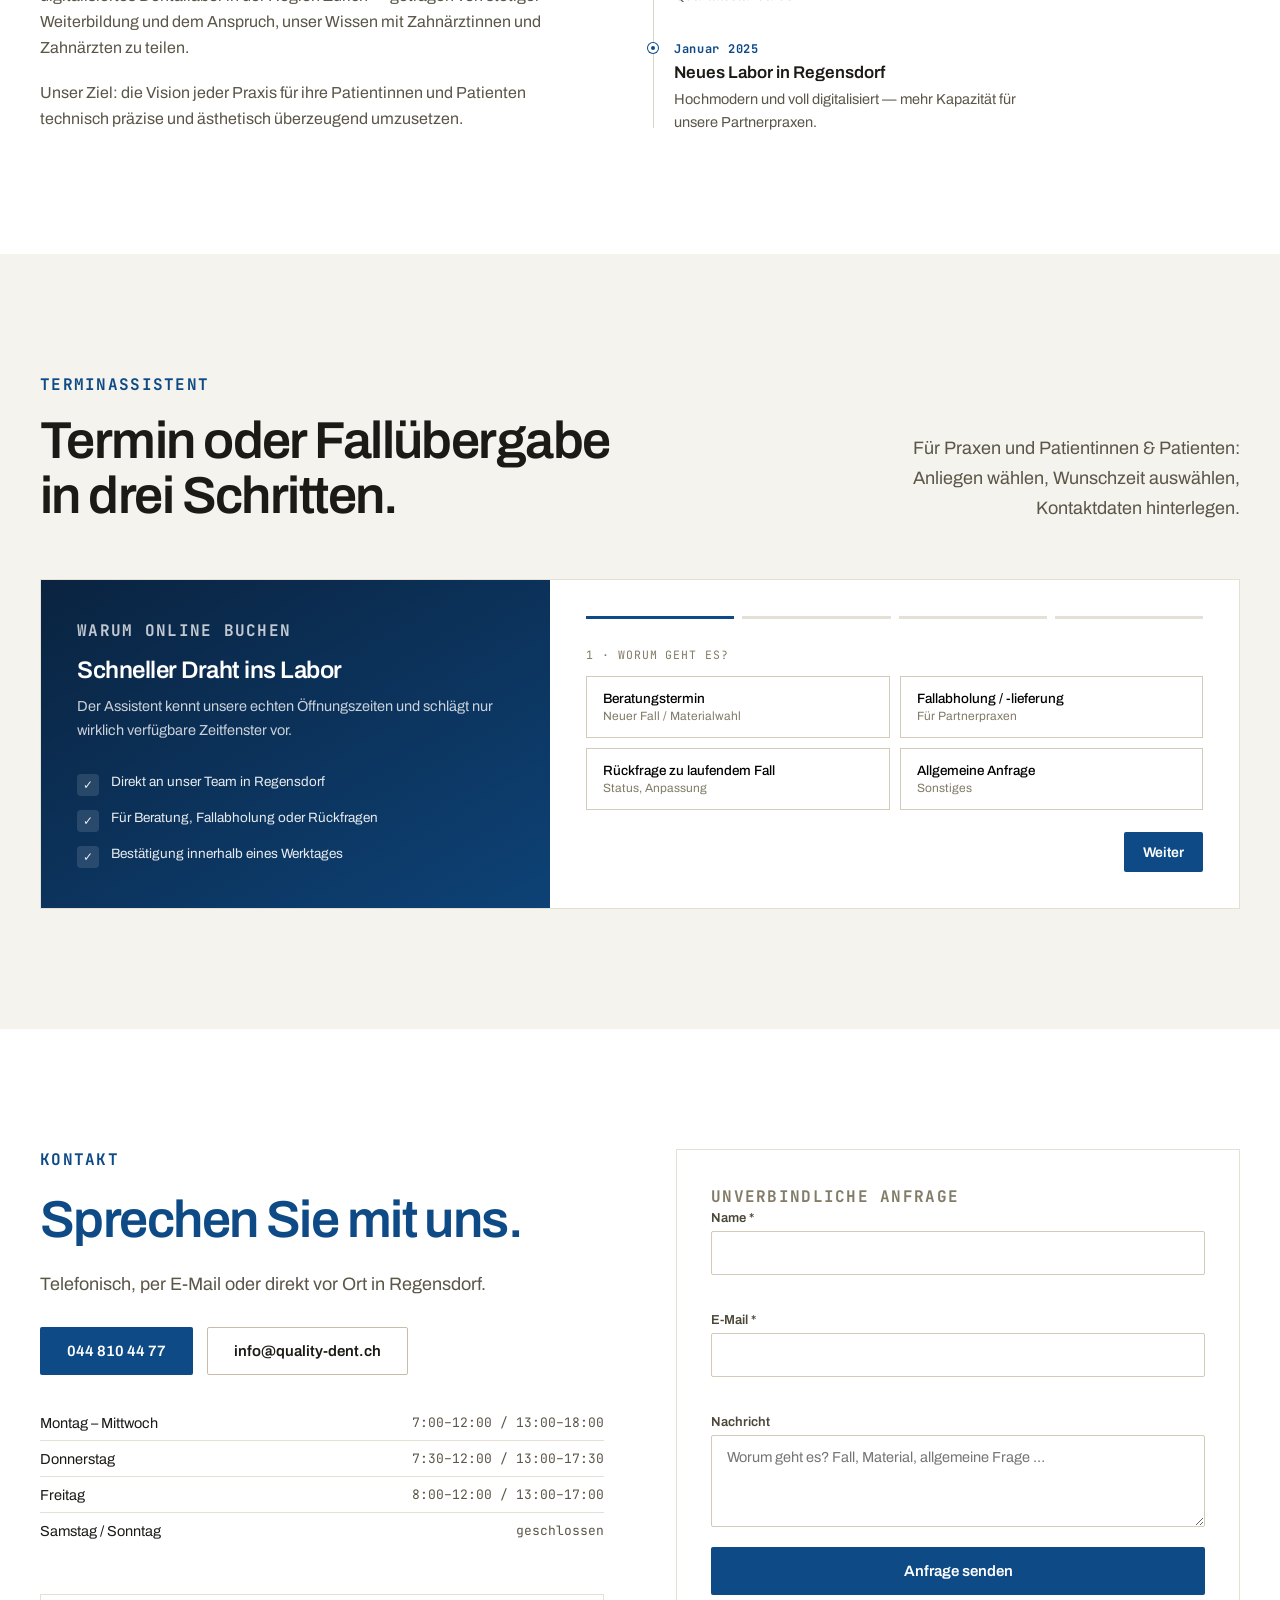
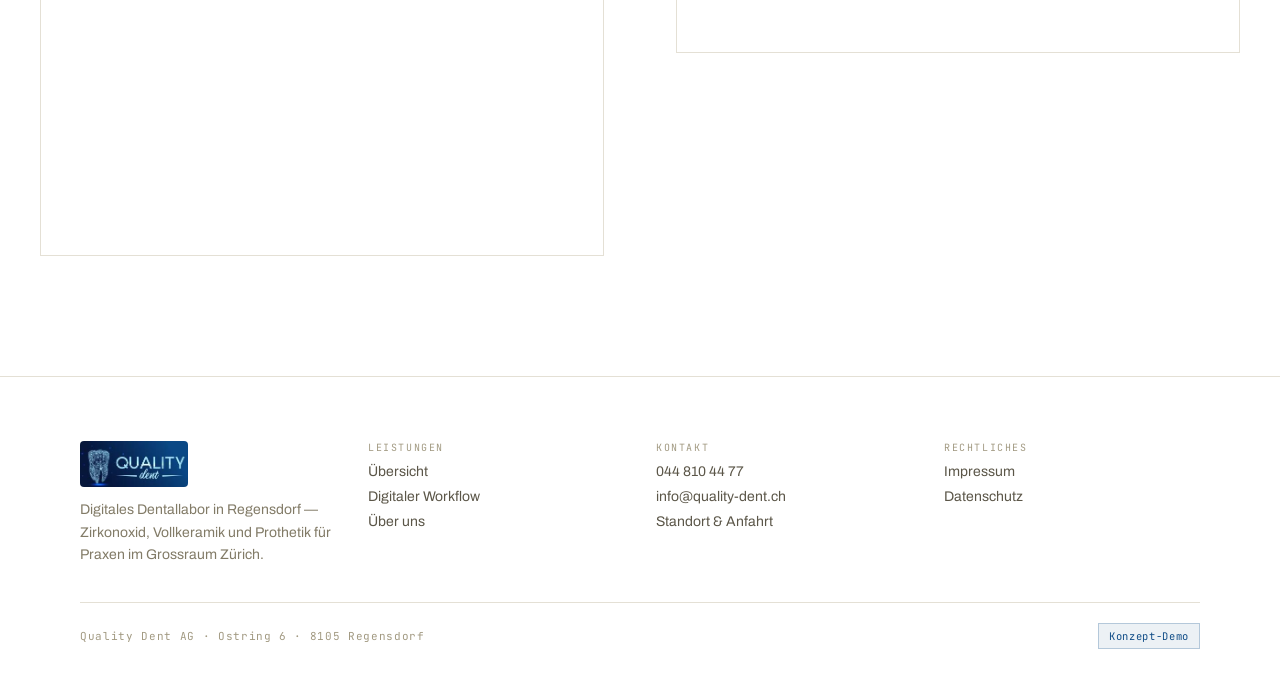
==== commit 3d231107: "Eigenen FAQ-Chatbot einbauen (externer Dienst war nicht konfiguriert, zeigte Verbindungsfehler)" ====
--- a/index.html
+++ b/index.html
@@ -22,9 +22,8 @@
 <link rel="preload" as="font" href="assets/fonts/archivo-variable.woff2" type="font/woff2" crossorigin>
 <link rel="preload" as="font" href="assets/fonts/jetbrainsmono-variable.woff2" type="font/woff2" crossorigin>
 <link rel="preload" as="image" href="assets/img/hero-stock-2.jpg" fetchpriority="high">
-<link rel="preconnect" href="https://chat-api.amplifyr-digital.ch">
-
-<link rel="stylesheet" href="assets/css/style.css?v=9">
+
+<link rel="stylesheet" href="assets/css/style.css?v=10">
 
 <script type="application/ld+json">
 {
@@ -375,8 +374,8 @@
   </div>
 </footer>
 
-<script src="assets/js/script.js?v=9" defer></script>
-<script src="assets/js/booking.js?v=9" defer></script>
+<script src="assets/js/script.js?v=10" defer></script>
+<script src="assets/js/booking.js?v=10" defer></script>
 
 <!-- ============ FLOATING CONTACT WIDGET ============ -->
 <div id="fchat" class="fchat">
@@ -413,9 +412,11 @@
     <svg class="fc-x" width="22" height="22" viewBox="0 0 24 24" fill="none" stroke="currentColor" stroke-width="2.5"><line x1="18" y1="6" x2="6" y2="18"/><line x1="6" y1="6" x2="18" y2="18"/></svg>
   </button>
 </div>
-<!-- KI-Chat-Widget (Amplifyr Chat-Plattform) — Slug "demo-quality-dent" muss serverseitig
-     angelegt sein, sonst antwortet der Chat nicht. Siehe Übergabe-Hinweis. -->
-<script src="https://chat-api.amplifyr-digital.ch/embed/embed.js" data-chatbot="demo-quality-dent" data-primary="#0E4B86"></script>
-<script src="assets/js/floating-contact-widget.js?v=9" defer></script>
+<!-- Eigener FAQ-Chat statt externem Amplifyr-Chat-Widget: der Slug
+     "demo-quality-dent" war serverseitig nie angelegt und zeigte nur
+     "Verbindungsfehler". chat.js beantwortet Fragen lokal, per
+     Keyword-Matching gegen echte Quality-Dent-Fakten. -->
+<script src="assets/js/chat.js?v=1" defer></script>
+<script src="assets/js/floating-contact-widget.js?v=11" defer></script>
 </body>
 </html>
--- a/assets/css/style.css
+++ b/assets/css/style.css
@@ -555,12 +555,48 @@
 
 @media (max-width: 400px) { .fchat { right: 12px; bottom: 12px; } .fchat-opts { width: calc(100vw - 48px); } }
 
-/* Embed-Chatbot: fullscreen auf Mobile, eigener Trigger-Button ausgeblendet */
-@media (max-width: 767px) {
-  #ac-panel { position: fixed !important; inset: 0 !important; width: 100% !important; max-width: 100% !important; height: 100dvh !important; max-height: 100dvh !important; border-radius: 0 !important; z-index: 99999 !important; display: flex !important; flex-direction: column !important; overflow: hidden !important; }
-  #ac-panel textarea, #ac-panel input[type="text"], #ac-panel input:not([type]) { font-size: 16px !important; }
-  #ac-panel #ac-header, #ac-panel [id*="header"], #ac-panel [class*="header"] { flex-shrink: 0 !important; position: sticky !important; top: 0 !important; z-index: 1 !important; padding-top: env(safe-area-inset-top) !important; }
-  #ac-panel #ac-messages, #ac-panel [id*="message"], #ac-panel [class*="message"] { flex: 1 1 0 !important; overflow-y: auto !important; -webkit-overflow-scrolling: touch !important; overscroll-behavior: contain !important; }
-  #ac-panel #ac-form, #ac-panel form { flex-shrink: 0 !important; padding-bottom: max(8px, env(safe-area-inset-bottom)) !important; border-top: 1px solid rgba(0,0,0,.08) !important; }
-}
-#ac-btn { visibility: hidden !important; pointer-events: none !important; width: 0 !important; height: 0 !important; min-width: 0 !important; min-height: 0 !important; padding: 0 !important; overflow: hidden !important; }
+/* ==========================================================================
+   Eigener FAQ-Chat (assets/js/chat.js)
+   ========================================================================== */
+.qd-chat-panel {
+  position: fixed; right: 22px; bottom: 96px; z-index: 9998;
+  width: min(370px, calc(100vw - 44px)); height: min(520px, calc(100vh - 160px));
+  background: #fff; border-radius: 18px; overflow: hidden;
+  box-shadow: 0 32px 72px rgba(0,0,0,.22), 0 8px 24px rgba(0,0,0,.12), 0 0 0 1px rgba(0,0,0,.05);
+  display: none; flex-direction: column;
+}
+.qd-chat-panel.is-open { display: flex; animation: qdChatIn .22s ease; }
+@keyframes qdChatIn { from { opacity: 0; transform: translateY(8px); } to { opacity: 1; transform: translateY(0); } }
+@media (prefers-reduced-motion: reduce) { .qd-chat-panel.is-open { animation: none; } }
+
+.qd-chat-head { background: linear-gradient(140deg, var(--blue-deep), var(--blue) 140%); color: #fff; padding: 16px 16px 14px; display: flex; align-items: center; gap: 12px; }
+.qd-chat-head__av { width: 34px; height: 34px; border-radius: 50%; background: rgba(255,255,255,.14); display: flex; align-items: center; justify-content: center; font-size: 16px; flex-shrink: 0; }
+.qd-chat-head__meta b { display: block; font-size: 14px; }
+.qd-chat-head__meta span { display: flex; align-items: center; gap: 5px; font-size: 11.5px; color: rgba(255,255,255,.6); }
+.qd-chat-dot { width: 6px; height: 6px; border-radius: 50%; background: #5fe0a0; display: inline-block; }
+.qd-chat-close { margin-left: auto; background: none; border: 0; color: rgba(255,255,255,.75); cursor: pointer; padding: 4px; line-height: 0; }
+.qd-chat-close:hover { color: #fff; }
+
+.qd-chat-msgs { flex: 1; overflow-y: auto; padding: 16px; display: flex; flex-direction: column; gap: 10px; background: var(--grey-bg); }
+.qd-chat-msg { max-width: 84%; padding: 10px 13px; border-radius: 13px; font-size: 13.5px; line-height: 1.5; }
+.qd-chat-msg--bot { background: #fff; border: 1px solid var(--border); align-self: flex-start; border-bottom-left-radius: 3px; }
+.qd-chat-msg--user { background: var(--blue-deep); color: #fff; align-self: flex-end; border-bottom-right-radius: 3px; }
+.qd-chat-typing { display: flex; gap: 4px; align-items: center; padding: 11px 14px; }
+.qd-chat-typing span { width: 5px; height: 5px; border-radius: 50%; background: var(--text-faint); display: inline-block; animation: qdBlink 1.2s infinite ease-in-out; }
+.qd-chat-typing span:nth-child(2) { animation-delay: .2s; }
+.qd-chat-typing span:nth-child(3) { animation-delay: .4s; }
+@keyframes qdBlink { 0%, 80%, 100% { opacity: .25; } 40% { opacity: 1; } }
+
+.qd-chat-quick { display: flex; flex-wrap: wrap; gap: 6px; padding: 0 14px 12px; background: var(--grey-bg); }
+.qd-chat-quick__btn { font-size: 11.5px; border: 1px solid var(--border); background: #fff; padding: 7px 11px; border-radius: 999px; cursor: pointer; color: var(--text-secondary); }
+.qd-chat-quick__btn:hover { border-color: var(--blue); color: var(--blue); }
+
+.qd-chat-form { display: flex; gap: 8px; padding: 12px; border-top: 1px solid var(--border); background: #fff; }
+.qd-chat-form input { flex: 1; border: 1px solid var(--border-input); border-radius: 999px; padding: 10px 15px; font-size: 13.5px; font-family: var(--font-sans); background: var(--grey-bg); color: var(--text); }
+.qd-chat-form input:focus { outline: 2px solid var(--blue); outline-offset: 1px; }
+.qd-chat-send { width: 38px; height: 38px; border-radius: 50%; border: 0; background: var(--blue); color: #fff; cursor: pointer; flex-shrink: 0; display: flex; align-items: center; justify-content: center; }
+.qd-chat-send:hover { background: var(--blue-hover); }
+
+@media (max-width: 480px) {
+  .qd-chat-panel { right: 12px; left: 12px; bottom: 88px; width: auto; height: min(70vh, 560px); }
+}
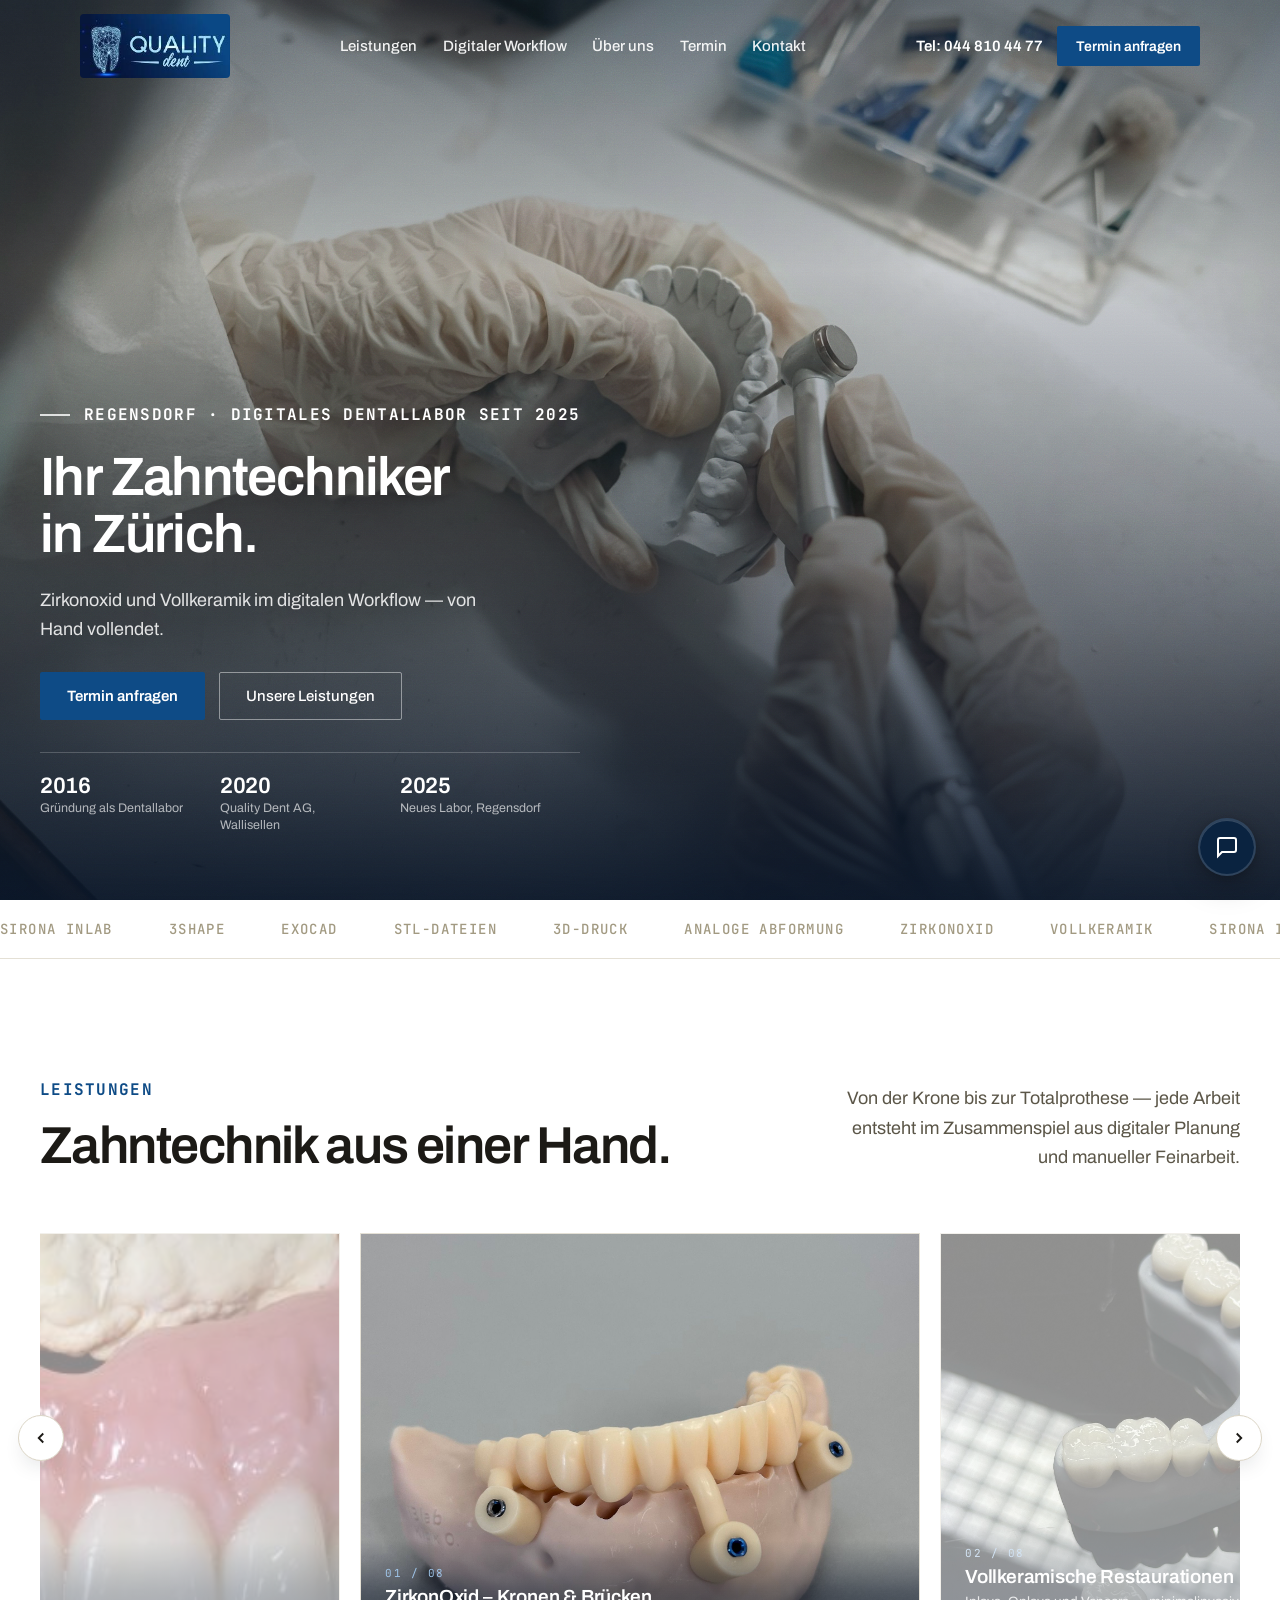
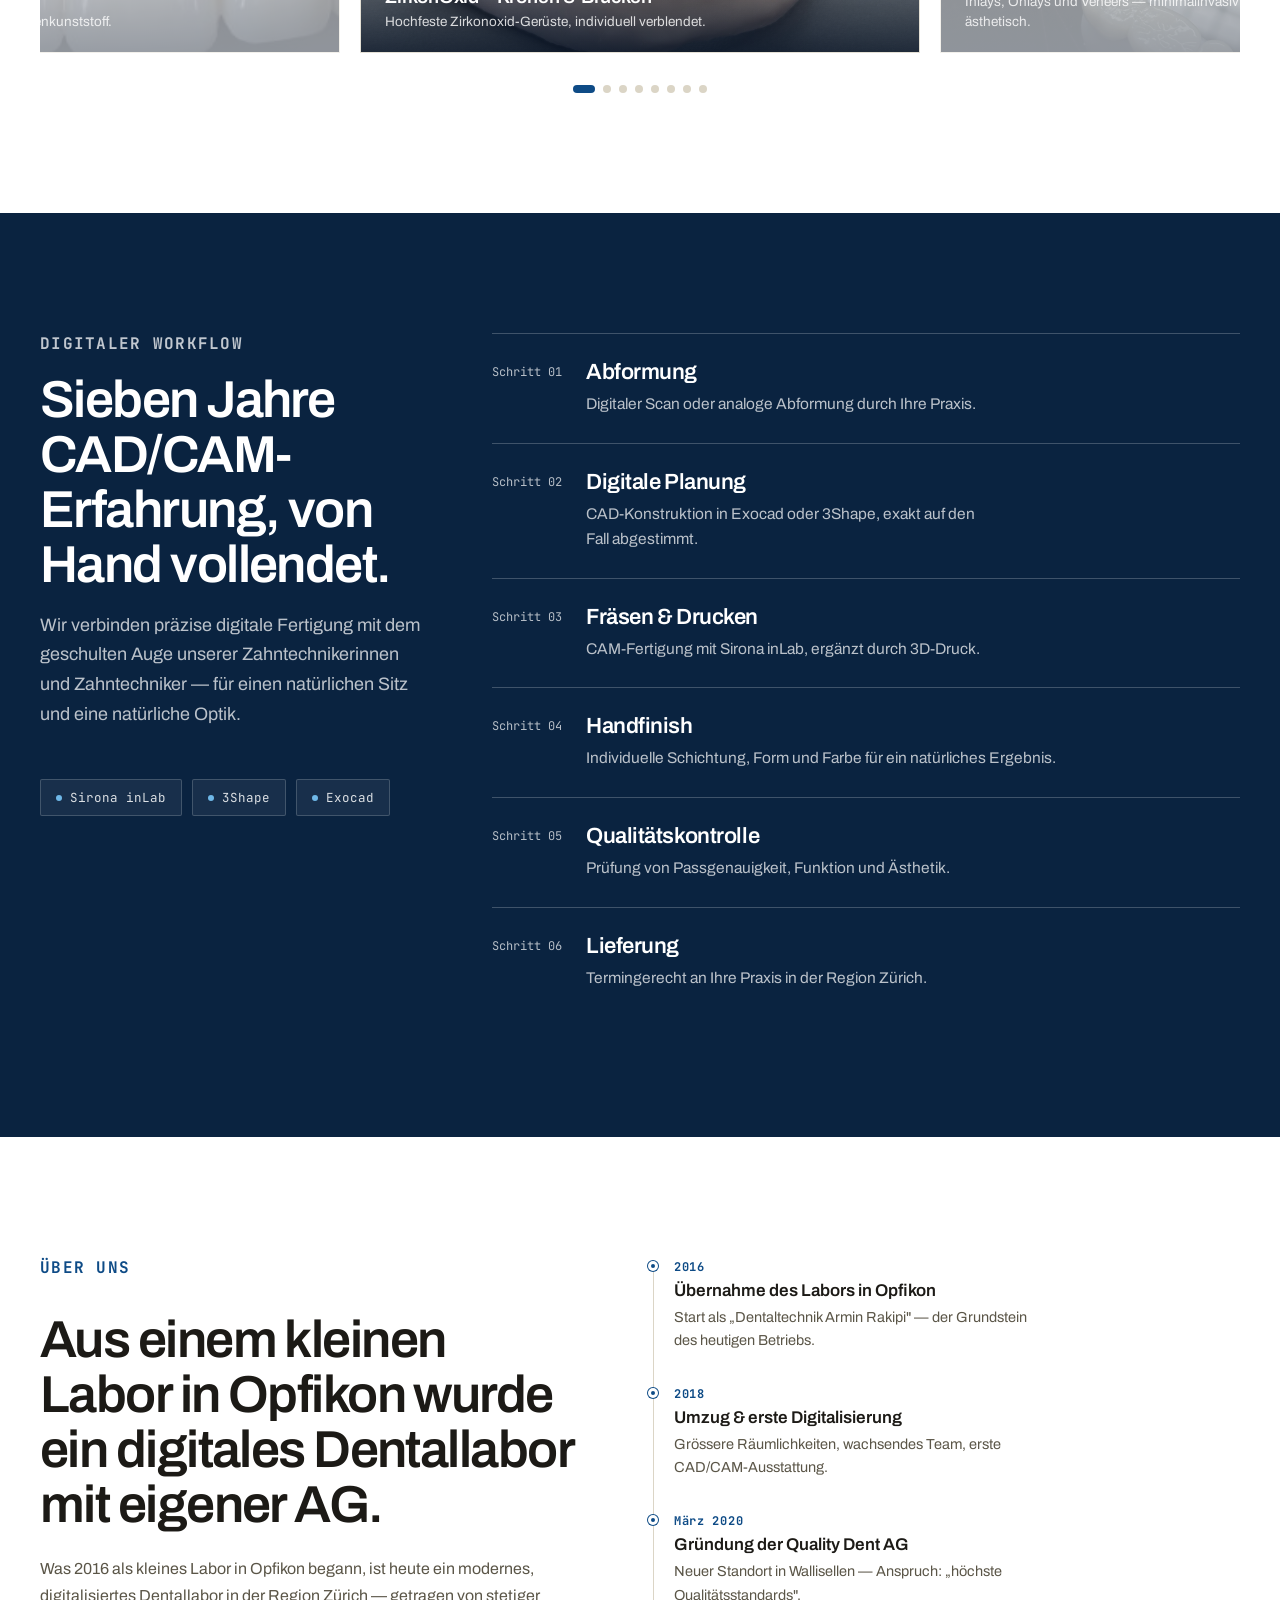
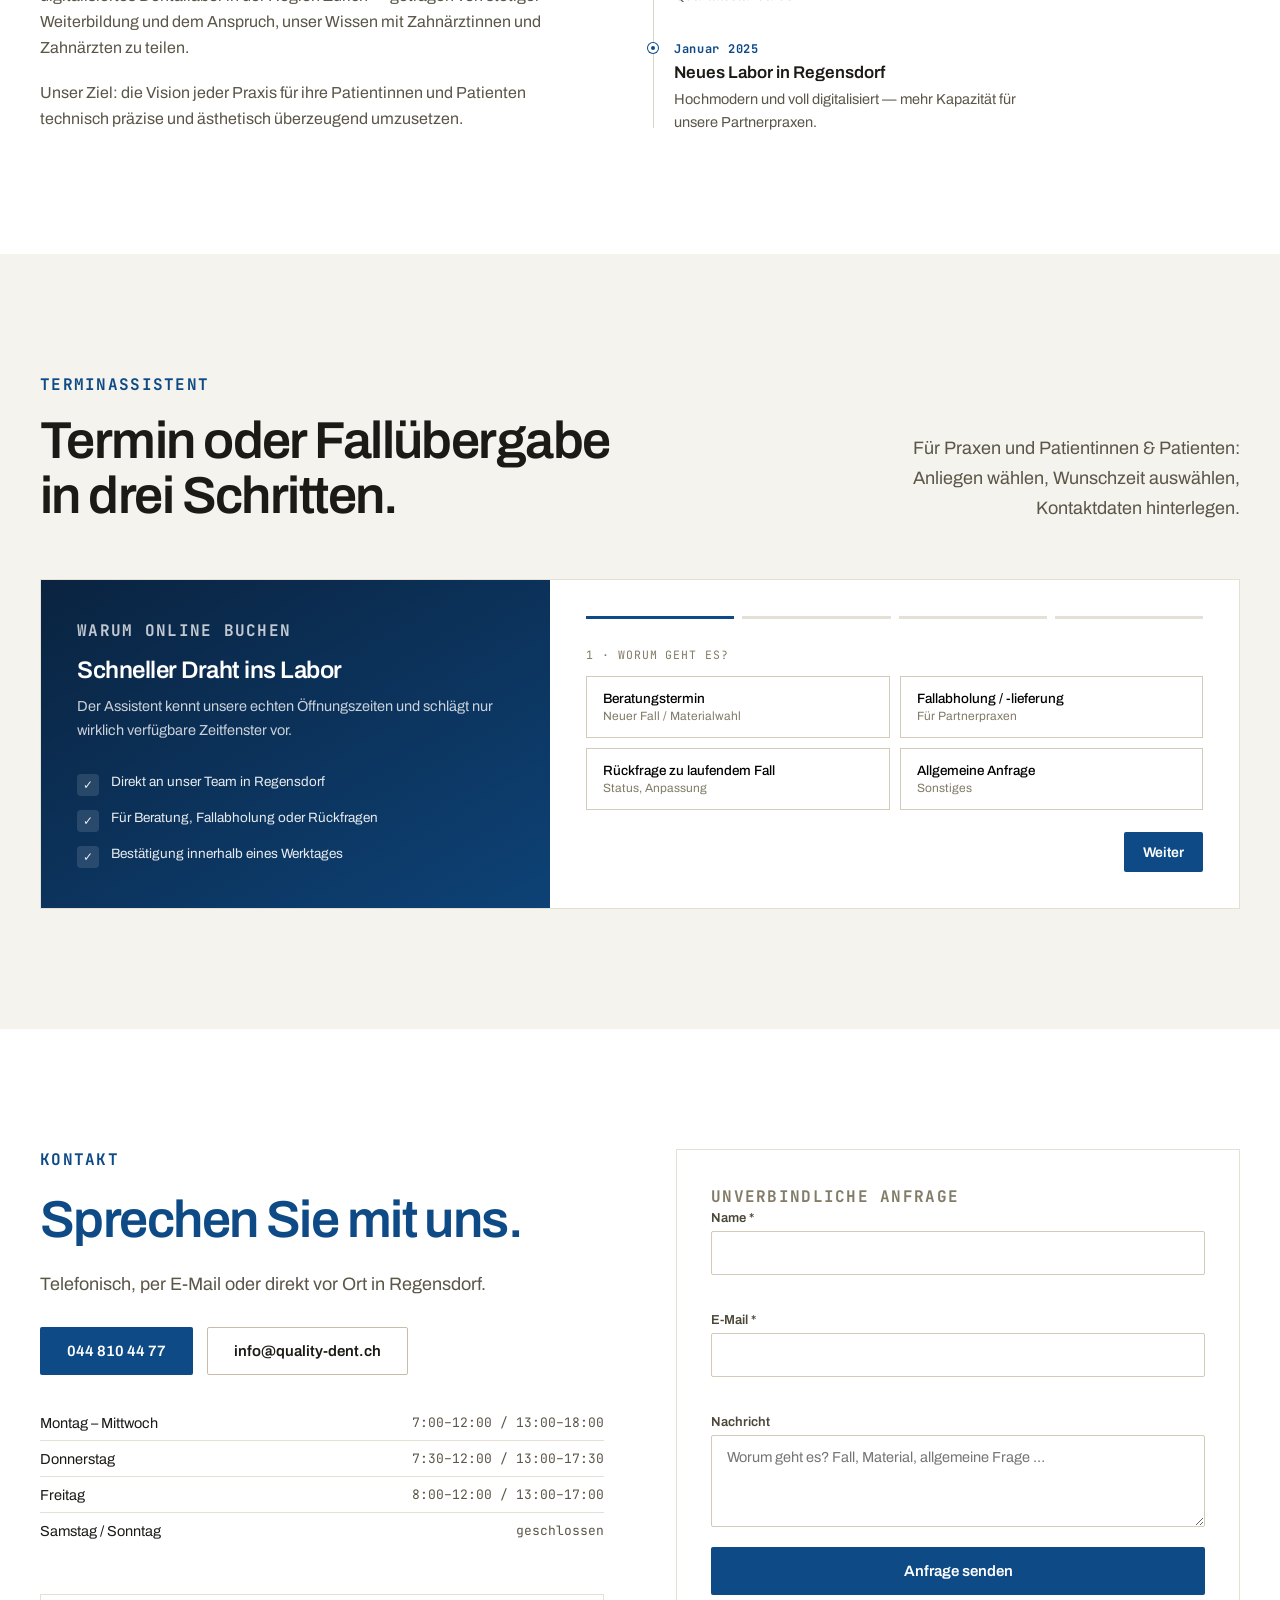
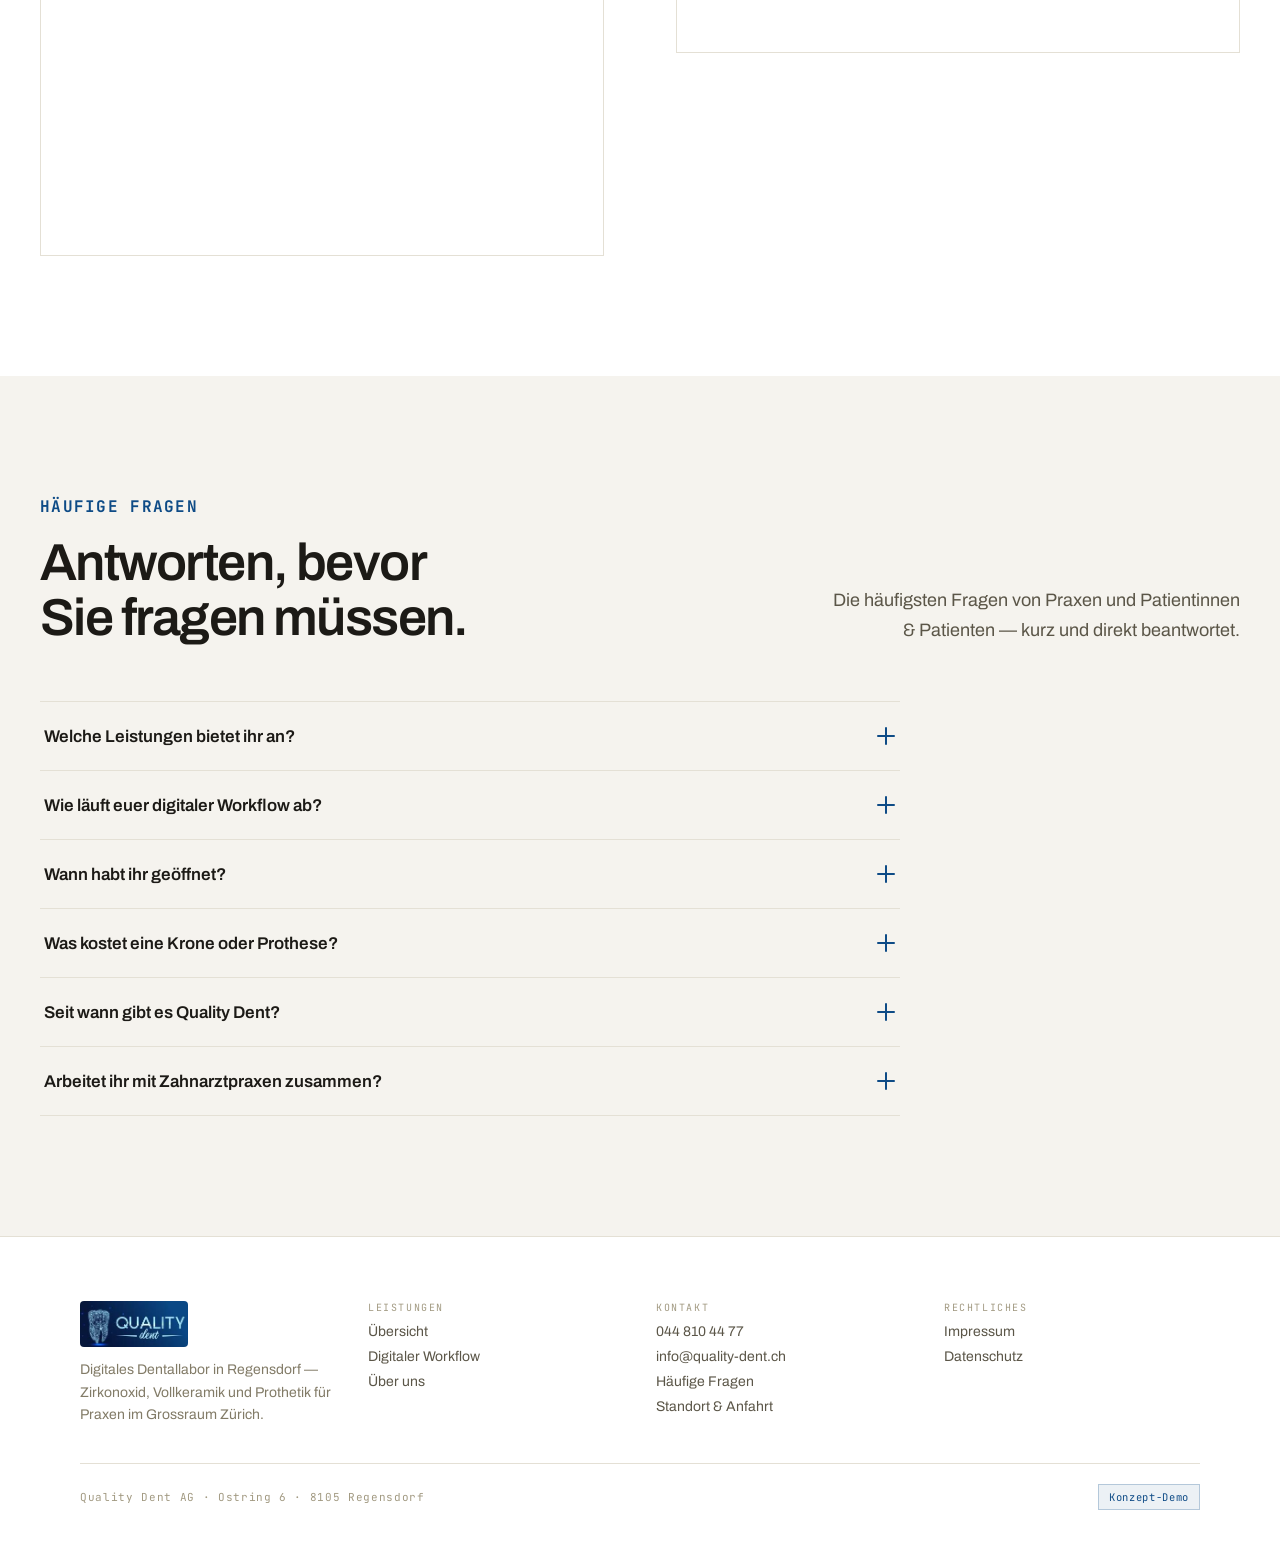
==== commit 12a32dfd: "FAQ ans Seitenende (vor Footer) verschieben, keinen eigenen Nav-Punkt, Footer-Link ergaenzen" ====
--- a/index.html
+++ b/index.html
@@ -23,7 +23,7 @@
 <link rel="preload" as="font" href="assets/fonts/jetbrainsmono-variable.woff2" type="font/woff2" crossorigin>
 <link rel="preload" as="image" href="assets/img/hero-stock-2.jpg" fetchpriority="high">
 
-<link rel="stylesheet" href="assets/css/style.css?v=10">
+<link rel="stylesheet" href="assets/css/style.css?v=11">
 
 <script type="application/ld+json">
 {
@@ -340,6 +340,70 @@
       </form>
     </div>
   </section>
+
+  <!-- ============ FAQ ============
+       Am Seitenende vor der Fusszeile, bewusst OHNE eigenen Nav-Punkt (sonst
+       zu viele Menüpunkte) — erreichbar über den "Häufige Fragen"-Eintrag im
+       Floating-Contact-Widget und als Sprungziel #faq. Antworten aus den
+       echten Inhalten dieser Seite — dieselben Fakten, die auch der
+       Chat-Assistent (assets/js/chat.js) verwendet, damit sichtbare FAQ und
+       Chat-Antworten nie auseinanderlaufen. -->
+  <section class="section section--grey" id="faq">
+    <div class="container">
+      <div class="section-head">
+        <div class="section-head__title">
+          <span class="eyebrow eyebrow--blue">Häufige Fragen</span>
+          <h2 class="h2">Antworten, bevor Sie fragen müssen.</h2>
+        </div>
+        <p class="lead-text lead-text--right">Die häufigsten Fragen von Praxen und Patientinnen &amp; Patienten — kurz und direkt beantwortet.</p>
+      </div>
+
+      <div class="faq-list">
+        <div class="faq-item" data-reveal>
+          <button type="button" class="faq-q" aria-expanded="false">
+            <span>Welche Leistungen bietet ihr an?</span>
+            <span class="faq-q__icon" aria-hidden="true"></span>
+          </button>
+          <div class="faq-a"><p>Zirkonoxid-Kronen &amp; Brücken, vollkeramische Restaurationen (Inlays, Onlays, Veneers), Metallkeramik, Implantatprothetik, Teil-, Hybrid- und Totalprothesen, Modellguss-Prothesen, Schienen aller Art sowie Valplast.</p></div>
+        </div>
+        <div class="faq-item" data-reveal>
+          <button type="button" class="faq-q" aria-expanded="false">
+            <span>Wie läuft euer digitaler Workflow ab?</span>
+            <span class="faq-q__icon" aria-hidden="true"></span>
+          </button>
+          <div class="faq-a"><p>Abformung (digital oder analog) → digitale Planung in Exocad/3Shape → Fräsen &amp; Drucken mit Sirona inLab → Handfinish → Qualitätskontrolle → Lieferung an Ihre Praxis.</p></div>
+        </div>
+        <div class="faq-item" data-reveal>
+          <button type="button" class="faq-q" aria-expanded="false">
+            <span>Wann habt ihr geöffnet?</span>
+            <span class="faq-q__icon" aria-hidden="true"></span>
+          </button>
+          <div class="faq-a"><p>Montag – Mittwoch 7:00–12:00 und 13:00–18:00 Uhr, Donnerstag 7:30–12:00 und 13:00–17:30 Uhr, Freitag 8:00–12:00 und 13:00–17:00 Uhr. Samstag und Sonntag geschlossen.</p></div>
+        </div>
+        <div class="faq-item" data-reveal>
+          <button type="button" class="faq-q" aria-expanded="false">
+            <span>Was kostet eine Krone oder Prothese?</span>
+            <span class="faq-q__icon" aria-hidden="true"></span>
+          </button>
+          <div class="faq-a"><p>Das hängt stark vom individuellen Fall ab (Material, Umfang, Aufwand) und lässt sich pauschal nicht seriös nennen. Am schnellsten geht es über eine kurze Beratungsanfrage im Terminassistenten oben.</p></div>
+        </div>
+        <div class="faq-item" data-reveal>
+          <button type="button" class="faq-q" aria-expanded="false">
+            <span>Seit wann gibt es Quality Dent?</span>
+            <span class="faq-q__icon" aria-hidden="true"></span>
+          </button>
+          <div class="faq-a"><p>2016 als kleines Labor in Opfikon gestartet, im März 2020 als Quality Dent AG in Wallisellen gegründet, seit Januar 2025 mit neuem, voll digitalisiertem Labor in Regensdorf.</p></div>
+        </div>
+        <div class="faq-item" data-reveal>
+          <button type="button" class="faq-q" aria-expanded="false">
+            <span>Arbeitet ihr mit Zahnarztpraxen zusammen?</span>
+            <span class="faq-q__icon" aria-hidden="true"></span>
+          </button>
+          <div class="faq-a"><p>Ja — wir sind ein Dentallabor und arbeiten primär mit Zahnarztpraxen im Grossraum Zürich zusammen, von der Fallabholung bis zur termingerechten Lieferung.</p></div>
+        </div>
+      </div>
+    </div>
+  </section>
 </main>
 
 <footer class="site-footer">
@@ -359,6 +423,7 @@
         <span class="footer-col__title">Kontakt</span>
         <a href="tel:0448104477">044 810 44 77</a>
         <a href="mailto:info@quality-dent.ch">info@quality-dent.ch</a>
+        <a href="#faq">Häufige Fragen</a>
         <a href="#kontakt">Standort &amp; Anfahrt</a>
       </div>
       <div class="footer-col">
@@ -374,7 +439,7 @@
   </div>
 </footer>
 
-<script src="assets/js/script.js?v=10" defer></script>
+<script src="assets/js/script.js?v=11" defer></script>
 <script src="assets/js/booking.js?v=10" defer></script>
 
 <!-- ============ FLOATING CONTACT WIDGET ============ -->
@@ -391,6 +456,11 @@
       <div class="fchat-opt-label"><b>KI-Berater fragen</b><span>Sofort-Antworten rund um Ihren Fall</span></div>
       <svg class="fchat-opt-chev" width="16" height="16" viewBox="0 0 24 24" fill="none" stroke="currentColor" stroke-width="2.5"><path d="M9 18l6-6-6-6"/></svg>
     </button>
+    <a class="fchat-opt-row" href="#faq">
+      <span class="fchat-opt-icon"><svg width="20" height="20" viewBox="0 0 24 24" fill="none" stroke="var(--fchat-dark)" stroke-width="2"><circle cx="12" cy="12" r="10"/><path d="M9.1 9a3 3 0 0 1 5.8 1c0 2-3 2-3 4"/><line x1="12" y1="17" x2="12.01" y2="17"/></svg></span>
+      <div class="fchat-opt-label"><b>Häufige Fragen</b><span>Antworten ohne Wartezeit</span></div>
+      <svg class="fchat-opt-chev" width="16" height="16" viewBox="0 0 24 24" fill="none" stroke="currentColor" stroke-width="2.5"><path d="M9 18l6-6-6-6"/></svg>
+    </a>
     <a class="fchat-opt-row" href="tel:0448104477">
       <span class="fchat-opt-icon"><svg width="20" height="20" viewBox="0 0 24 24" fill="none" stroke="var(--fchat-dark)" stroke-width="2"><path d="M22 16.9v3a2 2 0 0 1-2.2 2 19.8 19.8 0 0 1-8.6-3.1 19.5 19.5 0 0 1-6-6A19.8 19.8 0 0 1 2.1 4.2 2 2 0 0 1 4.1 2h3a2 2 0 0 1 2 1.7c.1 1 .4 1.9.7 2.8a2 2 0 0 1-.5 2.1L8.1 9.8a16 16 0 0 0 6 6l1.2-1.2a2 2 0 0 1 2.1-.5c.9.3 1.8.6 2.8.7a2 2 0 0 1 1.8 2.1z"/></svg></span>
       <div class="fchat-opt-label"><b>044 810 44 77</b><span>Jetzt anrufen</span></div>
--- a/assets/css/style.css
+++ b/assets/css/style.css
@@ -600,3 +600,25 @@
 @media (max-width: 480px) {
   .qd-chat-panel { right: 12px; left: 12px; bottom: 88px; width: auto; height: min(70vh, 560px); }
 }
+
+/* ==========================================================================
+   FAQ
+   ========================================================================== */
+.faq-list { display: flex; flex-direction: column; border-top: 1px solid var(--border); max-width: 860px; }
+.faq-item { border-bottom: 1px solid var(--border); }
+.faq-q {
+  width: 100%; display: flex; align-items: center; justify-content: space-between; gap: 20px;
+  padding: 22px 4px; background: none; border: none; text-align: left; cursor: pointer;
+  font-family: inherit; font-size: 16px; font-weight: 600; color: var(--text);
+}
+@media (min-width: 760px) { .faq-q { font-size: 17px; padding: 24px 4px; } }
+.faq-q__icon { position: relative; width: 20px; height: 20px; flex-shrink: 0; }
+.faq-q__icon::before, .faq-q__icon::after { content: ""; position: absolute; background: var(--blue); border-radius: 1px; transition: transform .25s ease, opacity .25s ease; }
+.faq-q__icon::before { top: 9px; left: 1px; width: 18px; height: 2px; }
+.faq-q__icon::after { top: 1px; left: 9px; width: 2px; height: 18px; }
+.faq-q[aria-expanded="true"] .faq-q__icon::after { transform: rotate(90deg); opacity: 0; }
+.faq-a { max-height: 0; overflow: hidden; transition: max-height .3s ease; }
+.faq-q[aria-expanded="true"] + .faq-a { max-height: 400px; }
+.faq-a p { font-size: 14.5px; line-height: 1.65; color: var(--text-secondary); padding: 0 4px 22px; max-width: 68ch; text-wrap: pretty; }
+.faq-a a { color: var(--blue); }
+@media (prefers-reduced-motion: reduce) { .faq-a { transition: none; } }
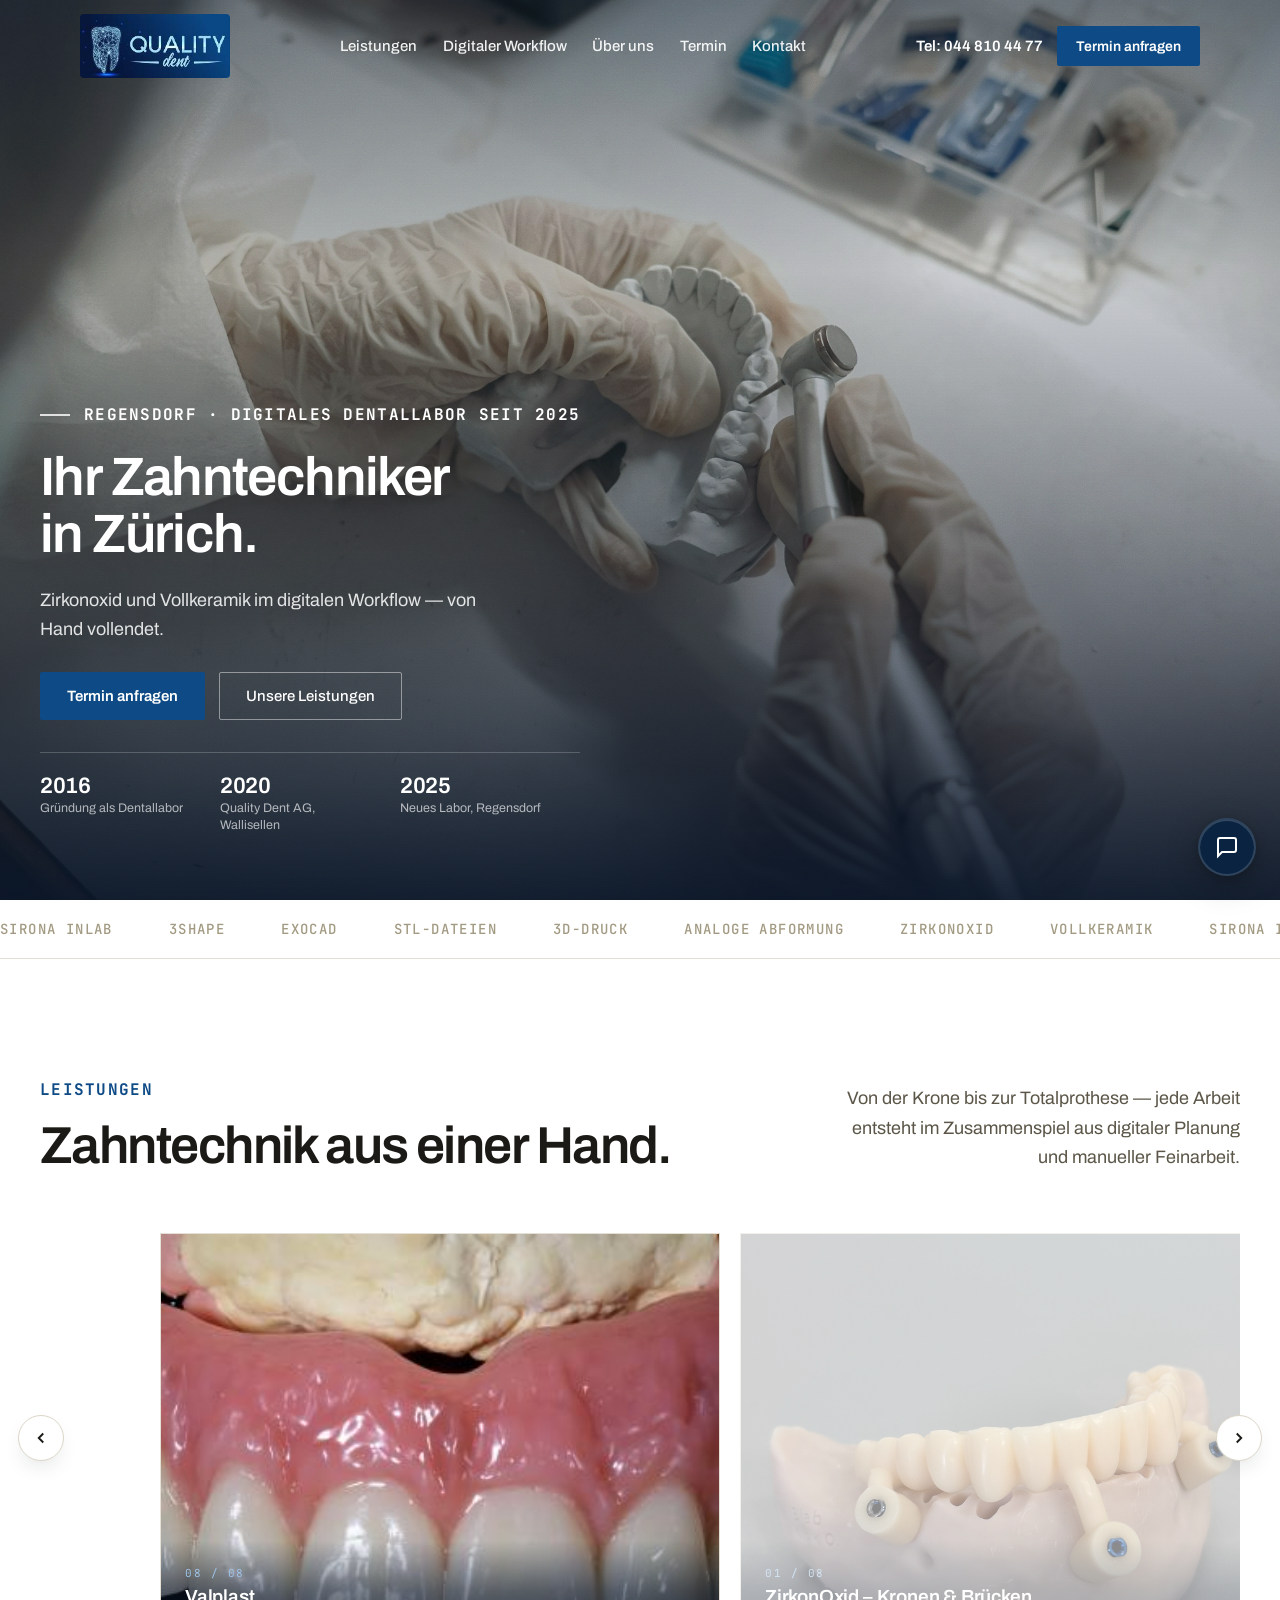
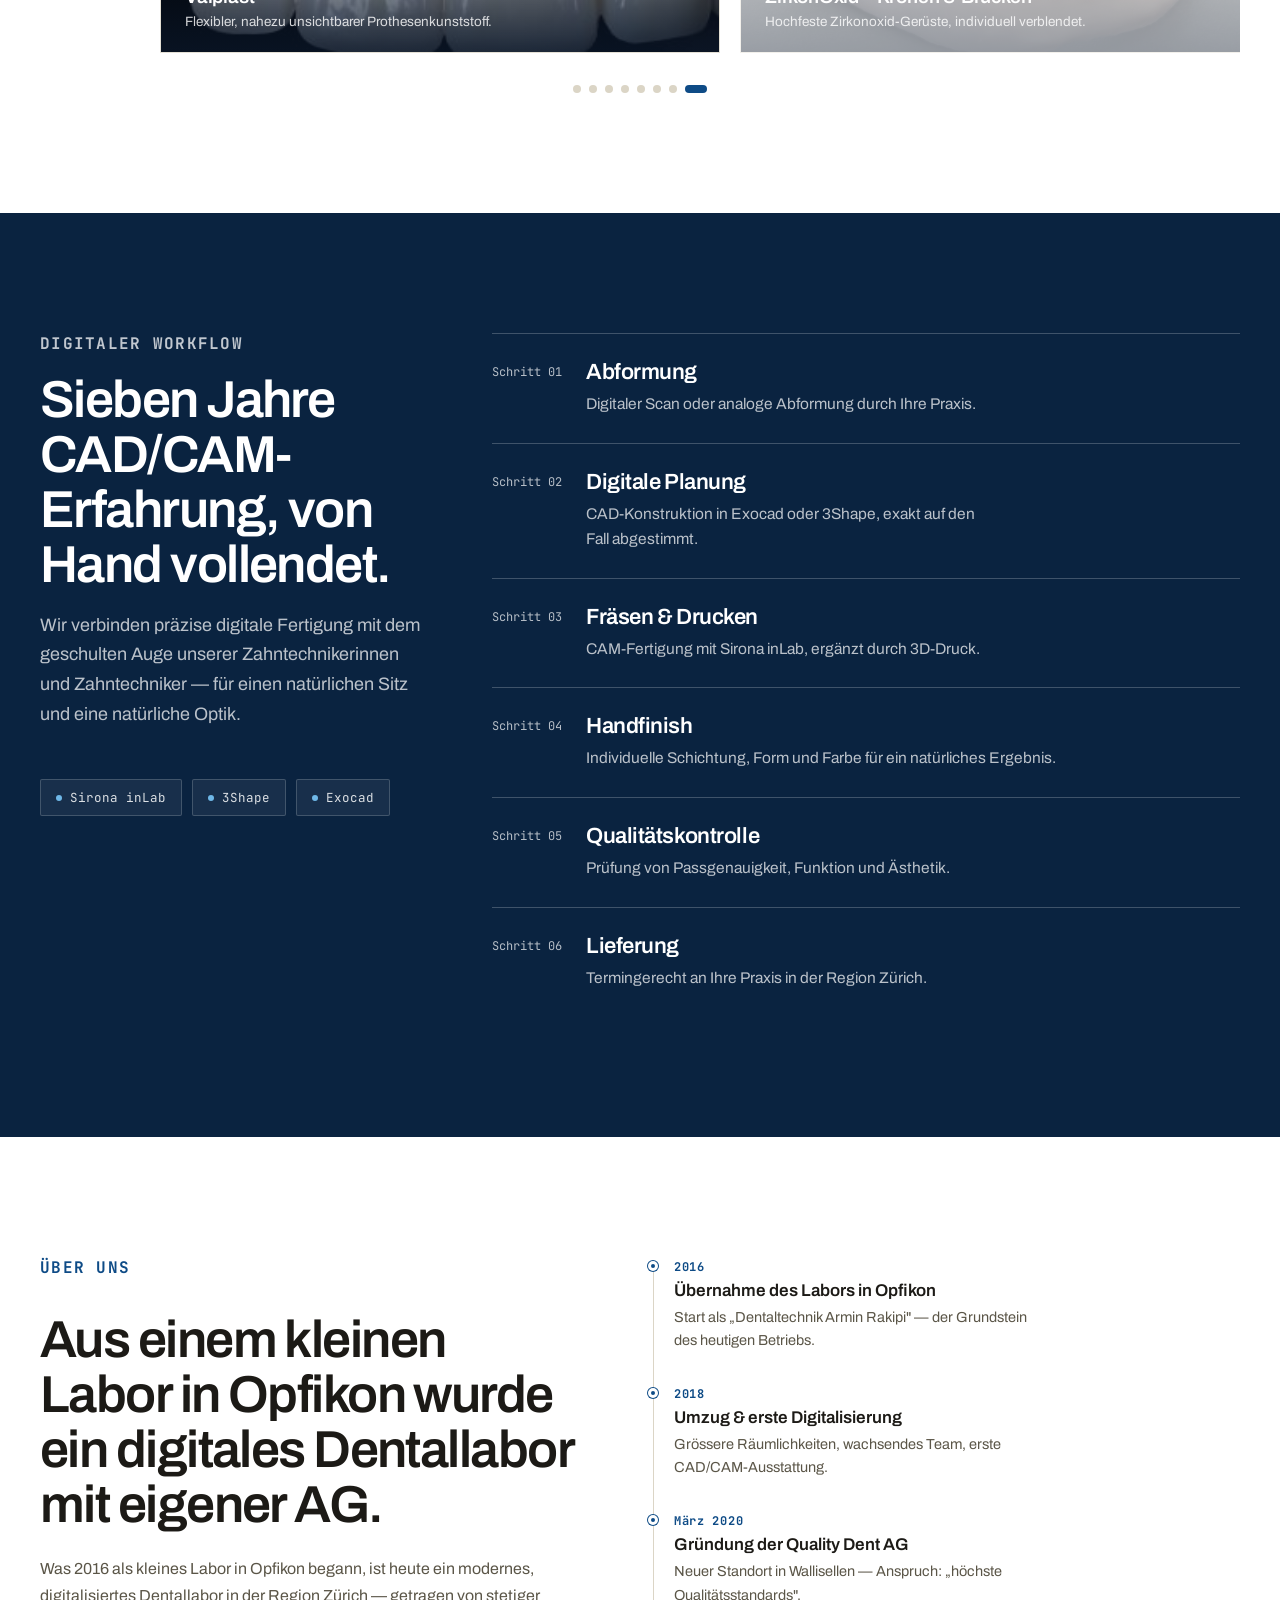
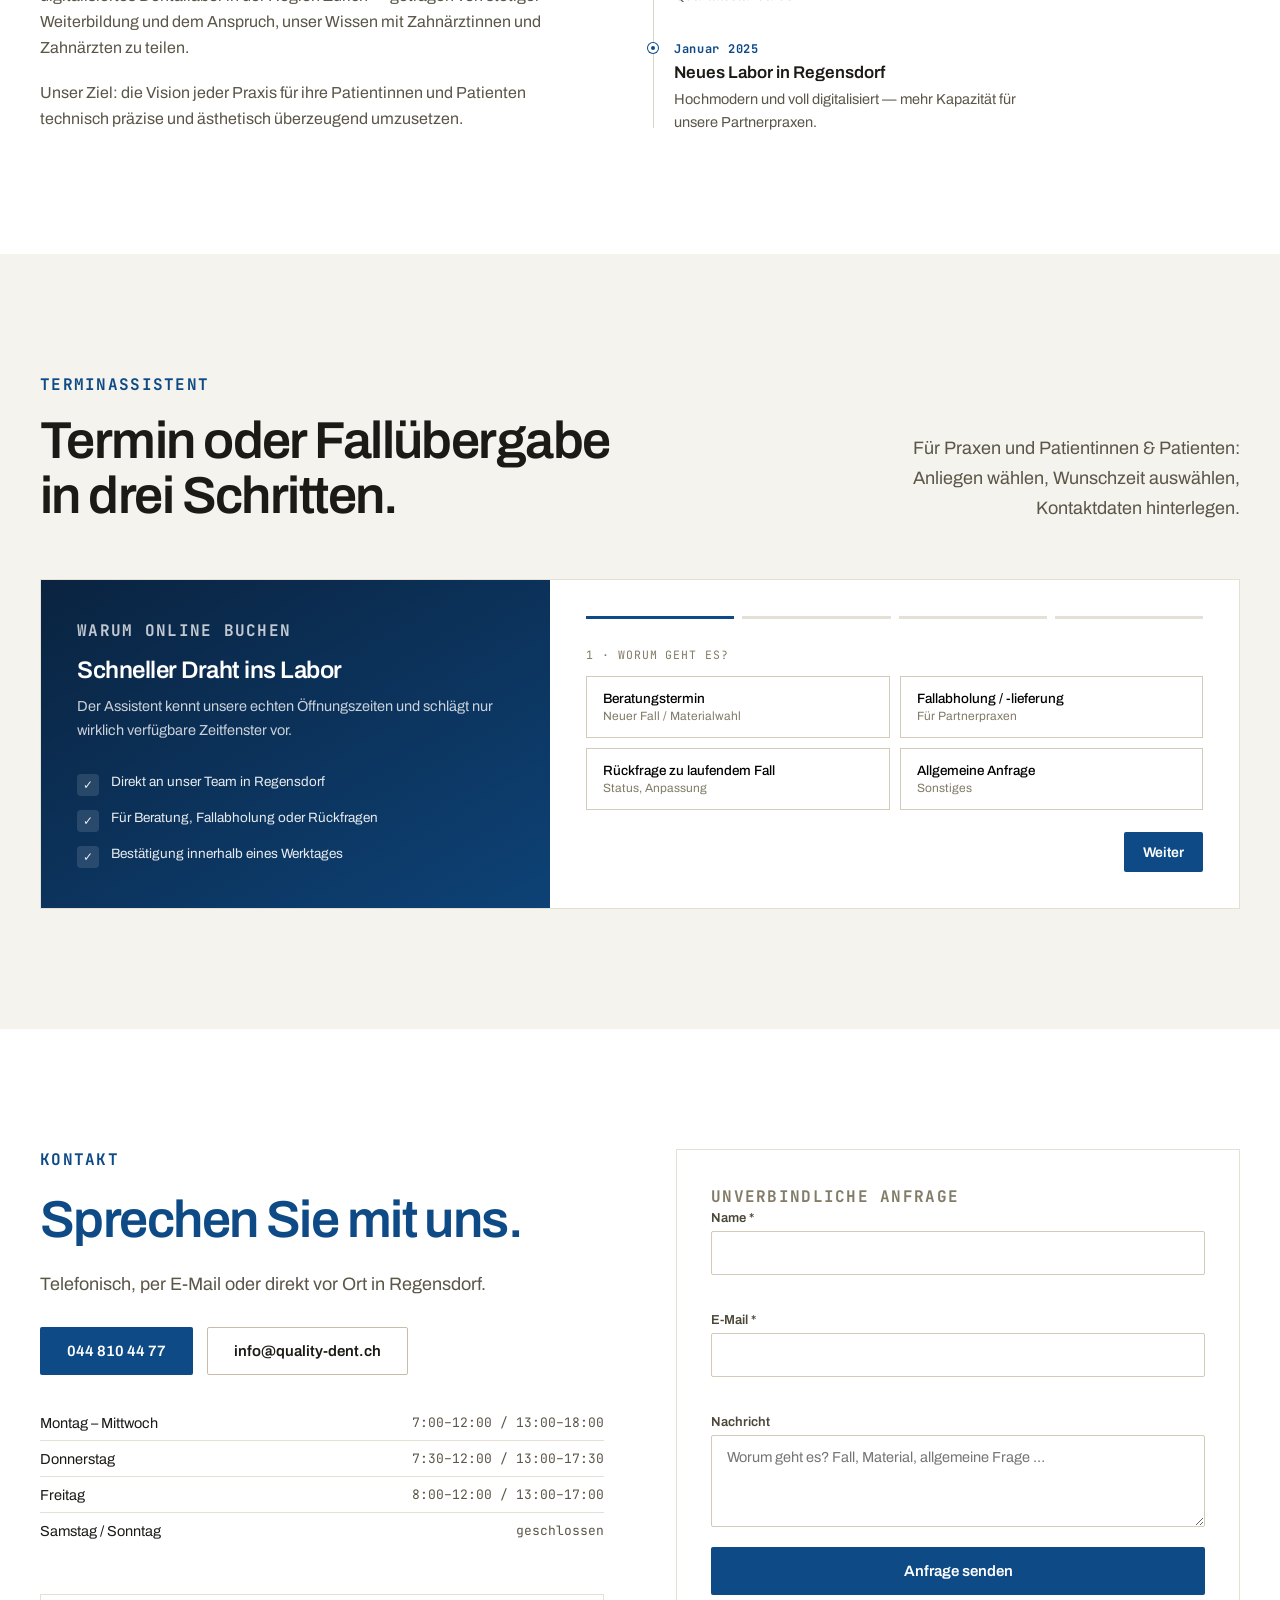
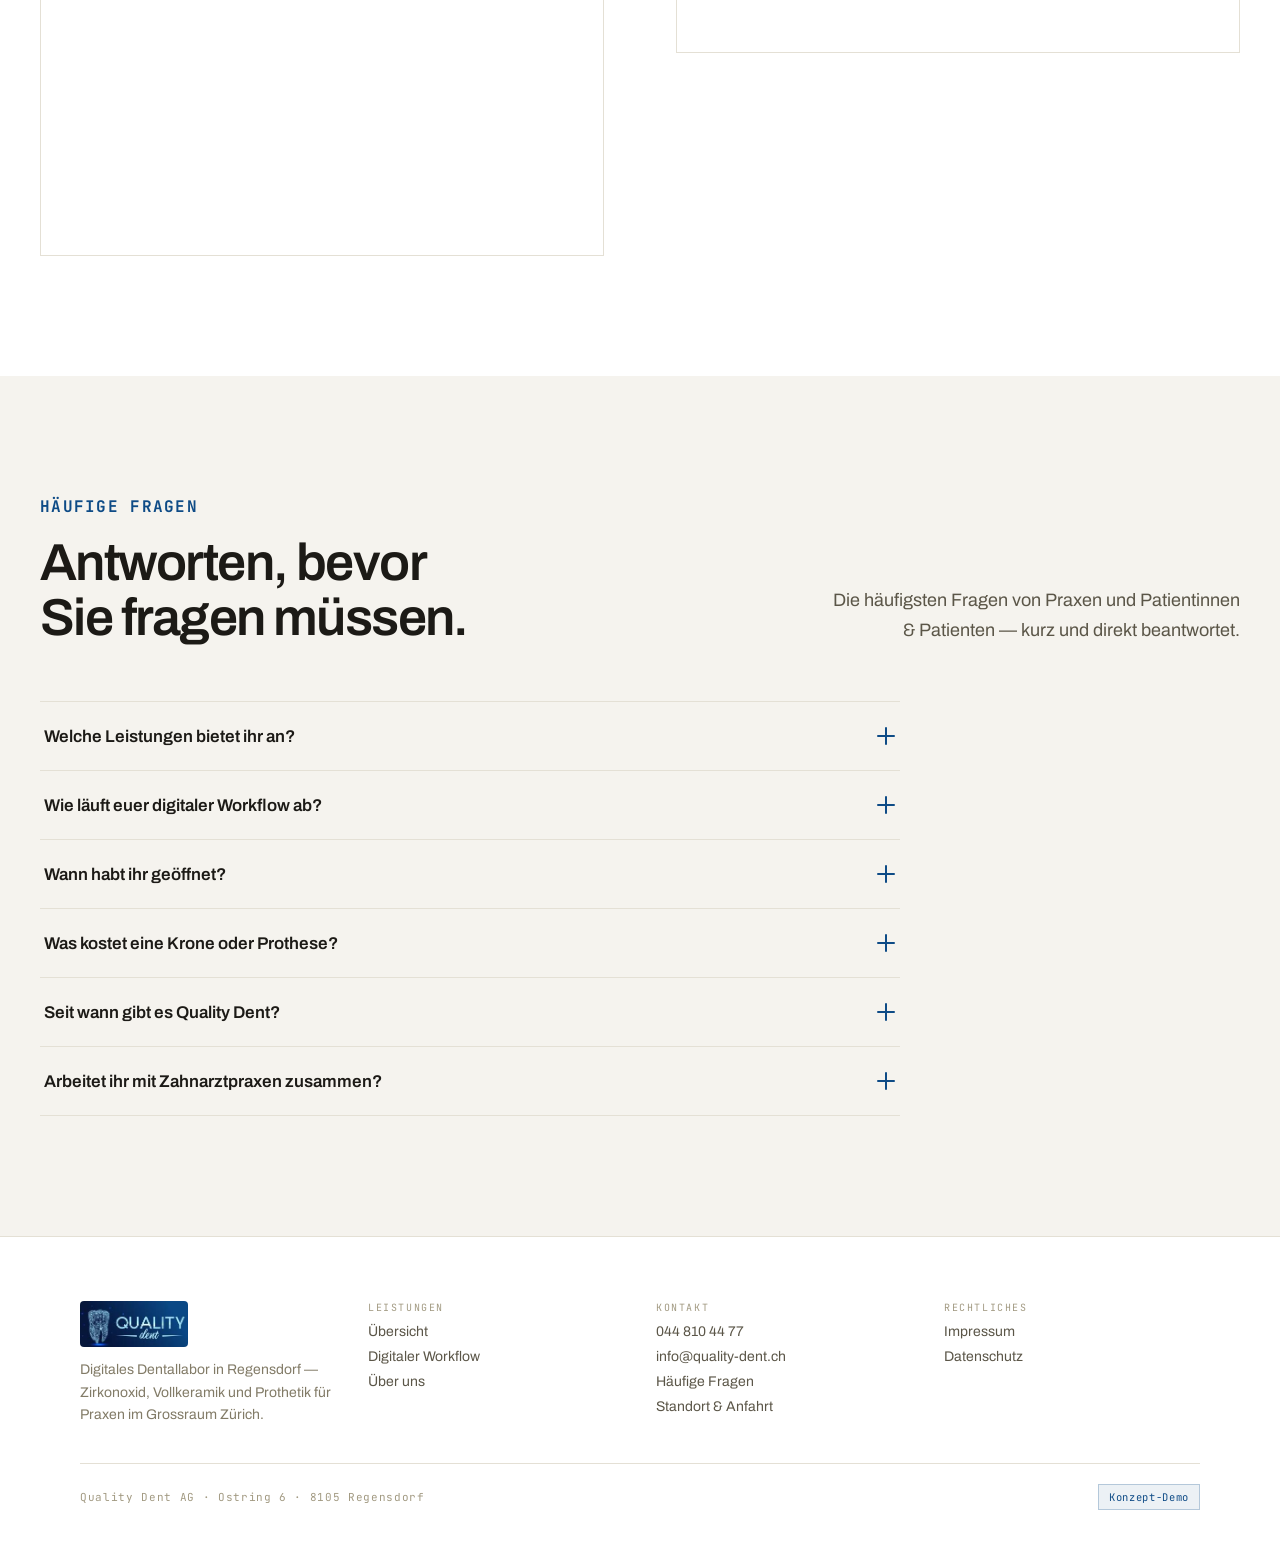
==== commit 18cc4716: "Fix header white-bar/flicker bugs, harden chat matching against umlauts Same root causes found and f" ====
--- a/index.html
+++ b/index.html
@@ -52,7 +52,7 @@
 <body>
 <a class="skip-link" href="#main">Zum Inhalt springen</a>
 
-<header class="site-header" id="site-header">
+<header class="site-header is-on-hero" id="site-header">
   <div class="site-header__inner">
     <div class="brand">
       <img class="brand__logo brand__logo--dark" src="assets/img/logo.jpg" alt="Quality Dent AG" width="235" height="100">
@@ -74,6 +74,24 @@
     </div>
   </div>
 </header>
+<!-- Synchrones Inline-Skript, absichtlich NICHT defer/extern: läuft, während
+     der Parser genau hier ankommt — also bevor der Hero-Abschnitt unten
+     überhaupt geparst/gemalt wird. Setzt --header-h auf die ECHTE, gerade
+     gemessene Header-Höhe, statt sich auf den geschätzten CSS-Fallback-Wert
+     (--header-h: 72px in :root) zu verlassen, der je nach Projekt/Logo-Grösse
+     nicht zur tatsächlichen (bereits transparenten, grossen) Header-Höhe
+     passt. Ohne das bliebe ein kurzes Zeitfenster, in dem das Hero-Bild noch
+     mit dem falschen Fallback-Wert positioniert ist, bis das deferred
+     script.js läuft — sichtbar als kurz aufblitzender weisser Balken über
+     dem Header beim (Neu-)Laden. Das deferred script.js misst danach zwar
+     ohnehin nochmal (u.a. für Resize/Scroll), aber bis dahin ist es zu spät
+     für den allerersten Frame. -->
+<script>
+(function () {
+  var h = document.getElementById('site-header');
+  if (h) document.documentElement.style.setProperty('--header-h', h.offsetHeight + 'px');
+})();
+</script>
 
 <main id="main">
 
--- a/assets/css/style.css
+++ b/assets/css/style.css
@@ -49,7 +49,7 @@
 }
 
 *, *::before, *::after { box-sizing: border-box; }
-html { scroll-behavior: smooth; }
+html { scroll-behavior: smooth; overflow-anchor: none; }
 @media (prefers-reduced-motion: reduce) { html { scroll-behavior: auto; } }
 
 body {
@@ -165,7 +165,7 @@
 
 .brand { position: relative; display: flex; align-items: center; gap: 10px; flex-shrink: 0; color: inherit; }
 .brand:hover { color: inherit; }
-.brand__logo { display: block; height: 42px; width: auto; border-radius: 4px; transition: height .3s ease, opacity .4s ease; }
+.brand__logo { display: block; height: 42px; width: auto; border-radius: 4px; transition: opacity .4s ease; }
 .brand__logo--footer { height: 50px; width: auto; border-radius: 4px; }
 @media (min-width: 620px) { .brand__logo { height: 46px; } }
 /* Bigger while the header floats transparently over the hero photo, back
@@ -178,9 +178,9 @@
    project's brand__logo--dark/--white pattern. */
 .brand__logo--white {
   position: absolute; top: 0; left: 0; opacity: 0; border-radius: 0;
-  transition: height .3s ease, opacity .4s ease;
-}
-.brand__logo--dark { transition: height .3s ease, opacity .4s ease; }
+  transition: opacity .4s ease;
+}
+.brand__logo--dark { transition: opacity .4s ease; }
 .site-header.is-on-hero .brand__logo--dark { opacity: 0; }
 .site-header.is-on-hero .brand__logo--white { opacity: 1; }
 
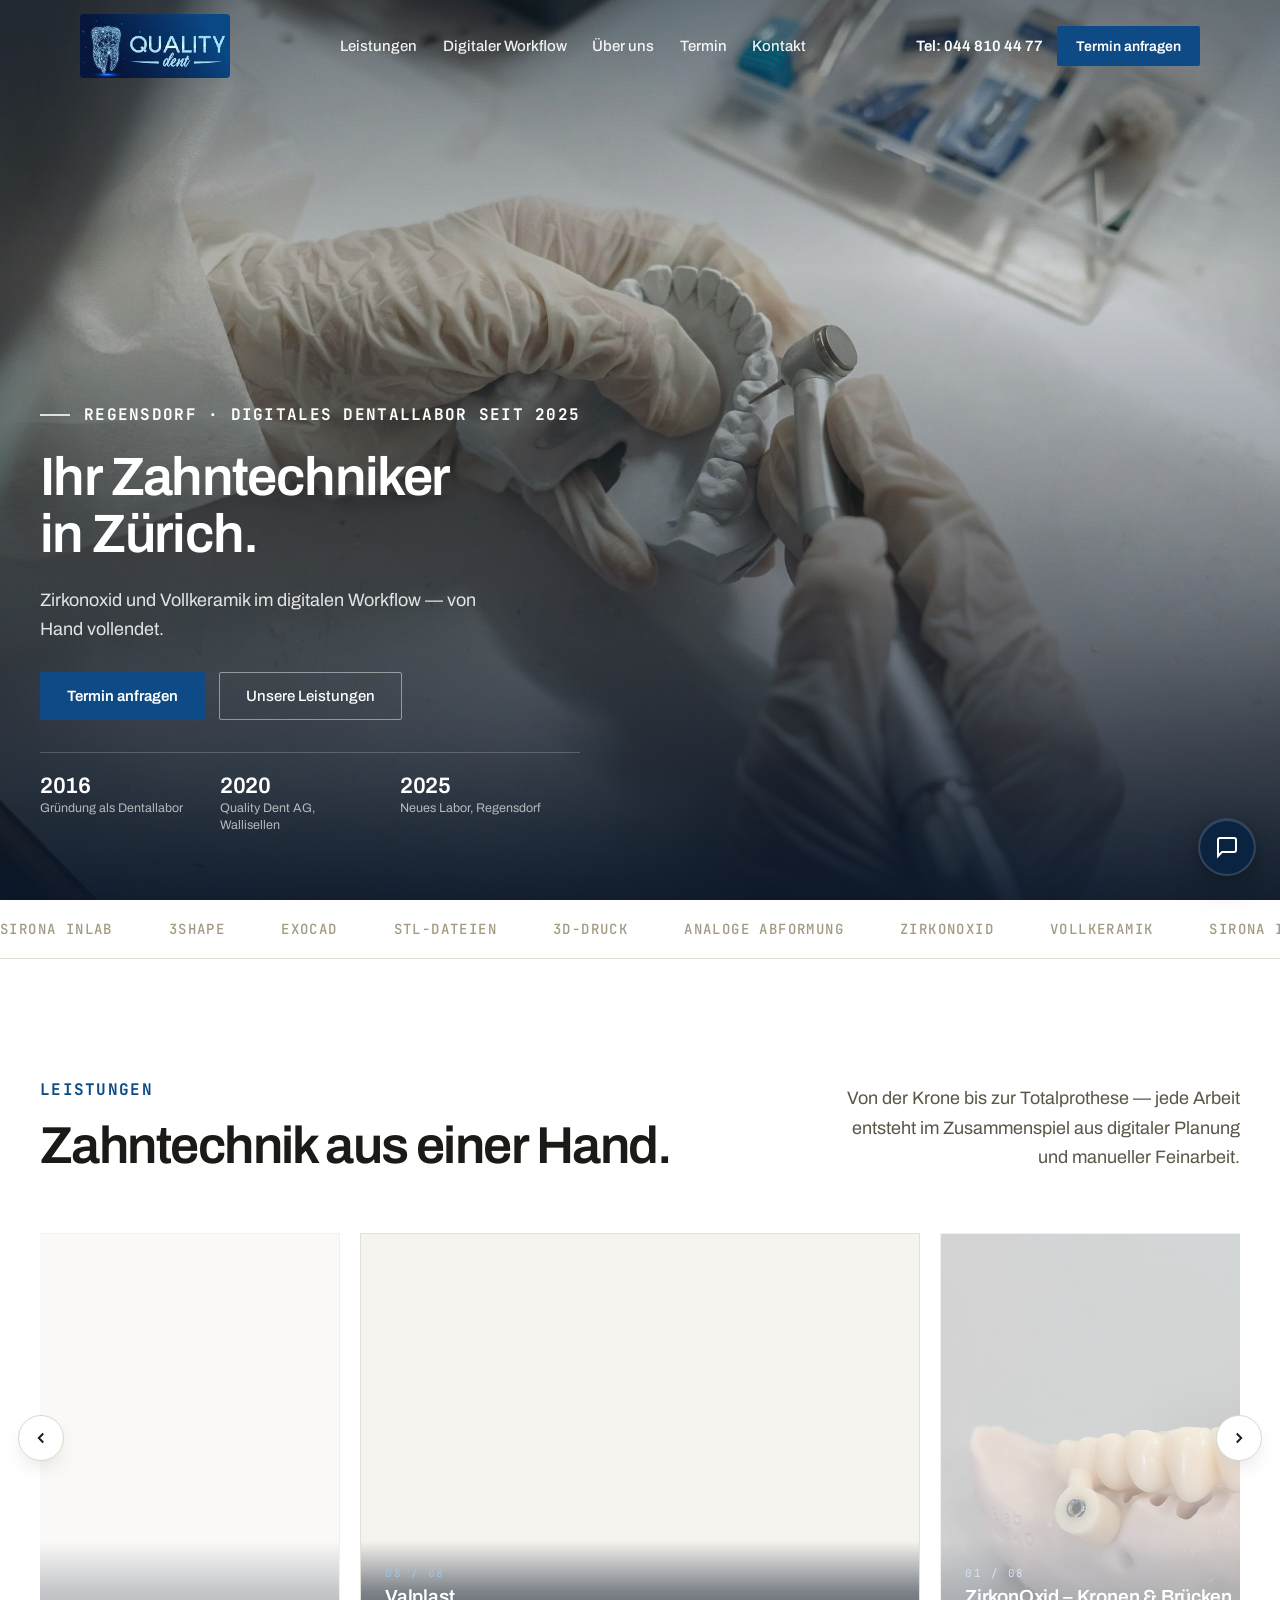
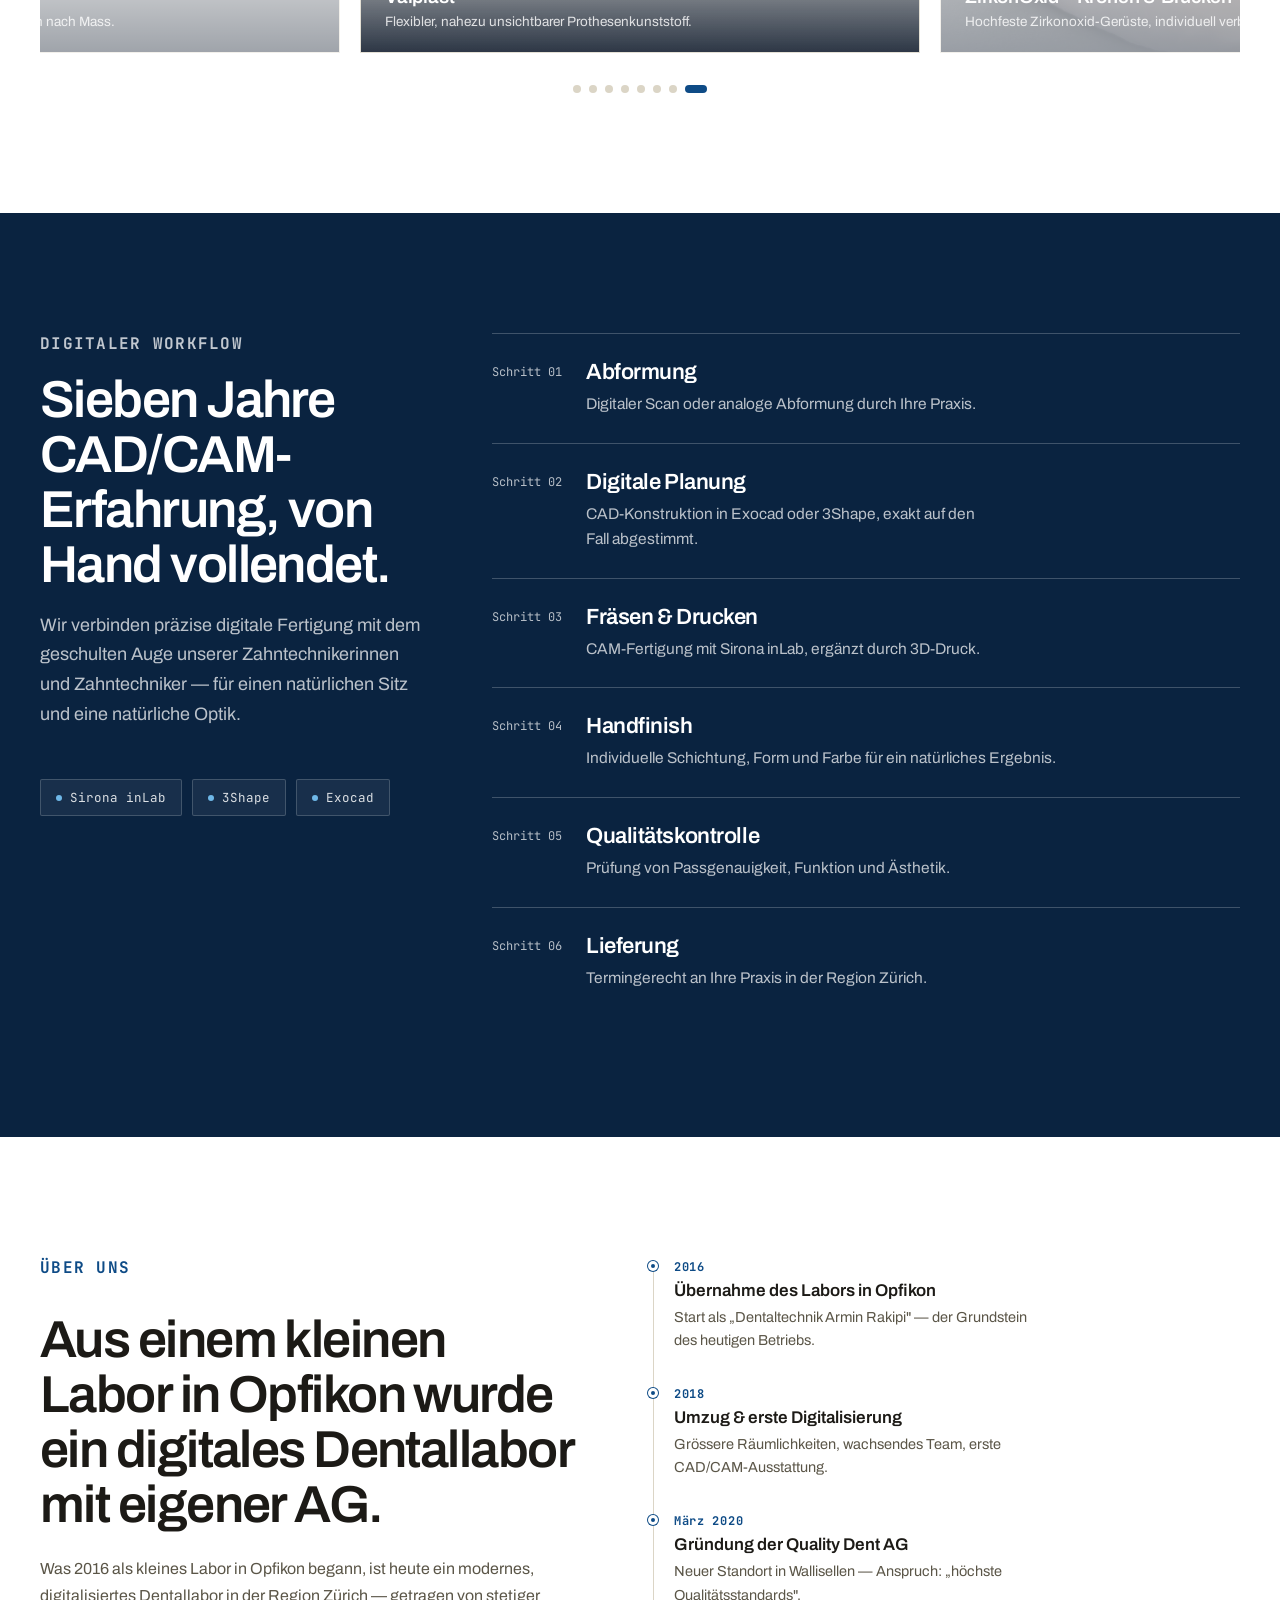
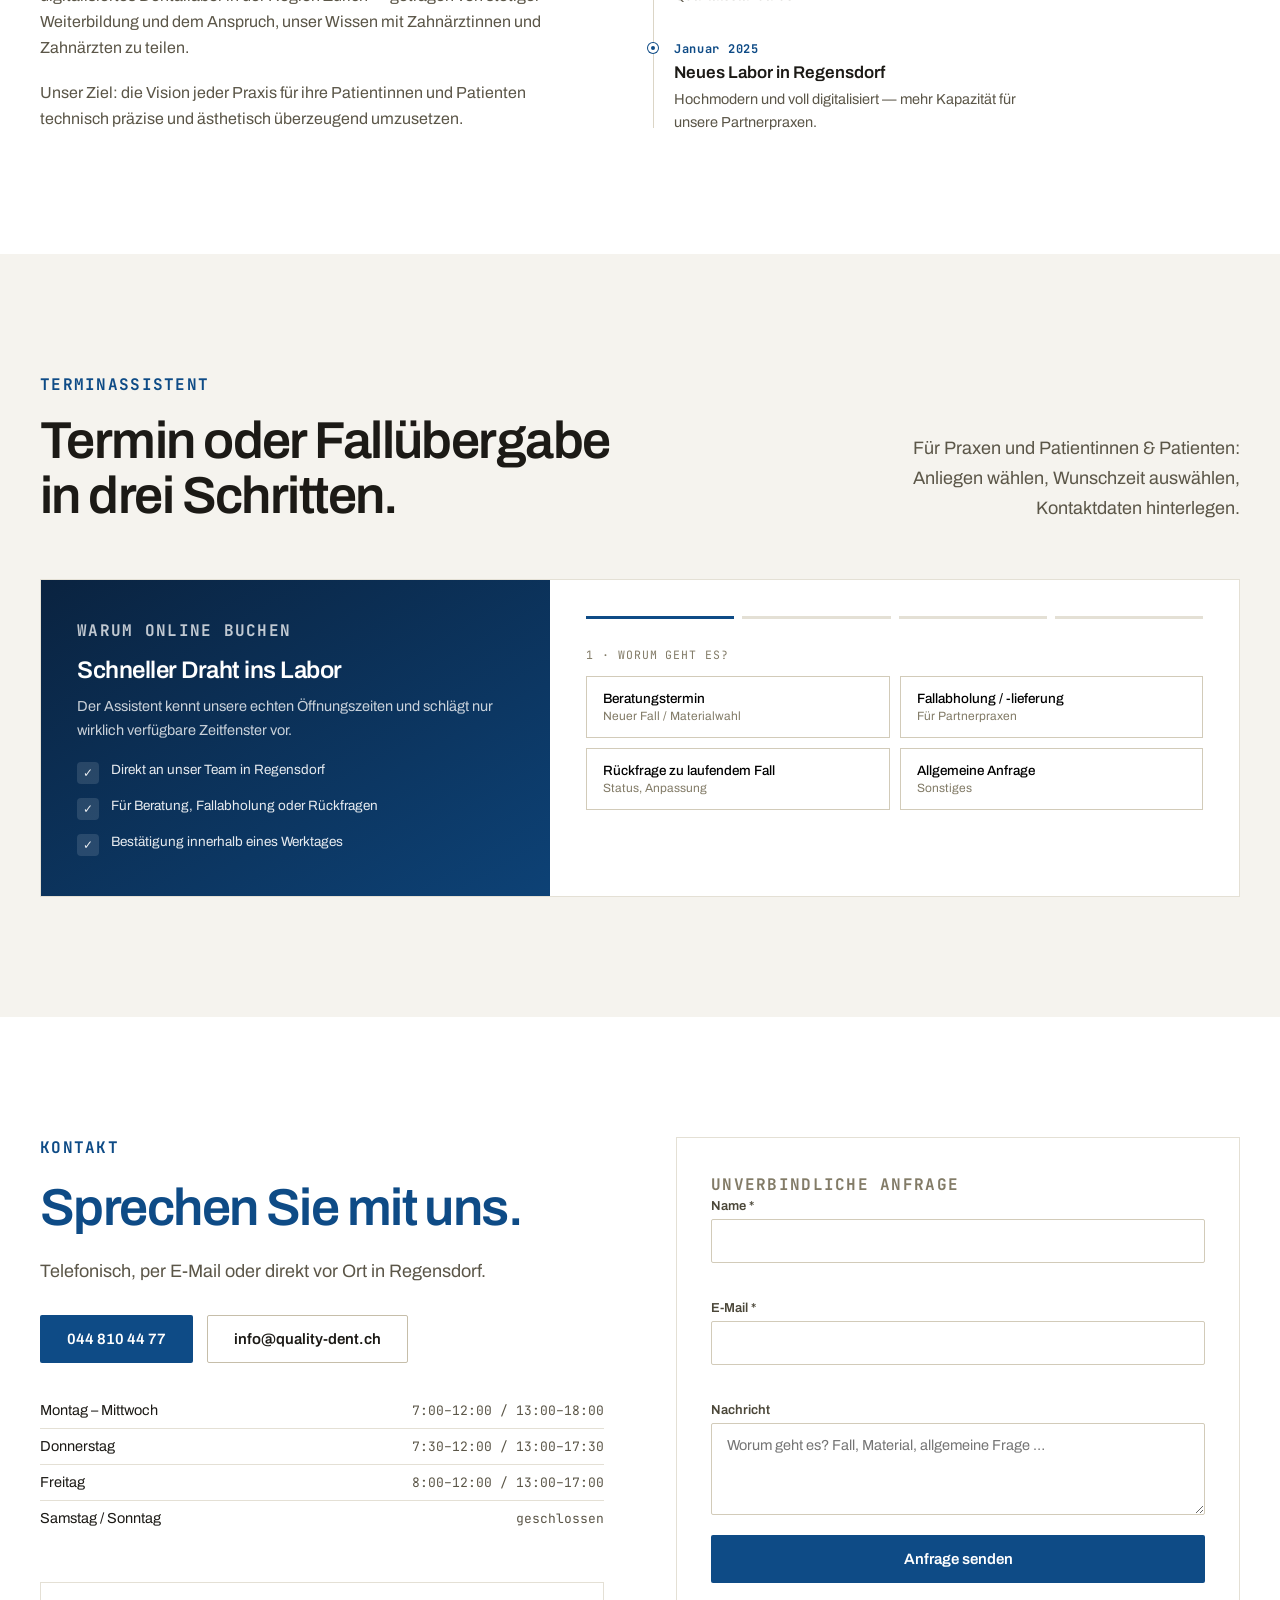
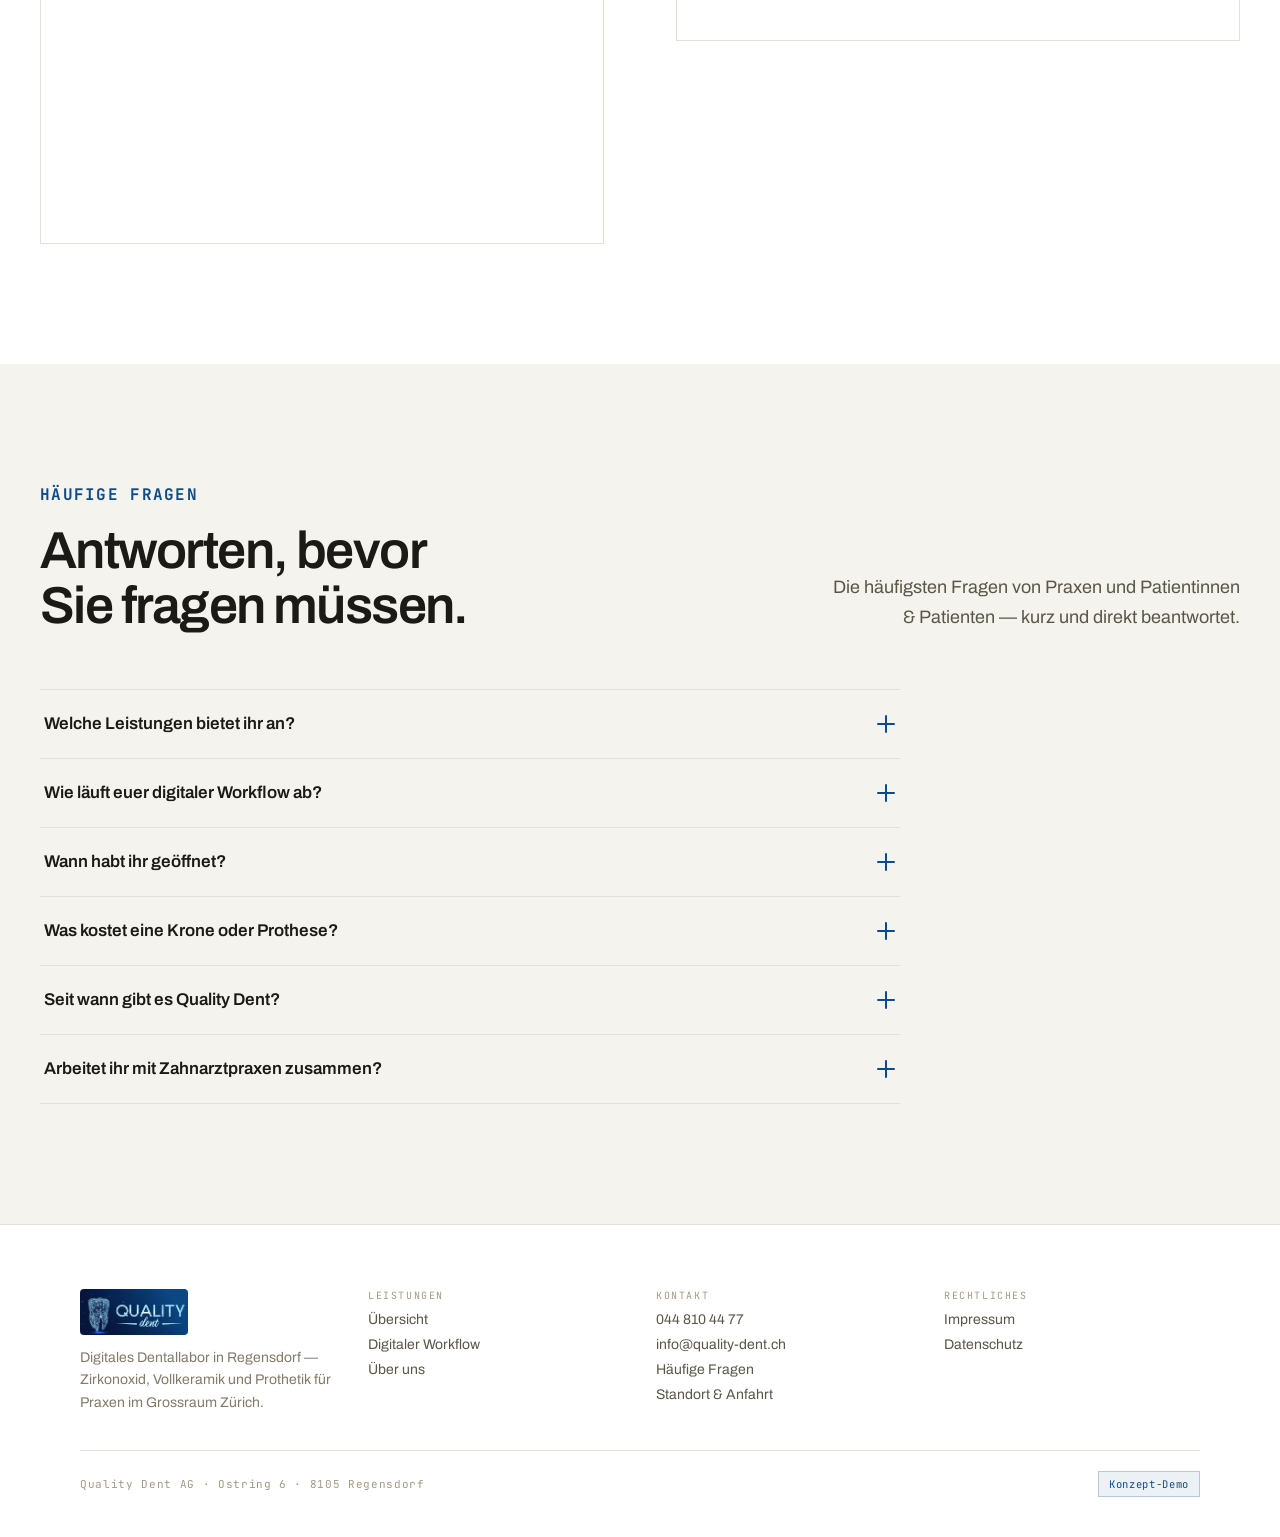
==== commit 1f35cdf8: "Auto-advance wizard step on single-tile selection Selecting a chip option now immediately advances t" ====
--- a/index.html
+++ b/index.html
@@ -263,7 +263,7 @@
               <button type="button" class="chip-opt" data-val="Rückfrage zu laufendem Fall">Rückfrage zu laufendem Fall<small>Status, Anpassung</small></button>
               <button type="button" class="chip-opt" data-val="Allgemeine Anfrage">Allgemeine Anfrage<small>Sonstiges</small></button>
             </div>
-            <div class="bk-nav"><span></span><button class="btn btn--primary btn--sm" type="button" onclick="bkNext(1)">Weiter</button></div>
+            <!-- Kein Weiter-Button: Kachel-Klick schaltet selbst weiter (siehe booking.js). -->
           </div>
 
           <div class="bk-panel" id="bkPanel2">
@@ -271,7 +271,8 @@
             <div class="form-field"><input type="date" id="bkDate"></div>
             <div class="bk-note" id="bkHoursNote">Wählen Sie ein Datum, um freie Zeitfenster zu sehen.</div>
             <div class="slot-grid" id="slotGrid"></div>
-            <div class="bk-nav"><button class="btn btn--outline btn--sm" type="button" onclick="bkBack(2)">Zurück</button><button class="btn btn--primary btn--sm" type="button" onclick="bkNext(2)">Weiter</button></div>
+            <!-- Kein Weiter-Button: Zeitfenster-Klick schaltet selbst weiter (siehe booking.js). -->
+            <div class="bk-nav"><button class="btn btn--outline btn--sm" type="button" onclick="bkBack(2)">Zurück</button></div>
           </div>
 
           <div class="bk-panel" id="bkPanel3">
